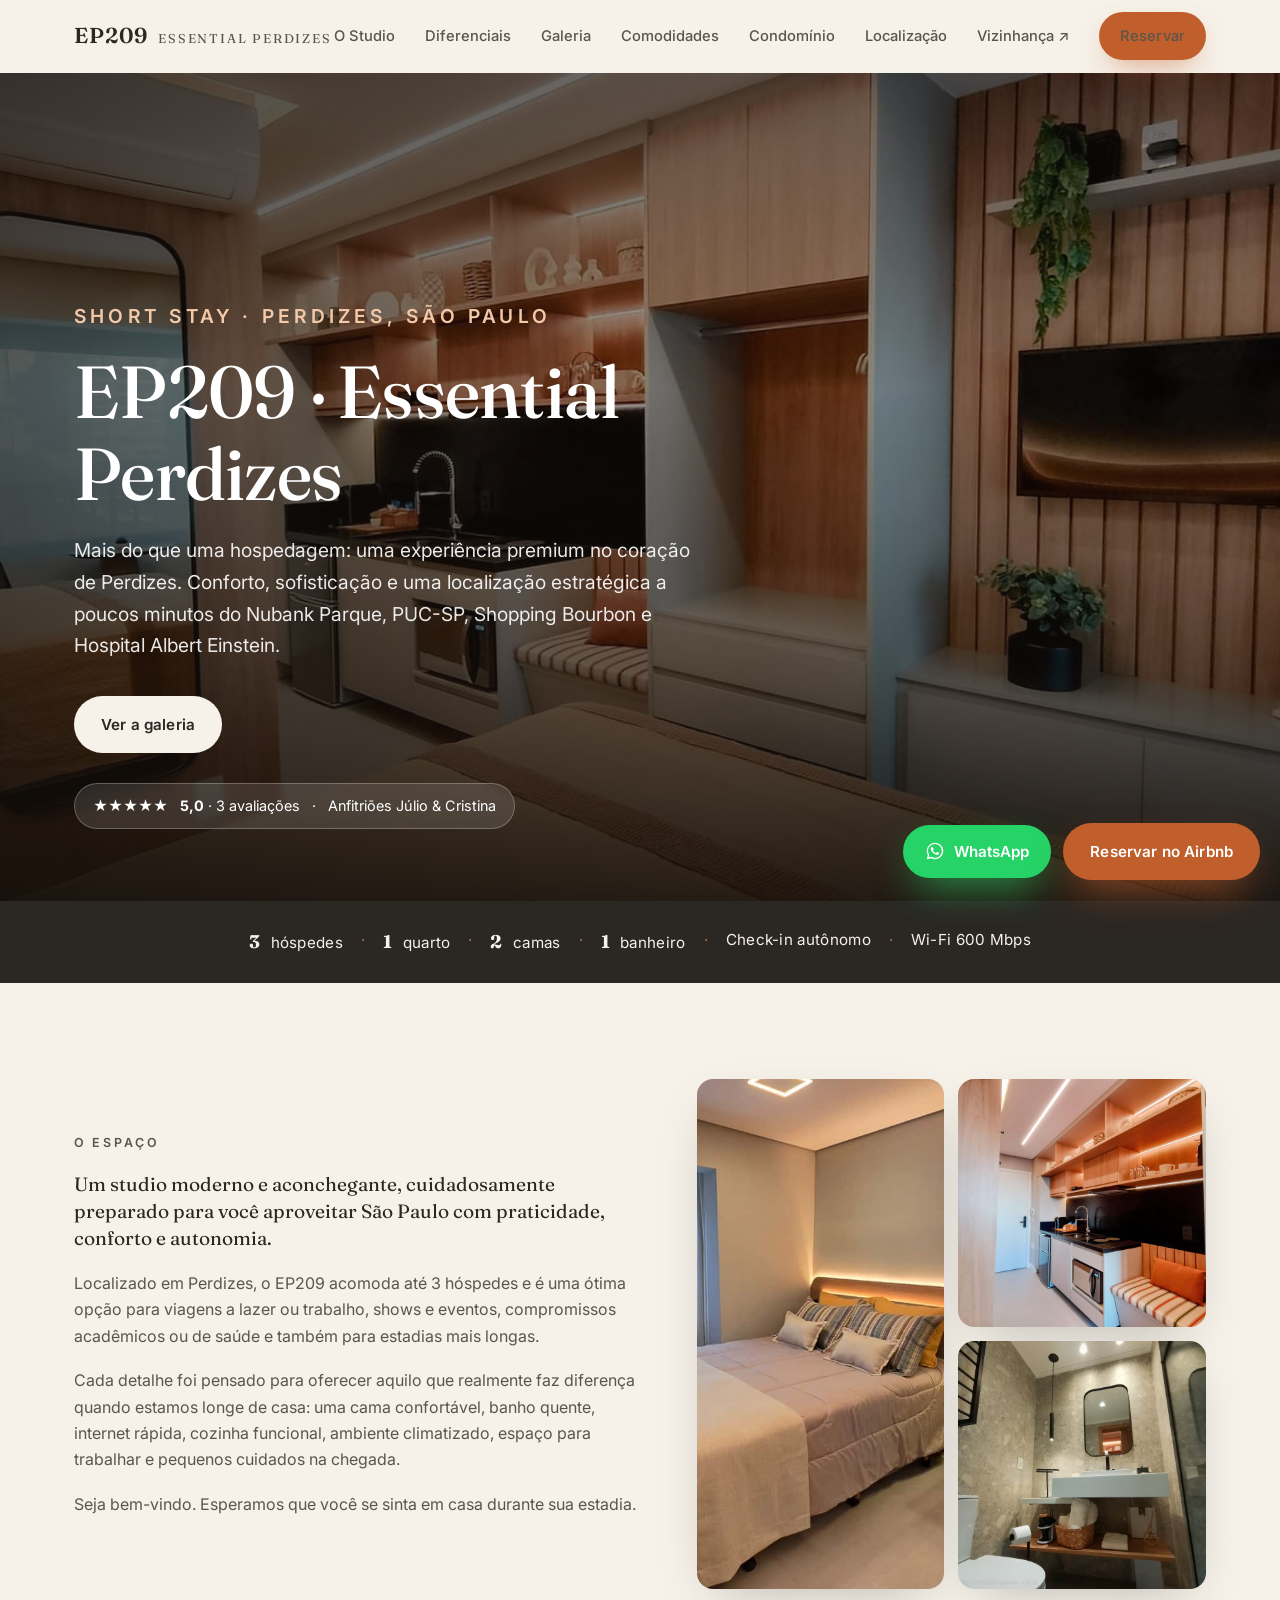
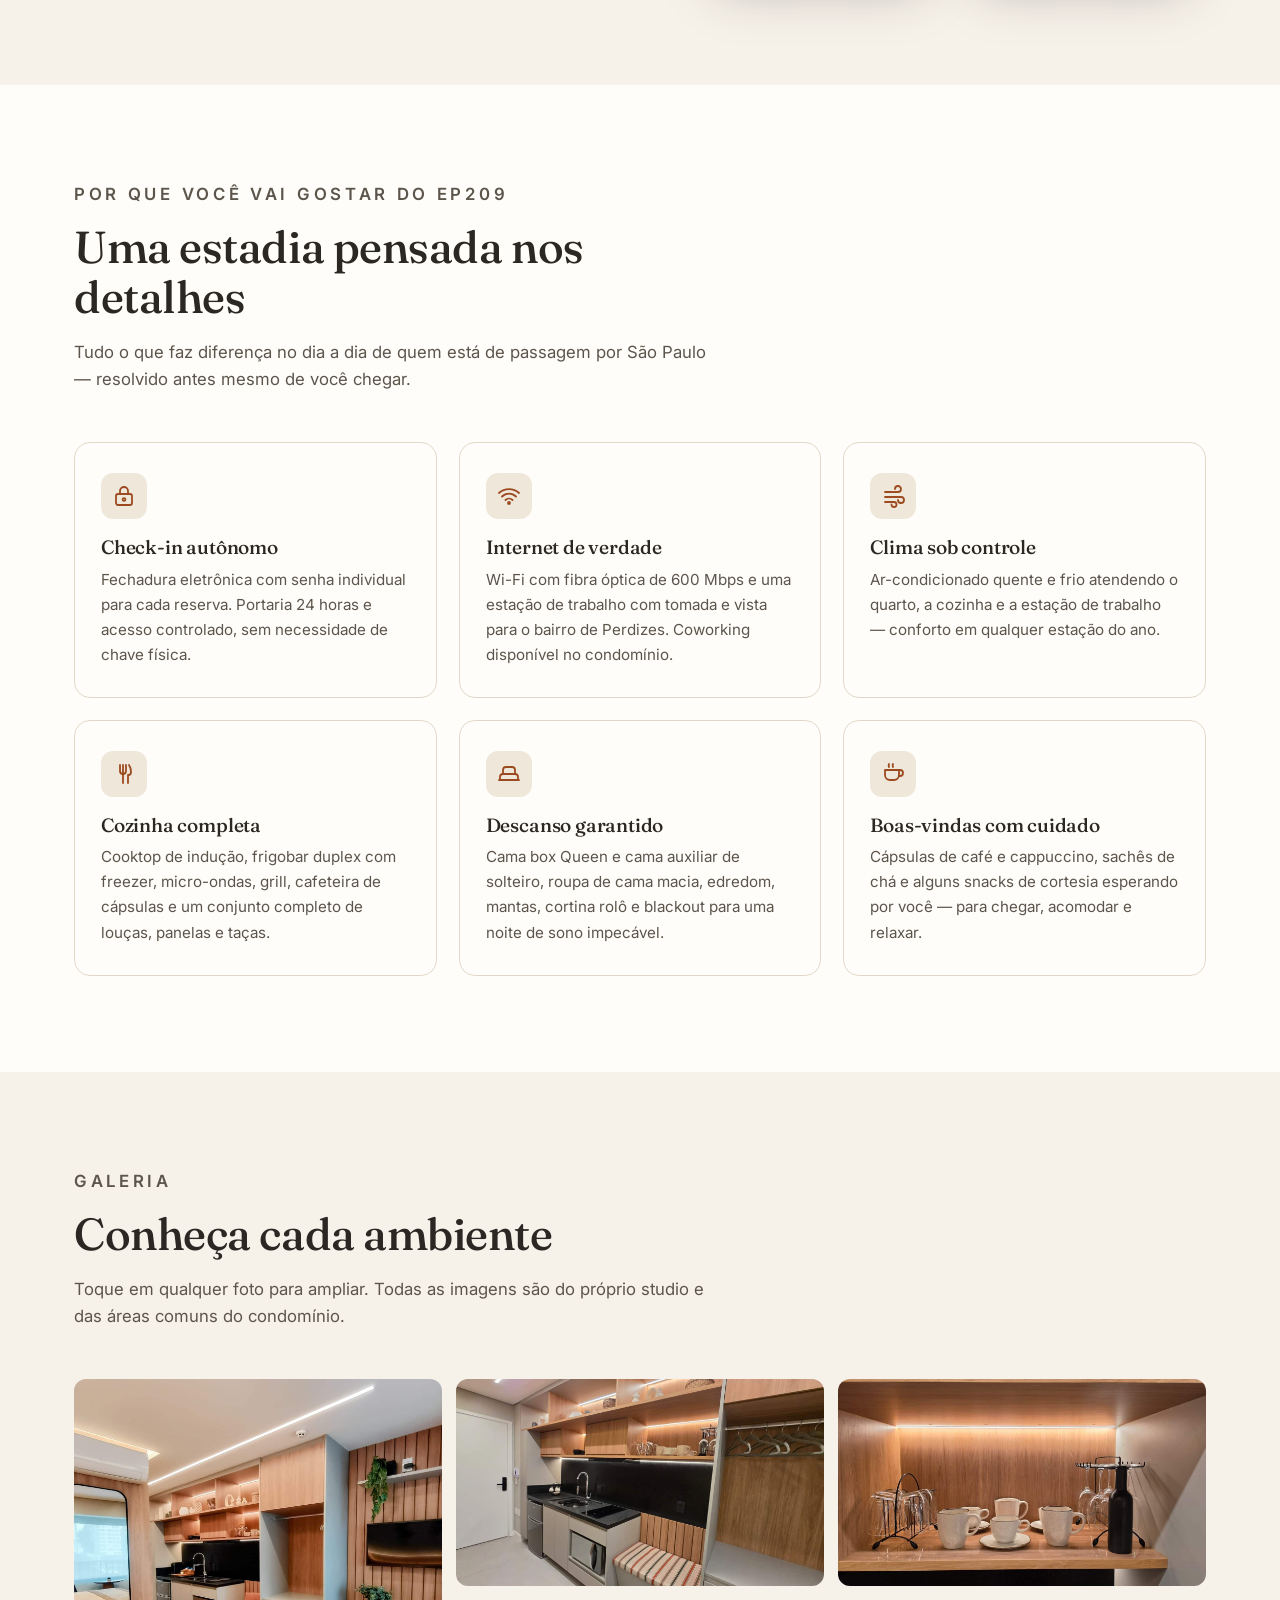
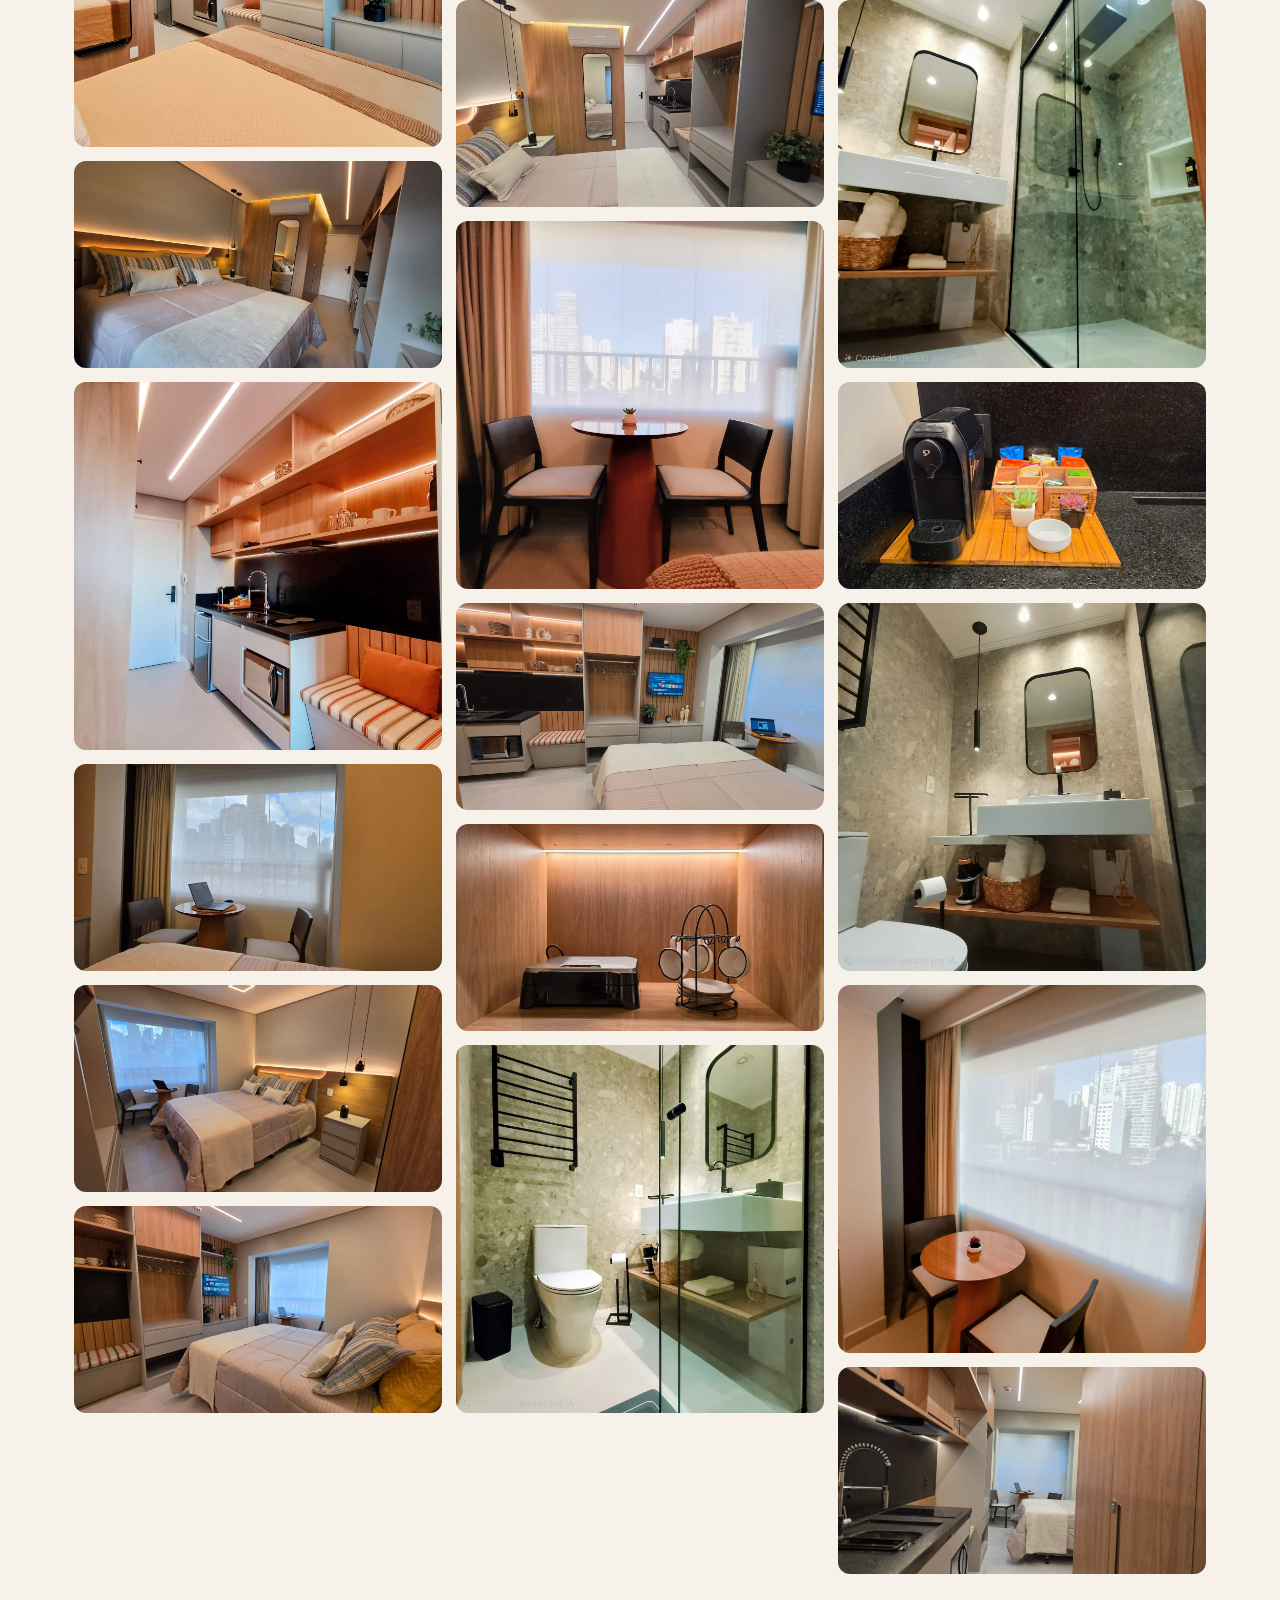
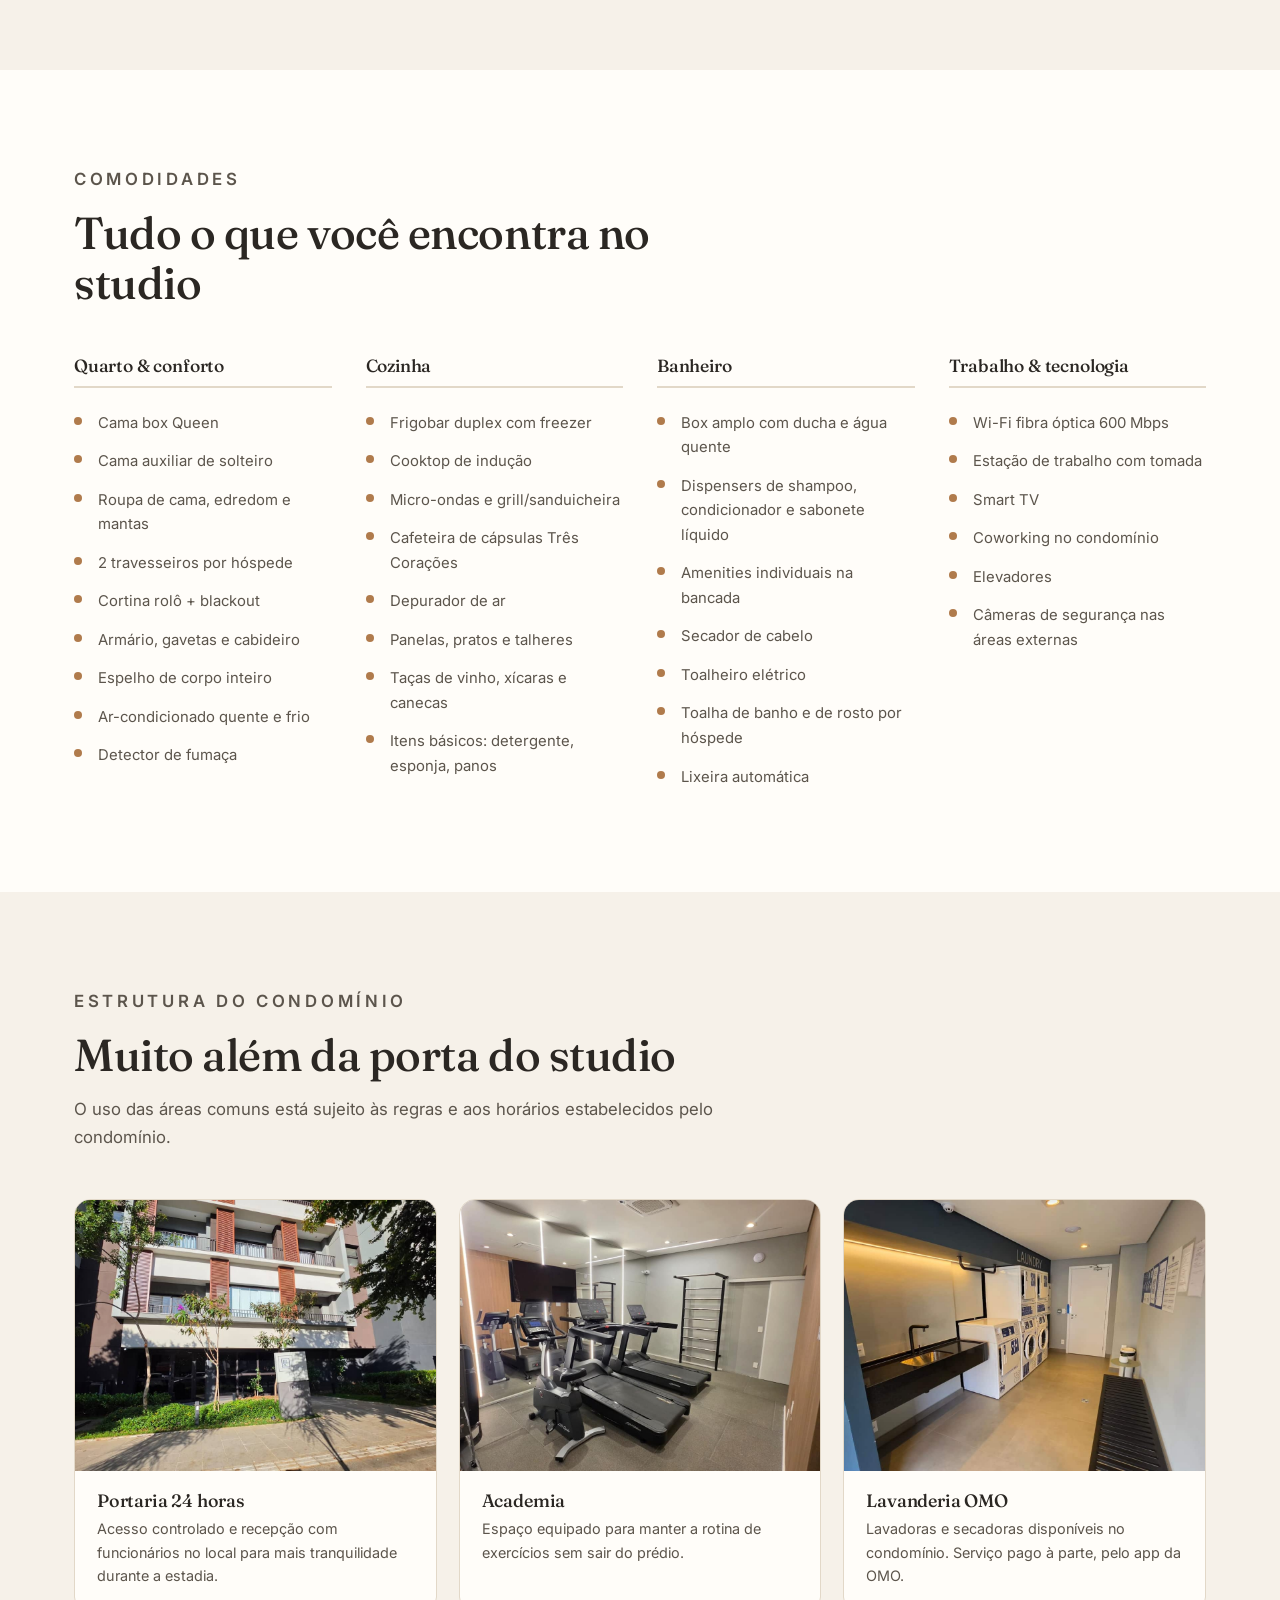
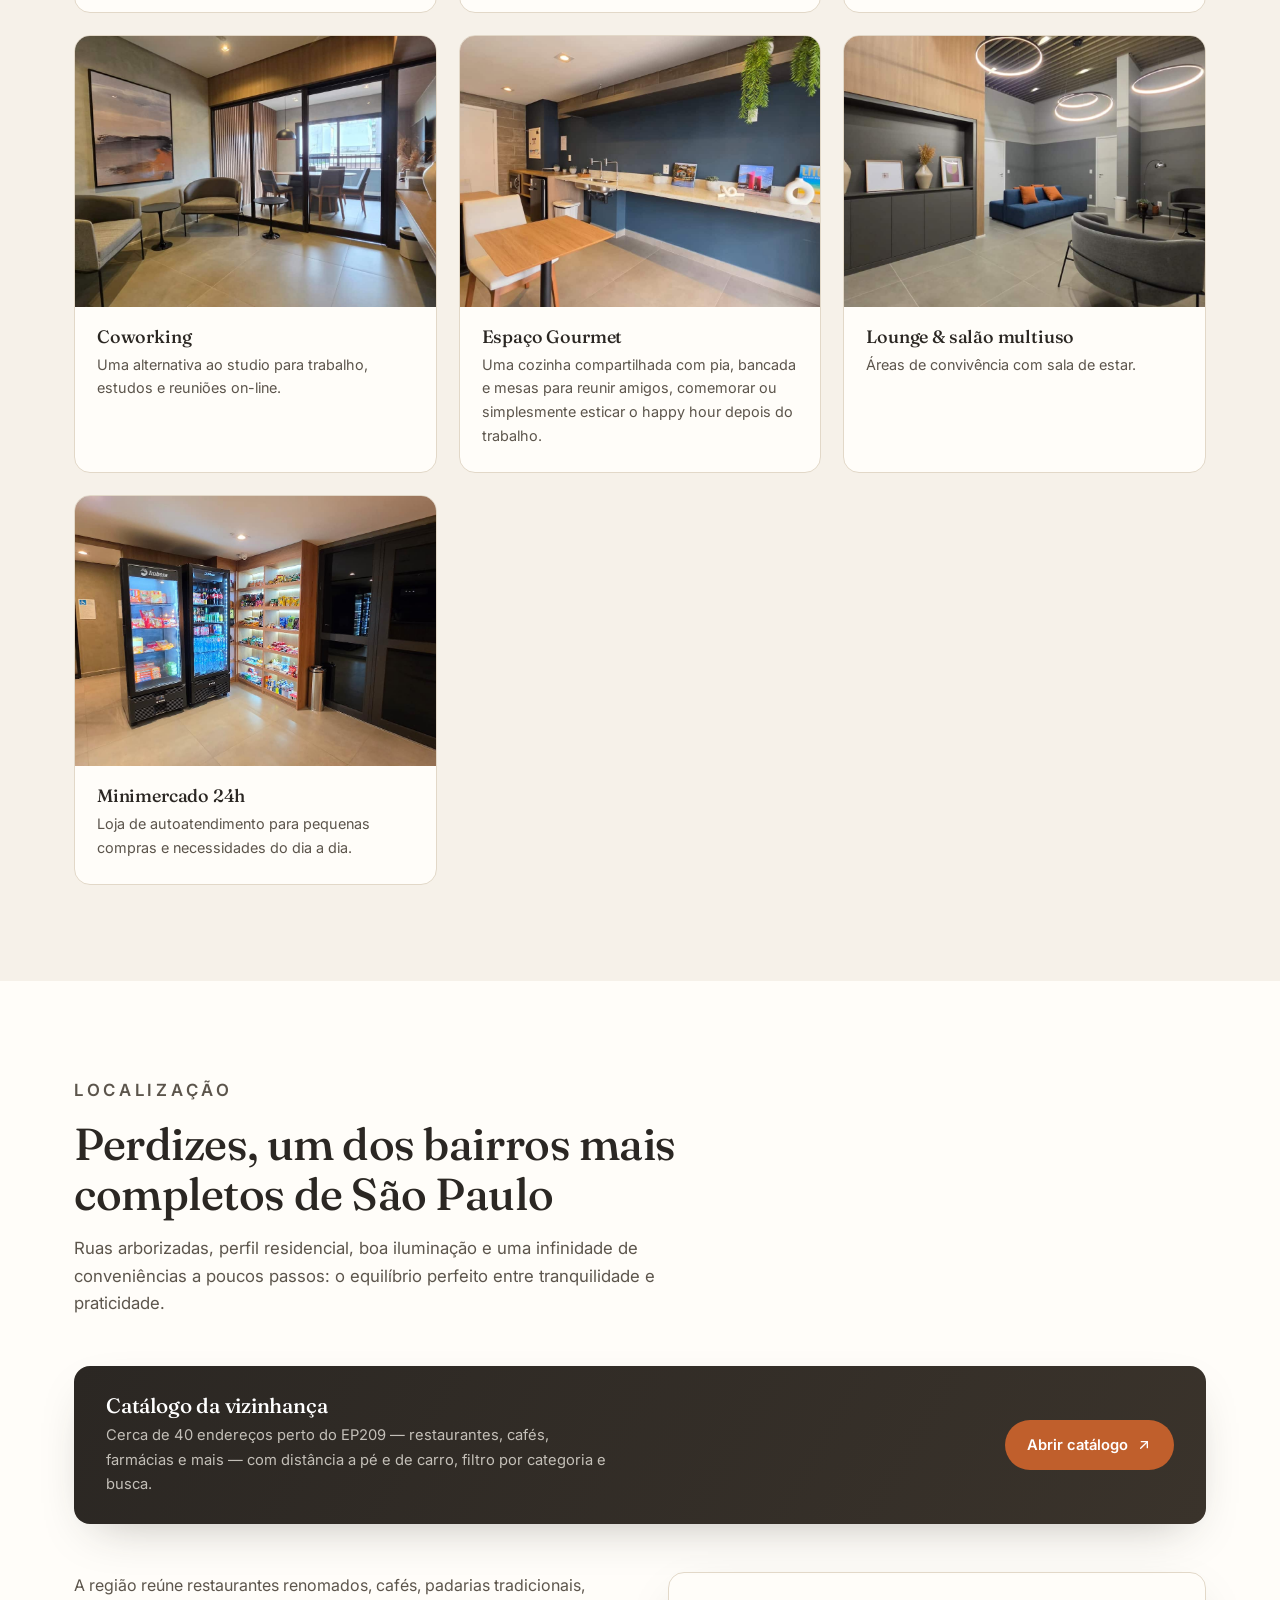
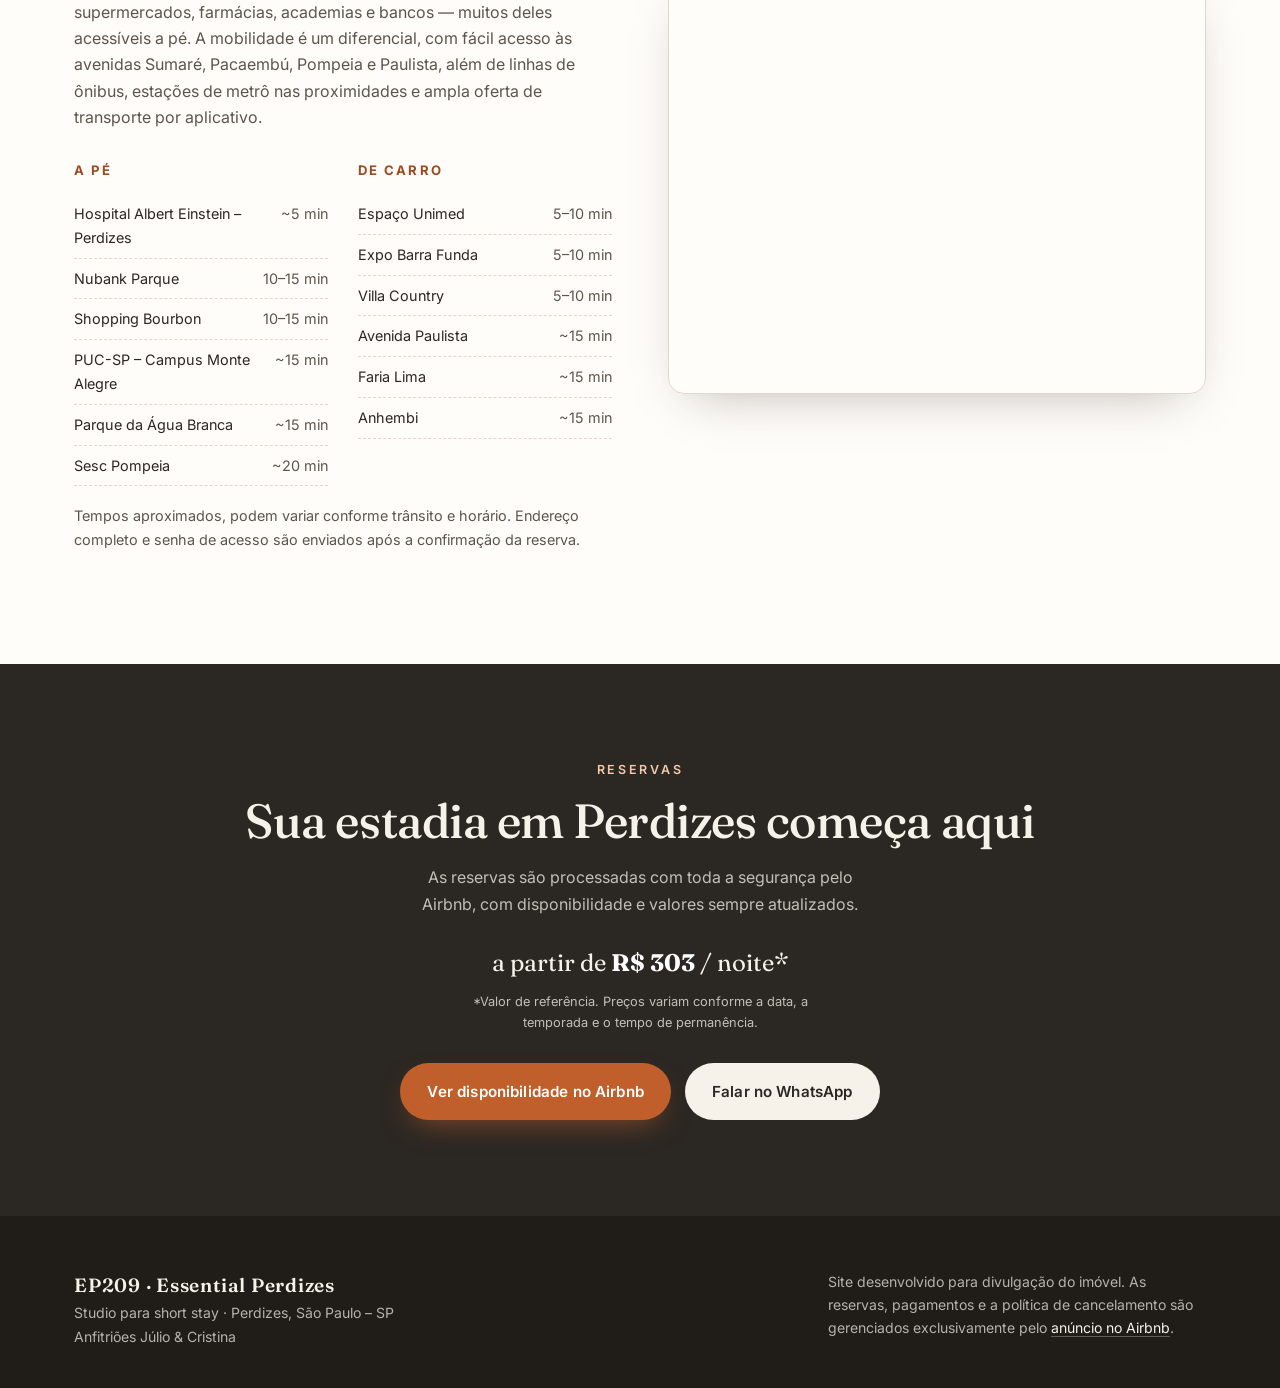
==== index.html @ 670884b5 "Initial commit" ====
<!DOCTYPE html>
<html lang="pt-BR">
<head>
<meta charset="UTF-8" />
<meta name="viewport" content="width=device-width, initial-scale=1" />
<title>EP209 · Essential Perdizes — Studio para short stay em São Paulo</title>
<meta name="description" content="Studio EP209 no Essential Perdizes: conforto, sofisticação e localização estratégica em Perdizes, São Paulo. A poucos minutos do Nubank Parque, PUC-SP, Shopping Bourbon e Hospital Albert Einstein. Reserve pelo Airbnb." />
<meta property="og:title" content="EP209 · Essential Perdizes" />
<meta property="og:description" content="Studio premium para short stay em Perdizes, São Paulo. Reserve pelo Airbnb." />
<meta property="og:type" content="website" />
<meta property="og:image" content="assets/img/foto-01.jpg" />
<meta name="theme-color" content="#2b2723" />
<link rel="preconnect" href="https://fonts.googleapis.com" />
<link rel="preconnect" href="https://fonts.gstatic.com" crossorigin />
<link href="https://fonts.googleapis.com/css2?family=Fraunces:opsz,wght@9..144,400;9..144,500;9..144,600&family=Inter:wght@400;500;600;700&display=swap" rel="stylesheet" />
<link rel="stylesheet" href="assets/css/styles.css" />
<link rel="icon" href="data:image/svg+xml,%3Csvg xmlns='http://www.w3.org/2000/svg' viewBox='0 0 100 100'%3E%3Crect width='100' height='100' rx='20' fill='%23c05f2c'/%3E%3Ctext x='50' y='68' font-family='Georgia,serif' font-size='42' fill='%23fff' text-anchor='middle'%3EEP%3C/text%3E%3C/svg%3E" />
</head>
<body>

<!-- ============ HEADER ============ -->
<header class="site-header" id="top">
  <div class="wrap">
    <a href="#top" class="brand">
      <span class="brand__mark">EP209</span>
      <span class="brand__sub">Essential Perdizes</span>
    </a>
    <nav class="nav" id="nav">
      <a href="#studio">O Studio</a>
      <a href="#diferenciais">Diferenciais</a>
      <a href="#galeria">Galeria</a>
      <a href="#comodidades">Comodidades</a>
      <a href="#condominio">Condomínio</a>
      <a href="#localizacao">Localização</a>
      <a href="catalogo-vizinhanca-ep209.html" target="_blank" rel="noopener">Vizinhança ↗</a>
      <a class="btn btn--primary" href="https://www.airbnb.com.br/rooms/1728453226119477229" target="_blank" rel="noopener">Reservar</a>
    </nav>
    <button class="nav-toggle" id="navToggle" aria-label="Abrir menu" aria-expanded="false">
      <span></span><span></span><span></span>
    </button>
  </div>
</header>

<!-- ============ HERO ============ -->
<section class="hero">
  <div class="hero__bg">
    <img src="assets/img/foto-01.jpg" alt="Vista geral do studio EP209, com cama, cozinha integrada e área de estar" fetchpriority="high" />
  </div>
  <div class="wrap hero__inner">
    <p class="eyebrow">Short stay · Perdizes, São Paulo</p>
    <h1>EP209 · Essential Perdizes</h1>
    <p>Mais do que uma hospedagem: uma experiência premium no coração de Perdizes. Conforto, sofisticação e uma localização estratégica a poucos minutos do Nubank Parque, PUC-SP, Shopping Bourbon e Hospital Albert Einstein.</p>
    <div class="hero__cta">
      <a class="btn btn--light" href="#galeria">Ver a galeria</a>
    </div>
    <div class="hero__badge">
      <span>★★★★★</span>
      <span><strong>5,0</strong> · 3 avaliações</span>
      <span class="hero__badge-sep">·</span>
      <span class="hero__badge-host">Anfitriões Júlio &amp; Cristina</span>
    </div>
  </div>
</section>

<!-- ============ STATS ============ -->
<div class="stats">
  <div class="wrap">
    <ul>
      <li><strong>3</strong> hóspedes</li>
      <li><strong>1</strong> quarto</li>
      <li><strong>2</strong> camas</li>
      <li><strong>1</strong> banheiro</li>
      <li>Check-in autônomo</li>
      <li>Wi-Fi 600 Mbps</li>
    </ul>
  </div>
</div>

<!-- ============ ABOUT / STUDIO ============ -->
<section class="section" id="studio">
  <div class="wrap about__grid">
    <div class="about__text reveal">
      <p class="eyebrow">O espaço</p>
      <p class="lead">Um studio moderno e aconchegante, cuidadosamente preparado para você aproveitar São Paulo com praticidade, conforto e autonomia.</p>
      <p>Localizado em Perdizes, o EP209 acomoda até 3 hóspedes e é uma ótima opção para viagens a lazer ou trabalho, shows e eventos, compromissos acadêmicos ou de saúde e também para estadias mais longas.</p>
      <p>Cada detalhe foi pensado para oferecer aquilo que realmente faz diferença quando estamos longe de casa: uma cama confortável, banho quente, internet rápida, cozinha funcional, ambiente climatizado, espaço para trabalhar e pequenos cuidados na chegada.</p>
      <p>Seja bem-vindo. Esperamos que você se sinta em casa durante sua estadia.</p>
    </div>
    <div class="about__media reveal">
      <img src="assets/img/foto-07.jpg" alt="Quarto do studio com cama box Queen e vista para o bairro" loading="lazy" />
      <img src="assets/img/foto-03.jpg" alt="Cozinha compacta e totalmente equipada" loading="lazy" />
      <img src="assets/img/foto-17.jpg" alt="Banheiro completo, com bancada, espelho e toalhas" loading="lazy" />
    </div>
  </div>
</section>

<!-- ============ FEATURES ============ -->
<section class="section section--tint" id="diferenciais">
  <div class="wrap">
    <div class="section__head reveal">
      <p class="eyebrow">Por que você vai gostar do EP209</p>
      <h2>Uma estadia pensada nos detalhes</h2>
      <p>Tudo o que faz diferença no dia a dia de quem está de passagem por São Paulo — resolvido antes mesmo de você chegar.</p>
    </div>
    <div class="features">
      <article class="feature reveal">
        <div class="feature__icon"><svg viewBox="0 0 24 24" fill="none" stroke="currentColor" stroke-width="1.8" stroke-linecap="round" stroke-linejoin="round"><rect x="4" y="10" width="16" height="11" rx="2"/><path d="M8 10V7a4 4 0 0 1 8 0v3"/><circle cx="12" cy="15.5" r="1.4"/></svg></div>
        <h3>Check-in autônomo</h3>
        <p>Fechadura eletrônica com senha individual para cada reserva. Portaria 24 horas e acesso controlado, sem necessidade de chave física.</p>
      </article>
      <article class="feature reveal">
        <div class="feature__icon"><svg viewBox="0 0 24 24" fill="none" stroke="currentColor" stroke-width="1.8" stroke-linecap="round" stroke-linejoin="round"><path d="M5 12.5a10 10 0 0 1 14 0"/><path d="M8.5 16a5 5 0 0 1 7 0"/><path d="M2 9a15 15 0 0 1 20 0"/><circle cx="12" cy="19" r="1"/></svg></div>
        <h3>Internet de verdade</h3>
        <p>Wi-Fi com fibra óptica de 600 Mbps e uma estação de trabalho com tomada e vista para o bairro de Perdizes. Coworking disponível no condomínio.</p>
      </article>
      <article class="feature reveal">
        <div class="feature__icon"><svg viewBox="0 0 24 24" fill="none" stroke="currentColor" stroke-width="1.8" stroke-linecap="round" stroke-linejoin="round"><path d="M4 8h13a3 3 0 1 0-3-3"/><path d="M4 13h16a3 3 0 1 1-3 3"/><path d="M4 18h9a2.5 2.5 0 1 1-2.5 2.5"/></svg></div>
        <h3>Clima sob controle</h3>
        <p>Ar-condicionado quente e frio atendendo o quarto, a cozinha e a estação de trabalho — conforto em qualquer estação do ano.</p>
      </article>
      <article class="feature reveal">
        <div class="feature__icon"><svg viewBox="0 0 24 24" fill="none" stroke="currentColor" stroke-width="1.8" stroke-linecap="round" stroke-linejoin="round"><path d="M8 3v6a3 3 0 0 0 6 0V3"/><path d="M11 3v18"/><path d="M17 3c1.5 2 2 4 2 7 0 2-1 3-2.5 3H16v8"/></svg></div>
        <h3>Cozinha completa</h3>
        <p>Cooktop de indução, frigobar duplex com freezer, micro-ondas, grill, cafeteira de cápsulas e um conjunto completo de louças, panelas e taças.</p>
      </article>
      <article class="feature reveal">
        <div class="feature__icon"><svg viewBox="0 0 24 24" fill="none" stroke="currentColor" stroke-width="1.8" stroke-linecap="round" stroke-linejoin="round"><path d="M3 18v-3a3 3 0 0 1 3-3h12a3 3 0 0 1 3 3v3"/><path d="M6 12V8a3 3 0 0 1 3-3h6a3 3 0 0 1 3 3v4"/><path d="M2 18h20"/></svg></div>
        <h3>Descanso garantido</h3>
        <p>Cama box Queen e cama auxiliar de solteiro, roupa de cama macia, edredom, mantas, cortina rolô e blackout para uma noite de sono impecável.</p>
      </article>
      <article class="feature reveal">
        <div class="feature__icon"><svg viewBox="0 0 24 24" fill="none" stroke="currentColor" stroke-width="1.8" stroke-linecap="round" stroke-linejoin="round"><path d="M18 8h1a3 3 0 0 1 0 6h-1"/><path d="M4 8h14v5a5 5 0 0 1-5 5H9a5 5 0 0 1-5-5V8Z"/><path d="M8 2c-.5 1-.5 2 0 3M12 2c-.5 1-.5 2 0 3"/></svg></div>
        <h3>Boas-vindas com cuidado</h3>
        <p>Cápsulas de café e cappuccino, sachês de chá e alguns snacks de cortesia esperando por você — para chegar, acomodar e relaxar.</p>
      </article>
    </div>
  </div>
</section>

<!-- ============ GALLERY ============ -->
<section class="section" id="galeria">
  <div class="wrap">
    <div class="section__head reveal">
      <p class="eyebrow">Galeria</p>
      <h2>Conheça cada ambiente</h2>
      <p>Toque em qualquer foto para ampliar. Todas as imagens são do próprio studio e das áreas comuns do condomínio.</p>
    </div>
    <div class="gallery reveal" id="gallery">
      <!-- images injected/managed by main.js; markup below is the source list -->
      <button data-src="assets/img/foto-01.jpg"><img src="assets/img/foto-01.jpg" alt="Vista geral do studio" loading="lazy"></button>
      <button data-src="assets/img/foto-08.jpg"><img src="assets/img/foto-08.jpg" alt="Quarto com espelho de corpo inteiro e ar-condicionado" loading="lazy"></button>
      <button data-src="assets/img/foto-03.jpg"><img src="assets/img/foto-03.jpg" alt="Cozinha equipada com cooktop de indução e micro-ondas" loading="lazy"></button>
      <button data-src="assets/img/foto-04.jpg"><img src="assets/img/foto-04.jpg" alt="Estação de trabalho com vista para a cidade" loading="lazy"></button>
      <button data-src="assets/img/foto-07.jpg"><img src="assets/img/foto-07.jpg" alt="Cama box Queen com iluminação aconchegante" loading="lazy"></button>
      <button data-src="assets/img/foto-12.jpg"><img src="assets/img/foto-12.jpg" alt="Quarto visto do pé da cama, com Smart TV e closet" loading="lazy"></button>
      <button data-src="assets/img/foto-02.jpg"><img src="assets/img/foto-02.jpg" alt="Cozinha com cabideiro e entrada do studio" loading="lazy"></button>
      <button data-src="assets/img/foto-13.jpg"><img src="assets/img/foto-13.jpg" alt="Ambiente integrado: quarto e cozinha" loading="lazy"></button>
      <button data-src="assets/img/foto-05.jpg"><img src="assets/img/foto-05.jpg" alt="Mesa para refeições junto à janela com vista do skyline" loading="lazy"></button>
      <button data-src="assets/img/foto-14.jpg"><img src="assets/img/foto-14.jpg" alt="Studio completo: cozinha, closet, TV e home office" loading="lazy"></button>
      <button data-src="assets/img/foto-09.jpg"><img src="assets/img/foto-09.jpg" alt="Sanduicheira e conjunto de xícaras com pires" loading="lazy"></button>
      <button data-src="assets/img/foto-16.jpg"><img src="assets/img/foto-16.jpg" alt="Banheiro completo com box amplo" loading="lazy"></button>
      <button data-src="assets/img/foto-10.jpg"><img src="assets/img/foto-10.jpg" alt="Copos, canecas, xícaras e taças de vinho" loading="lazy"></button>
      <button data-src="assets/img/foto-18.jpg"><img src="assets/img/foto-18.jpg" alt="Box do banheiro com ducha e água quente" loading="lazy"></button>
      <button data-src="assets/img/foto-11.jpg"><img src="assets/img/foto-11.jpg" alt="Cafeteira de cápsulas e amenities de boas-vindas" loading="lazy"></button>
      <button data-src="assets/img/foto-17.jpg"><img src="assets/img/foto-17.jpg" alt="Bancada do banheiro com espelho e toalhas" loading="lazy"></button>
      <button data-src="assets/img/foto-06.jpg"><img src="assets/img/foto-06.jpg" alt="Cantinho de trabalho e refeições com vista" loading="lazy"></button>
      <button data-src="assets/img/foto-15.jpg"><img src="assets/img/foto-15.jpg" alt="Detalhe da cozinha com o quarto ao fundo" loading="lazy"></button>
    </div>
  </div>
</section>

<!-- ============ AMENITIES ============ -->
<section class="section section--tint" id="comodidades">
  <div class="wrap">
    <div class="section__head reveal">
      <p class="eyebrow">Comodidades</p>
      <h2>Tudo o que você encontra no studio</h2>
    </div>
    <div class="amenities">
      <div class="amenity-group reveal">
        <h3>Quarto &amp; conforto</h3>
        <ul>
          <li>Cama box Queen</li>
          <li>Cama auxiliar de solteiro</li>
          <li>Roupa de cama, edredom e mantas</li>
          <li>2 travesseiros por hóspede</li>
          <li>Cortina rolô + blackout</li>
          <li>Armário, gavetas e cabideiro</li>
          <li>Espelho de corpo inteiro</li>
          <li>Ar-condicionado quente e frio</li>
          <li>Detector de fumaça</li>
        </ul>
      </div>
      <div class="amenity-group reveal">
        <h3>Cozinha</h3>
        <ul>
          <li>Frigobar duplex com freezer</li>
          <li>Cooktop de indução</li>
          <li>Micro-ondas e grill/sanduicheira</li>
          <li>Cafeteira de cápsulas Três Corações</li>
          <li>Depurador de ar</li>
          <li>Panelas, pratos e talheres</li>
          <li>Taças de vinho, xícaras e canecas</li>
          <li>Itens básicos: detergente, esponja, panos</li>
        </ul>
      </div>
      <div class="amenity-group reveal">
        <h3>Banheiro</h3>
        <ul>
          <li>Box amplo com ducha e água quente</li>
          <li>Dispensers de shampoo, condicionador e sabonete líquido</li>
          <li>Amenities individuais na bancada</li>
          <li>Secador de cabelo</li>
          <li>Toalheiro elétrico</li>
          <li>Toalha de banho e de rosto por hóspede</li>
          <li>Lixeira automática</li>
        </ul>
      </div>
      <div class="amenity-group reveal">
        <h3>Trabalho &amp; tecnologia</h3>
        <ul>
          <li>Wi-Fi fibra óptica 600 Mbps</li>
          <li>Estação de trabalho com tomada</li>
          <li>Smart TV</li>
          <li>Coworking no condomínio</li>
          <li>Elevadores</li>
          <li>Câmeras de segurança nas áreas externas</li>
        </ul>
      </div>
    </div>
  </div>
</section>

<!-- ============ CONDO ============ -->
<section class="section" id="condominio">
  <div class="wrap">
    <div class="section__head reveal">
      <p class="eyebrow">Estrutura do condomínio</p>
      <h2>Muito além da porta do studio</h2>
      <p>O uso das áreas comuns está sujeito às regras e aos horários estabelecidos pelo condomínio.</p>
    </div>
    <div class="condo-grid">
      <article class="condo-card reveal">
        <figure><img src="assets/img/foto-24.jpg" alt="Entrada do edifício Essential Perdizes" loading="lazy"></figure>
        <div class="condo-card__body">
          <h3>Portaria 24 horas</h3>
          <p>Acesso controlado e recepção com funcionários no local para mais tranquilidade durante a estadia.</p>
        </div>
      </article>
      <article class="condo-card reveal">
        <figure><img src="assets/img/foto-20.jpg" alt="Academia do condomínio equipada" loading="lazy"></figure>
        <div class="condo-card__body">
          <h3>Academia</h3>
          <p>Espaço equipado para manter a rotina de exercícios sem sair do prédio.</p>
        </div>
      </article>
      <article class="condo-card reveal">
        <figure><img src="assets/img/foto-19.jpg" alt="Lavanderia compartilhada com lavadoras e secadoras" loading="lazy"></figure>
        <div class="condo-card__body">
          <h3>Lavanderia OMO</h3>
          <p>Lavadoras e secadoras disponíveis no condomínio. Serviço pago à parte, pelo app da OMO.</p>
        </div>
      </article>
      <article class="condo-card reveal">
        <figure><img src="assets/img/foto-25.jpg" alt="Espaço de coworking do condomínio" loading="lazy"></figure>
        <div class="condo-card__body">
          <h3>Coworking</h3>
          <p>Uma alternativa ao studio para trabalho, estudos e reuniões on-line.</p>
        </div>
      </article>
      <article class="condo-card reveal">
        <figure><img src="assets/img/foto-28.jpg" alt="Espaço gourmet do condomínio, com cozinha e mesas para receber" loading="lazy"></figure>
        <div class="condo-card__body">
          <h3>Espaço Gourmet</h3>
          <p>Uma cozinha compartilhada com pia, bancada e mesas para reunir amigos, comemorar ou simplesmente esticar o happy hour depois do trabalho.</p>
        </div>
      </article>
      <article class="condo-card reveal">
        <figure><img src="assets/img/foto-26.jpg" alt="Salão multiuso e lounge de convivência" loading="lazy"></figure>
        <div class="condo-card__body">
          <h3>Lounge &amp; salão multiuso</h3>
          <p>Áreas de convivência com sala de estar.</p>
        </div>
      </article>
      <article class="condo-card reveal">
        <figure><img src="assets/img/foto-29.jpg" alt="Minimercado de autoatendimento no térreo" loading="lazy"></figure>
        <div class="condo-card__body">
          <h3>Minimercado 24h</h3>
          <p>Loja de autoatendimento para pequenas compras e necessidades do dia a dia.</p>
        </div>
      </article>
    </div>
  </div>
</section>

<!-- ============ LOCATION ============ -->
<section class="section section--tint" id="localizacao">
  <div class="wrap">
    <div class="section__head reveal">
      <p class="eyebrow">Localização</p>
      <h2>Perdizes, um dos bairros mais completos de São Paulo</h2>
      <p>Ruas arborizadas, perfil residencial, boa iluminação e uma infinidade de conveniências a poucos passos: o equilíbrio perfeito entre tranquilidade e praticidade.</p>
    </div>
    <a class="loc-catalog reveal" href="catalogo-vizinhanca-ep209.html" target="_blank" rel="noopener">
      <div class="loc-catalog__text">
        <h3>Catálogo da vizinhança</h3>
        <p>Cerca de 40 endereços perto do EP209 — restaurantes, cafés, farmácias e mais — com distância a pé e de carro, filtro por categoria e busca.</p>
      </div>
      <span class="loc-catalog__cta">Abrir catálogo <svg viewBox="0 0 24 24" fill="none" stroke="currentColor" stroke-width="2" stroke-linecap="round" stroke-linejoin="round"><path d="M7 17 17 7"/><path d="M8 7h9v9"/></svg></span>
    </a>
    <div class="loc-grid">
      <div class="loc-text reveal">
        <p>A região reúne restaurantes renomados, cafés, padarias tradicionais, supermercados, farmácias, academias e bancos — muitos deles acessíveis a pé. A mobilidade é um diferencial, com fácil acesso às avenidas Sumaré, Pacaembú, Pompeia e Paulista, além de linhas de ônibus, estações de metrô nas proximidades e ampla oferta de transporte por aplicativo.</p>
        <div class="loc-dist">
          <div>
            <h4>A pé</h4>
            <ul>
              <li><span>Hospital Albert Einstein – Perdizes</span><span>~5 min</span></li>
              <li><span>Nubank Parque</span><span>10–15 min</span></li>
              <li><span>Shopping Bourbon</span><span>10–15 min</span></li>
              <li><span>PUC-SP – Campus Monte Alegre</span><span>~15 min</span></li>
              <li><span>Parque da Água Branca</span><span>~15 min</span></li>
              <li><span>Sesc Pompeia</span><span>~20 min</span></li>
            </ul>
          </div>
          <div>
            <h4>De carro</h4>
            <ul>
              <li><span>Espaço Unimed</span><span>5–10 min</span></li>
              <li><span>Expo Barra Funda</span><span>5–10 min</span></li>
              <li><span>Villa Country</span><span>5–10 min</span></li>
              <li><span>Avenida Paulista</span><span>~15 min</span></li>
              <li><span>Faria Lima</span><span>~15 min</span></li>
              <li><span>Anhembi</span><span>~15 min</span></li>
            </ul>
          </div>
        </div>
        <p class="loc-addr">Tempos aproximados, podem variar conforme trânsito e horário. Endereço completo e senha de acesso são enviados após a confirmação da reserva.</p>
      </div>
      <div class="loc-map reveal">
        <iframe
          title="Mapa de Perdizes, São Paulo"
          src="https://www.google.com/maps?q=Rua%20Jo%C3%A3o%20Ramalho%201041%20Perdizes%20S%C3%A3o%20Paulo&output=embed"
          loading="lazy"
          referrerpolicy="no-referrer-when-downgrade"></iframe>
      </div>
    </div>
  </div>
</section>

<!-- ============ RESERVE ============ -->
<section class="section reserve" id="reservar">
  <div class="wrap">
    <p class="eyebrow" style="color:#f3c9a9">Reservas</p>
    <h2>Sua estadia em Perdizes começa aqui</h2>
    <p>As reservas são processadas com toda a segurança pelo Airbnb, com disponibilidade e valores sempre atualizados.</p>
    <div class="reserve__price">a partir de <strong>R$&nbsp;303</strong> / noite*</div>
    <p class="reserve__note">*Valor de referência. Preços variam conforme a data, a temporada e o tempo de permanência.</p>
    <div class="reserve__cta">
      <a class="btn btn--primary" href="https://www.airbnb.com.br/rooms/1728453226119477229" target="_blank" rel="noopener">Ver disponibilidade no Airbnb</a>
      <a class="btn btn--light" href="https://wa.me/5511950571111?text=Ol%C3%A1!%20Tenho%20interesse%20no%20studio%20EP209%20em%20Perdizes." target="_blank" rel="noopener">Falar no WhatsApp</a>
    </div>
  </div>
</section>

<!-- ============ FOOTER ============ -->
<footer class="site-footer">
  <div class="wrap">
    <div>
      <span class="brand__mark" style="font-family:var(--font-head);font-size:1.2rem">EP209 · Essential Perdizes</span>
      <p>Studio para short stay · Perdizes, São Paulo – SP<br>Anfitriões Júlio &amp; Cristina</p>
    </div>
    <p class="site-footer__legal">
      Site desenvolvido para divulgação do imóvel. As reservas, pagamentos e a política de cancelamento são gerenciados exclusivamente pelo
      <a href="https://www.airbnb.com.br/rooms/1728453226119477229" target="_blank" rel="noopener">anúncio no Airbnb</a>.
    </p>
  </div>
</footer>

<div class="float-actions">
  <a class="float-wa" href="https://wa.me/5511950571111?text=Ol%C3%A1!%20Tenho%20interesse%20no%20studio%20EP209%20em%20Perdizes." target="_blank" rel="noopener" aria-label="Falar no WhatsApp">
    <svg viewBox="0 0 24 24" fill="currentColor" aria-hidden="true"><path d="M12.04 2C6.58 2 2.13 6.45 2.13 11.91c0 1.75.46 3.45 1.32 4.95L2 22l5.25-1.38c1.45.79 3.08 1.21 4.79 1.21h.01c5.46 0 9.91-4.45 9.91-9.91S17.5 2 12.04 2Zm0 18.15h-.01c-1.52 0-3.01-.41-4.31-1.18l-.31-.18-3.12.82.83-3.04-.2-.31a8.2 8.2 0 0 1-1.26-4.36c0-4.54 3.7-8.24 8.24-8.24 2.2 0 4.27.86 5.83 2.42a8.19 8.19 0 0 1 2.41 5.83c0 4.54-3.7 8.24-8.24 8.24Zm4.52-6.17c-.25-.12-1.47-.72-1.69-.81-.23-.08-.39-.12-.56.12-.16.25-.64.81-.79.97-.14.17-.29.19-.54.06-.25-.12-1.05-.39-1.99-1.23-.74-.66-1.23-1.47-1.38-1.72-.14-.25-.02-.38.11-.51.11-.11.25-.29.37-.43.12-.14.16-.25.25-.41.08-.17.04-.31-.02-.43-.06-.12-.56-1.34-.76-1.84-.2-.48-.4-.42-.56-.42-.14-.01-.31-.01-.47-.01-.16 0-.43.06-.65.31-.22.25-.86.84-.86 2.05 0 1.21.88 2.38 1 2.54.12.17 1.73 2.65 4.2 3.71.59.25 1.04.4 1.4.52.59.19 1.12.16 1.55.1.47-.07 1.47-.6 1.68-1.18.21-.58.21-1.07.14-1.18-.06-.11-.22-.17-.47-.29Z"/></svg>
    <span>WhatsApp</span>
  </a>
  <a class="btn btn--primary float-book" href="https://www.airbnb.com.br/rooms/1728453226119477229" target="_blank" rel="noopener">Reservar no Airbnb</a>
</div>

<!-- ============ LIGHTBOX ============ -->
<div class="lightbox" id="lightbox" aria-hidden="true">
  <button class="lightbox__btn lightbox__btn--close" id="lbClose" aria-label="Fechar">&times;</button>
  <button class="lightbox__btn lightbox__btn--prev" id="lbPrev" aria-label="Anterior">&#8249;</button>
  <img id="lbImg" src="" alt="" />
  <button class="lightbox__btn lightbox__btn--next" id="lbNext" aria-label="Próxima">&#8250;</button>
  <div class="lightbox__count" id="lbCount"></div>
</div>

<script src="assets/js/main.js"></script>
</body>
</html>
---- assets/css/styles.css ----
/* =========================================================
   EP209 · Essential Perdizes — Site de divulgação
   ========================================================= */

:root {
  --cream:      #f6f1e9;
  --cream-2:    #efe7da;
  --paper:      #fffdf9;
  --ink:        #2b2723;
  --ink-soft:   #5c554c;
  --wood:       #b07b4c;
  --terra:      #c05f2c;
  --terra-dark: #9c4a1f;
  --teal:       #2f6f7e;
  --line:       #e2d8c8;
  --shadow:     0 18px 50px -22px rgba(43, 39, 35, .35);
  --radius:     16px;
  --maxw:       1180px;
  --font-head:  "Fraunces", "Playfair Display", Georgia, "Times New Roman", serif;
  --font-body:  "Inter", -apple-system, BlinkMacSystemFont, "Segoe UI", Roboto, Helvetica, Arial, sans-serif;
}

* { box-sizing: border-box; margin: 0; padding: 0; }

html { scroll-behavior: smooth; scroll-padding-top: 88px; }

body {
  font-family: var(--font-body);
  color: var(--ink);
  background: var(--cream);
  line-height: 1.65;
  -webkit-font-smoothing: antialiased;
  text-rendering: optimizeLegibility;
}

img { max-width: 100%; display: block; }

a { color: inherit; text-decoration: none; }

h1, h2, h3 { font-family: var(--font-head); font-weight: 500; line-height: 1.12; letter-spacing: -0.01em; }

.wrap { width: 100%; max-width: var(--maxw); margin: 0 auto; padding: 0 24px; }

.eyebrow {
  font-size: .78rem;
  letter-spacing: .22em;
  text-transform: uppercase;
  font-weight: 600;
  color: var(--terra-dark);
}

.section { padding: 96px 0; }
.section--tint { background: var(--paper); }
.section__head { max-width: 640px; margin-bottom: 48px; }
.section__head h2 { font-size: clamp(1.9rem, 4vw, 2.8rem); margin: 14px 0 16px; }
.section__head p { color: var(--ink-soft); font-size: 1.05rem; }

/* ---------- Buttons ---------- */
.btn {
  display: inline-flex;
  align-items: center;
  gap: 10px;
  padding: 15px 26px;
  border-radius: 999px;
  font-weight: 600;
  font-size: .95rem;
  letter-spacing: .01em;
  border: 1.5px solid transparent;
  cursor: pointer;
  transition: transform .18s ease, background .18s ease, color .18s ease, box-shadow .18s ease;
}
.btn--primary { background: var(--terra); color: #fff; box-shadow: 0 12px 30px -12px rgba(192, 95, 44, .7); }
.btn--primary:hover { background: var(--terra-dark); transform: translateY(-2px); }
.btn--ghost { border-color: currentColor; color: var(--ink); }
.btn--ghost:hover { background: var(--ink); color: var(--cream); transform: translateY(-2px); }
.btn--light { background: var(--cream); color: var(--ink); }
.btn--light:hover { background: #fff; transform: translateY(-2px); }

/* ---------- Header ---------- */
.site-header {
  position: sticky;
  top: 0;
  z-index: 100;
  background: rgba(246, 241, 233, .82);
  backdrop-filter: saturate(150%) blur(12px);
  -webkit-backdrop-filter: saturate(150%) blur(12px);
  border-bottom: 1px solid transparent;
  transition: border-color .25s ease, background .25s ease;
}
.site-header.is-stuck { border-color: var(--line); }
.site-header .wrap {
  display: flex;
  align-items: center;
  justify-content: space-between;
  height: 72px;
}
.brand { display: flex; align-items: baseline; gap: 10px; font-family: var(--font-head); }
.brand__mark { font-size: 1.35rem; font-weight: 600; letter-spacing: .04em; }
.brand__sub { font-size: .8rem; letter-spacing: .14em; text-transform: uppercase; color: var(--ink-soft); }
.nav { display: flex; align-items: center; gap: 30px; }
.nav a { font-size: .92rem; font-weight: 500; color: var(--ink-soft); transition: color .15s ease; }
.nav a:hover { color: var(--ink); }
.nav .btn { padding: 11px 20px; }
.nav-toggle { display: none; background: none; border: 0; cursor: pointer; padding: 8px; }
.nav-toggle span { display: block; width: 24px; height: 2px; background: var(--ink); margin: 5px 0; transition: .25s; }

/* ---------- Hero ---------- */
.hero {
  position: relative;
  min-height: 92vh;
  display: flex;
  align-items: flex-end;
  color: #fff;
  overflow: hidden;
}
.hero__bg { position: absolute; inset: 0; z-index: 0; }
.hero__bg img { width: 100%; height: 100%; object-fit: cover; }
.hero__bg::after {
  content: "";
  position: absolute; inset: 0;
  background:
    linear-gradient(180deg, rgba(18,13,9,.55) 0%, rgba(18,13,9,.30) 38%, rgba(18,13,9,.55) 70%, rgba(18,13,9,.90) 100%),
    linear-gradient(90deg, rgba(18,13,9,.55) 0%, rgba(18,13,9,.12) 55%, rgba(18,13,9,0) 100%);
}
.hero__inner { position: relative; z-index: 1; padding-bottom: 72px; padding-top: 120px; }
.hero__inner .eyebrow { color: #f3c9a9; }
.hero h1 { font-size: clamp(2.6rem, 6vw, 4.6rem); margin: 18px 0 20px; max-width: 14ch; }
.hero p { font-size: clamp(1rem, 1.6vw, 1.2rem); max-width: 52ch; color: rgba(255,255,255,.9); }
.hero__cta { display: flex; flex-wrap: wrap; gap: 14px; margin-top: 34px; }
.hero__badge {
  display: inline-flex; align-items: center; gap: 12px;
  margin-top: 30px; padding: 10px 18px;
  background: rgba(255,255,255,.12);
  border: 1px solid rgba(255,255,255,.25);
  border-radius: 999px;
  font-size: .9rem;
  backdrop-filter: blur(4px);
}
.hero__badge strong { font-weight: 700; }

/* ---------- Stats strip ---------- */
.stats {
  background: var(--ink);
  color: var(--cream);
}
.stats ul {
  list-style: none;
  display: flex;
  flex-wrap: wrap;
  justify-content: center;
  gap: 14px 40px;
  padding: 26px 0;
  text-align: center;
}
.stats li { font-size: .95rem; letter-spacing: .02em; position: relative; }
.stats li::before { content: "·"; position: absolute; left: -22px; color: var(--wood); }
.stats li:first-child::before { display: none; }
.stats li strong { font-family: var(--font-head); font-size: 1.15rem; margin-right: 6px; }

/* ---------- About ---------- */
.about__grid { display: grid; grid-template-columns: 1.05fr .95fr; gap: 60px; align-items: center; }
.about__text p { margin-bottom: 18px; color: var(--ink-soft); }
.about__text p.lead { font-size: 1.2rem; color: var(--ink); font-family: var(--font-head); line-height: 1.4; }
.about__media { display: grid; grid-template-columns: 1fr 1fr; gap: 14px; }
.about__media img { border-radius: var(--radius); box-shadow: var(--shadow); height: 100%; object-fit: cover; }
.about__media img:first-child { grid-row: span 2; }

/* ---------- Feature cards ---------- */
.features { display: grid; grid-template-columns: repeat(3, 1fr); gap: 22px; }
.feature {
  background: var(--paper);
  border: 1px solid var(--line);
  border-radius: var(--radius);
  padding: 30px 26px;
  transition: transform .2s ease, box-shadow .2s ease;
}
.feature:hover { transform: translateY(-4px); box-shadow: var(--shadow); }
.feature__icon {
  width: 46px; height: 46px; border-radius: 12px;
  display: grid; place-items: center;
  background: var(--cream-2); color: var(--terra-dark);
  margin-bottom: 18px;
}
.feature__icon svg { width: 24px; height: 24px; }
.feature h3 { font-size: 1.2rem; margin-bottom: 8px; }
.feature p { font-size: .95rem; color: var(--ink-soft); }

/* ---------- Gallery ---------- */
.gallery {
  columns: 3;
  column-gap: 14px;
}
.gallery button {
  border: 0; padding: 0; margin: 0 0 14px; width: 100%;
  background: none; cursor: pointer; display: block;
  border-radius: 12px; overflow: hidden;
  break-inside: avoid;
}
.gallery img { width: 100%; transition: transform .4s ease, filter .3s ease; }
.gallery button:hover img { transform: scale(1.04); filter: brightness(1.05); }

/* ---------- Lightbox ---------- */
.lightbox {
  position: fixed; inset: 0; z-index: 200;
  background: rgba(18, 14, 10, .93);
  display: none;
  align-items: center; justify-content: center;
  padding: 4vh 4vw;
}
.lightbox.is-open { display: flex; }
.lightbox img { max-width: 100%; max-height: 92vh; border-radius: 10px; }
.lightbox__btn {
  position: absolute; background: rgba(255,255,255,.12); color: #fff;
  border: 1px solid rgba(255,255,255,.3); border-radius: 999px;
  width: 52px; height: 52px; font-size: 1.4rem; cursor: pointer;
  display: grid; place-items: center; transition: background .15s ease;
}
.lightbox__btn:hover { background: rgba(255,255,255,.25); }
.lightbox__btn--close { top: 22px; right: 22px; }
.lightbox__btn--prev { left: 3vw; top: 50%; transform: translateY(-50%); }
.lightbox__btn--next { right: 3vw; top: 50%; transform: translateY(-50%); }
.lightbox__count { position: absolute; bottom: 22px; left: 0; right: 0; text-align: center; color: rgba(255,255,255,.7); font-size: .85rem; letter-spacing: .1em; }

/* ---------- Amenities ---------- */
.amenities { display: grid; grid-template-columns: repeat(4, 1fr); gap: 34px; }
.amenity-group h3 { font-size: 1.1rem; margin-bottom: 16px; padding-bottom: 10px; border-bottom: 2px solid var(--line); }
.amenity-group ul { list-style: none; }
.amenity-group li { font-size: .93rem; color: var(--ink-soft); padding: 7px 0 7px 24px; position: relative; }
.amenity-group li::before {
  content: ""; position: absolute; left: 0; top: 13px;
  width: 8px; height: 8px; border-radius: 50%;
  background: var(--wood);
}

/* ---------- Condo ---------- */
.condo-grid { display: grid; grid-template-columns: repeat(3, 1fr); gap: 22px; }
.condo-card {
  border-radius: var(--radius); overflow: hidden;
  background: var(--paper); border: 1px solid var(--line);
  display: flex; flex-direction: column;
}
.condo-card figure { aspect-ratio: 4 / 3; overflow: hidden; }
.condo-card img { width: 100%; height: 100%; object-fit: cover; transition: transform .4s ease; }
.condo-card:hover img { transform: scale(1.05); }
.condo-card__body { padding: 20px 22px 24px; }
.condo-card h3 { font-size: 1.12rem; margin-bottom: 6px; }
.condo-card p { font-size: .9rem; color: var(--ink-soft); }

/* ---------- Neighborhood catalog CTA ---------- */
.loc-catalog {
  display: flex;
  align-items: center;
  justify-content: space-between;
  gap: 24px;
  background: linear-gradient(120deg, var(--ink) 0%, #3a332b 100%);
  color: var(--cream);
  border-radius: var(--radius);
  padding: 28px 32px;
  margin-bottom: 48px;
  box-shadow: var(--shadow);
  transition: transform .2s ease, box-shadow .2s ease;
}
.loc-catalog:hover { transform: translateY(-3px); }
.loc-catalog__text h3 { font-size: 1.3rem; margin-bottom: 6px; color: #fff; }
.loc-catalog__text p { font-size: .92rem; color: rgba(246,241,233,.75); max-width: 56ch; }
.loc-catalog__cta {
  display: inline-flex; align-items: center; gap: 8px;
  white-space: nowrap;
  background: var(--terra); color: #fff;
  padding: 13px 22px; border-radius: 999px;
  font-weight: 600; font-size: .92rem;
  transition: background .18s ease;
}
.loc-catalog__cta svg { width: 16px; height: 16px; }
.loc-catalog:hover .loc-catalog__cta { background: var(--terra-dark); }

/* ---------- Location ---------- */
.loc-grid { display: grid; grid-template-columns: 1fr 1fr; gap: 56px; align-items: start; }
.loc-text p { color: var(--ink-soft); margin-bottom: 16px; }
.loc-dist { display: grid; grid-template-columns: 1fr 1fr; gap: 30px; margin-top: 30px; }
.loc-dist h4 { font-size: .82rem; letter-spacing: .16em; text-transform: uppercase; color: var(--terra-dark); margin-bottom: 12px; }
.loc-dist ul { list-style: none; }
.loc-dist li { display: flex; justify-content: space-between; gap: 14px; font-size: .9rem; padding: 8px 0; border-bottom: 1px dashed var(--line); }
.loc-dist li span:last-child { color: var(--ink-soft); white-space: nowrap; }
.loc-map { border-radius: var(--radius); overflow: hidden; box-shadow: var(--shadow); border: 1px solid var(--line); min-height: 420px; }
.loc-map iframe { width: 100%; height: 100%; min-height: 420px; border: 0; display: block; }
.loc-addr { margin-top: 18px; font-size: .9rem; color: var(--ink-soft); }

/* ---------- Reserve CTA ---------- */
.reserve {
  background: var(--ink);
  color: var(--cream);
  text-align: center;
}
.reserve h2 { font-size: clamp(2rem, 4.5vw, 3rem); margin-bottom: 16px; }
.reserve p { color: rgba(246,241,233,.75); max-width: 46ch; margin: 0 auto 14px; }
.reserve__price { font-family: var(--font-head); font-size: 1.5rem; margin: 26px 0 8px; }
.reserve__price strong { color: #fff; }
.reserve__note { font-size: .8rem; color: rgba(246,241,233,.55); }
.reserve__cta { display: flex; flex-wrap: wrap; gap: 14px; justify-content: center; margin-top: 30px; }

/* ---------- Footer ---------- */
.site-footer { background: #201c18; color: rgba(246,241,233,.7); padding: 54px 0 40px; font-size: .88rem; }
.site-footer .wrap { display: flex; flex-wrap: wrap; justify-content: space-between; gap: 24px; }
.site-footer .brand__mark { color: var(--cream); }
.site-footer a { color: var(--cream); border-bottom: 1px solid rgba(246,241,233,.3); }
.site-footer__legal { max-width: 42ch; }

/* ---------- Floating action buttons ---------- */
.float-actions {
  position: fixed; right: 20px; bottom: 20px; z-index: 90;
  display: flex; align-items: center; gap: 12px;
}
.float-book { box-shadow: 0 16px 40px -12px rgba(192, 95, 44, .8); }
.float-wa {
  display: inline-flex; align-items: center; gap: 9px;
  padding: 14px 22px; border-radius: 999px;
  background: #25d366; color: #fff; font-weight: 600; font-size: .95rem;
  box-shadow: 0 16px 40px -12px rgba(37, 211, 102, .8);
  transition: transform .18s ease, background .18s ease;
}
.float-wa:hover { background: #1ebe5b; transform: translateY(-2px); }
.float-wa svg { width: 20px; height: 20px; }

/* ---------- Reveal animation ---------- */
.reveal { opacity: 0; transform: translateY(24px); transition: opacity .7s ease, transform .7s ease; }
.reveal.is-visible { opacity: 1; transform: none; }

/* ---------- Responsive ---------- */
@media (max-width: 960px) {
  .section { padding: 72px 0; }
  .about__grid { grid-template-columns: 1fr; gap: 36px; }
  .features { grid-template-columns: repeat(2, 1fr); }
  .gallery { columns: 2; }
  .amenities { grid-template-columns: repeat(2, 1fr); }
  .condo-grid { grid-template-columns: repeat(2, 1fr); }
  .loc-grid { grid-template-columns: 1fr; gap: 34px; }
  .loc-catalog { flex-direction: column; align-items: flex-start; text-align: left; }

  .nav {
    position: fixed; inset: 72px 0 auto 0;
    flex-direction: column; align-items: stretch; gap: 0;
    background: var(--cream); border-bottom: 1px solid var(--line);
    padding: 12px 24px 22px;
    transform: translateY(-120%); transition: transform .3s ease;
  }
  .nav.is-open { transform: none; }
  .nav a { padding: 14px 0; border-bottom: 1px solid var(--line); }
  .nav .btn { margin-top: 14px; justify-content: center; }
  .nav-toggle { display: block; }
}

@media (max-width: 560px) {
  .wrap { padding: 0 18px; }
  .features { grid-template-columns: 1fr; }
  .gallery { columns: 1; }
  .amenities { grid-template-columns: 1fr; }
  .condo-grid { grid-template-columns: 1fr; }
  .loc-dist { grid-template-columns: 1fr; }
  .about__media { grid-template-columns: 1fr; }
  .about__media img:first-child { grid-row: auto; }
  .hero { min-height: 88vh; }
  .float-actions { right: 14px; bottom: 14px; gap: 9px; }
  .float-wa span { display: none; }
  .float-wa { padding: 13px; }
  .hero__badge { flex-wrap: wrap; gap: 6px 10px; }
  .hero__badge-sep { display: none; }
  .site-footer { padding-bottom: 84px; }
}

@media (prefers-reduced-motion: reduce) {
  * { scroll-behavior: auto !important; }
  .reveal { opacity: 1; transform: none; transition: none; }
}
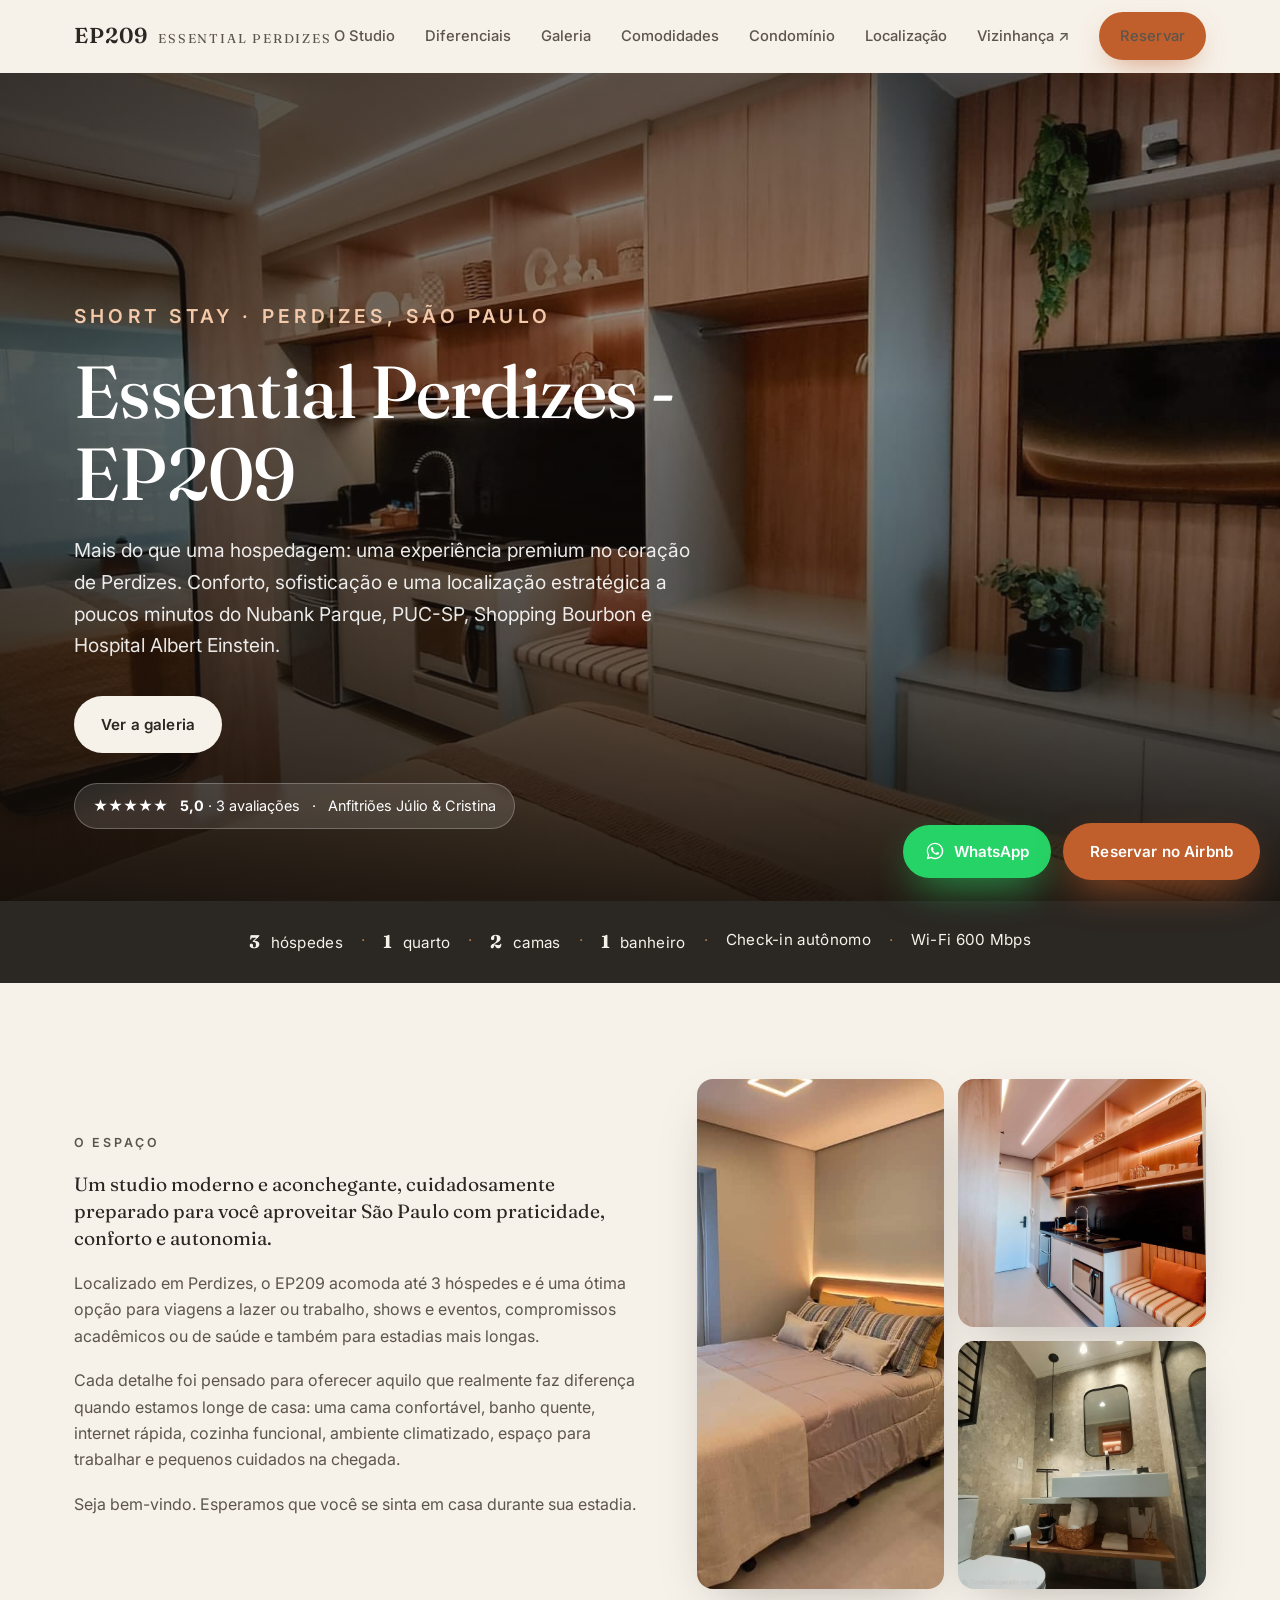
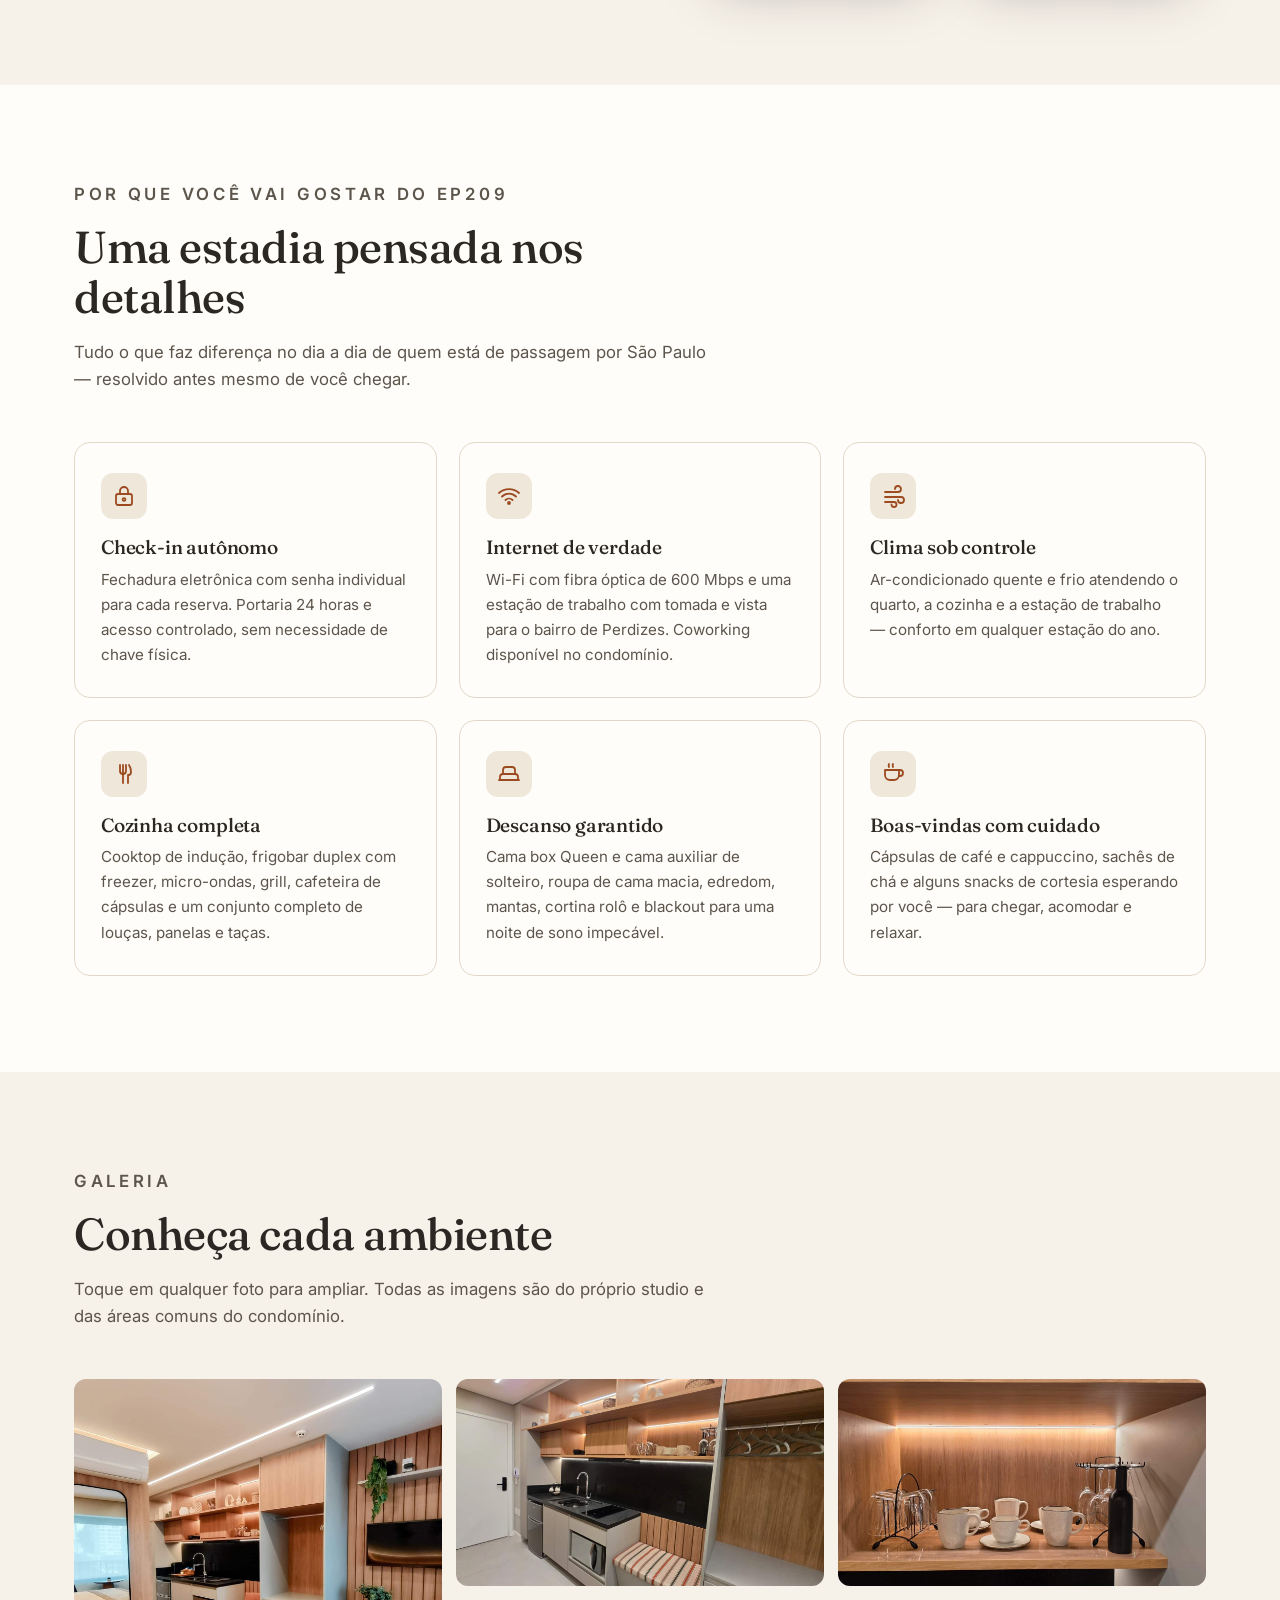
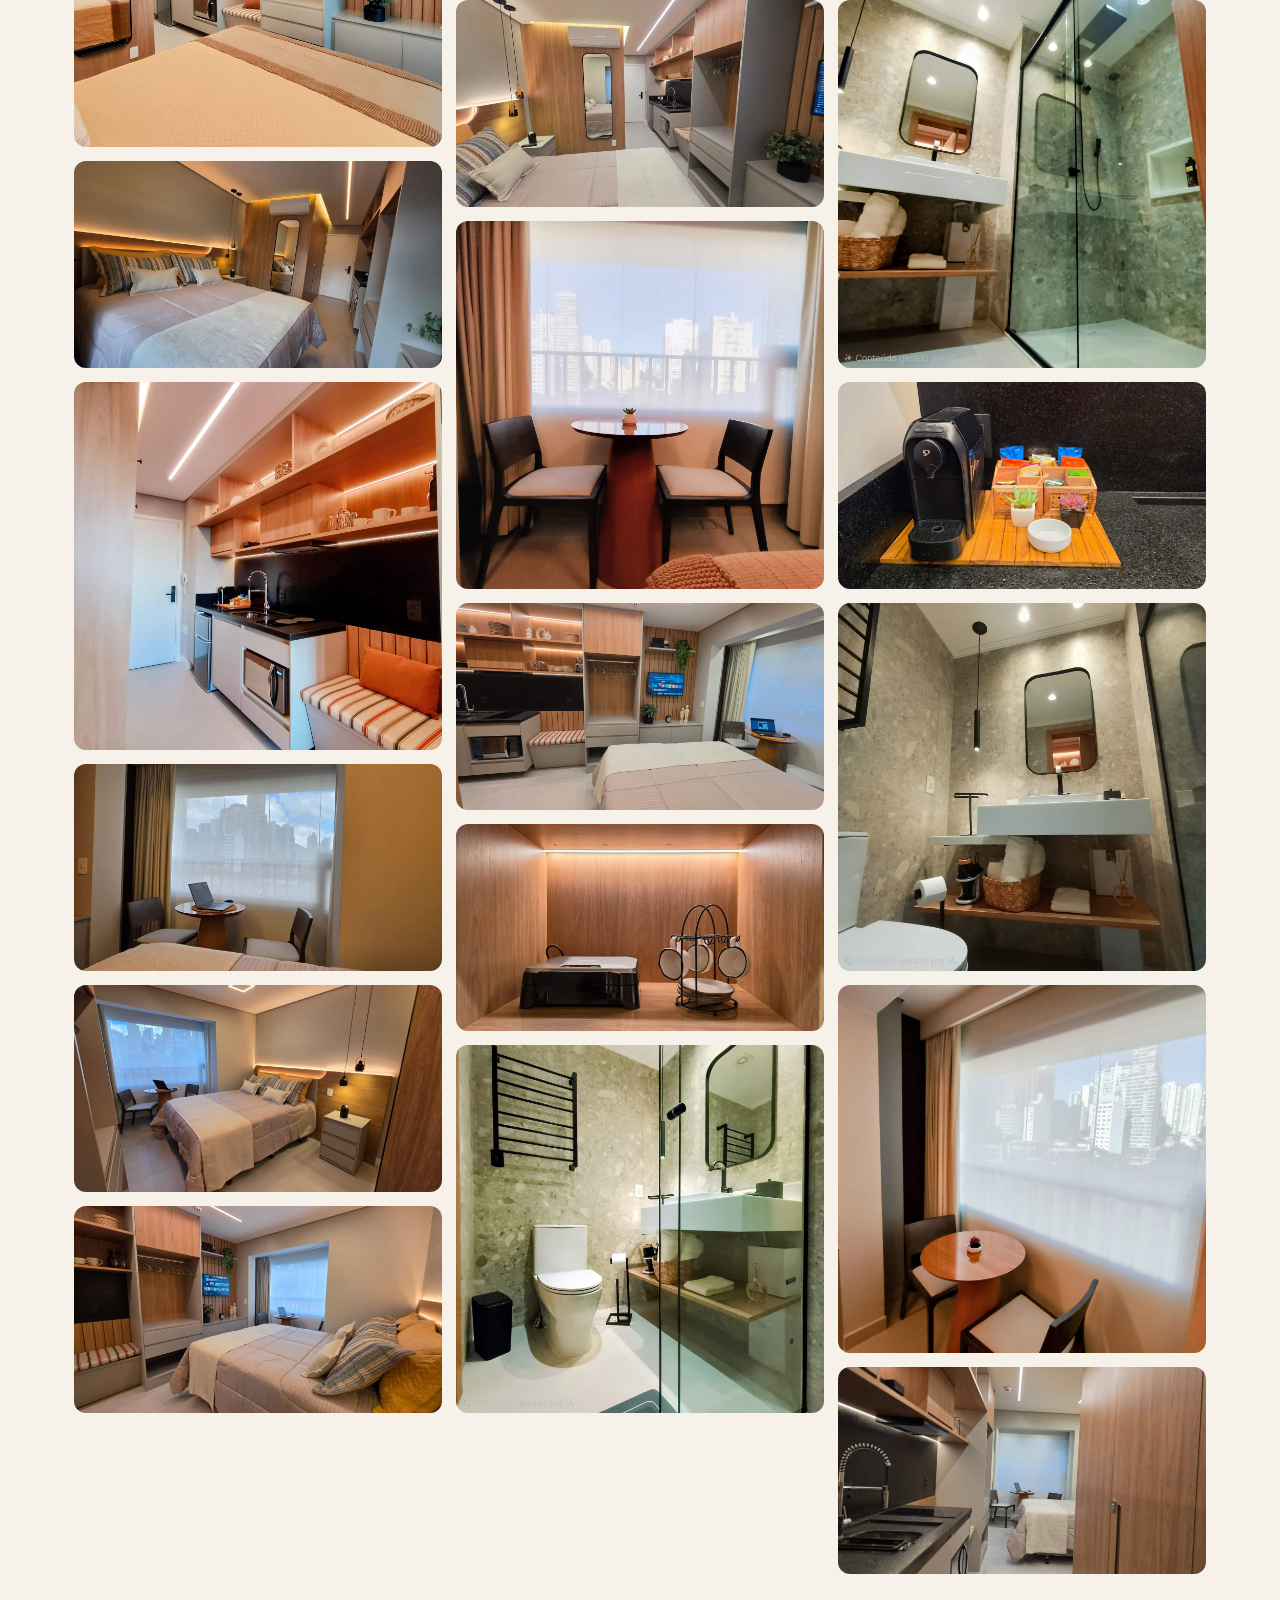
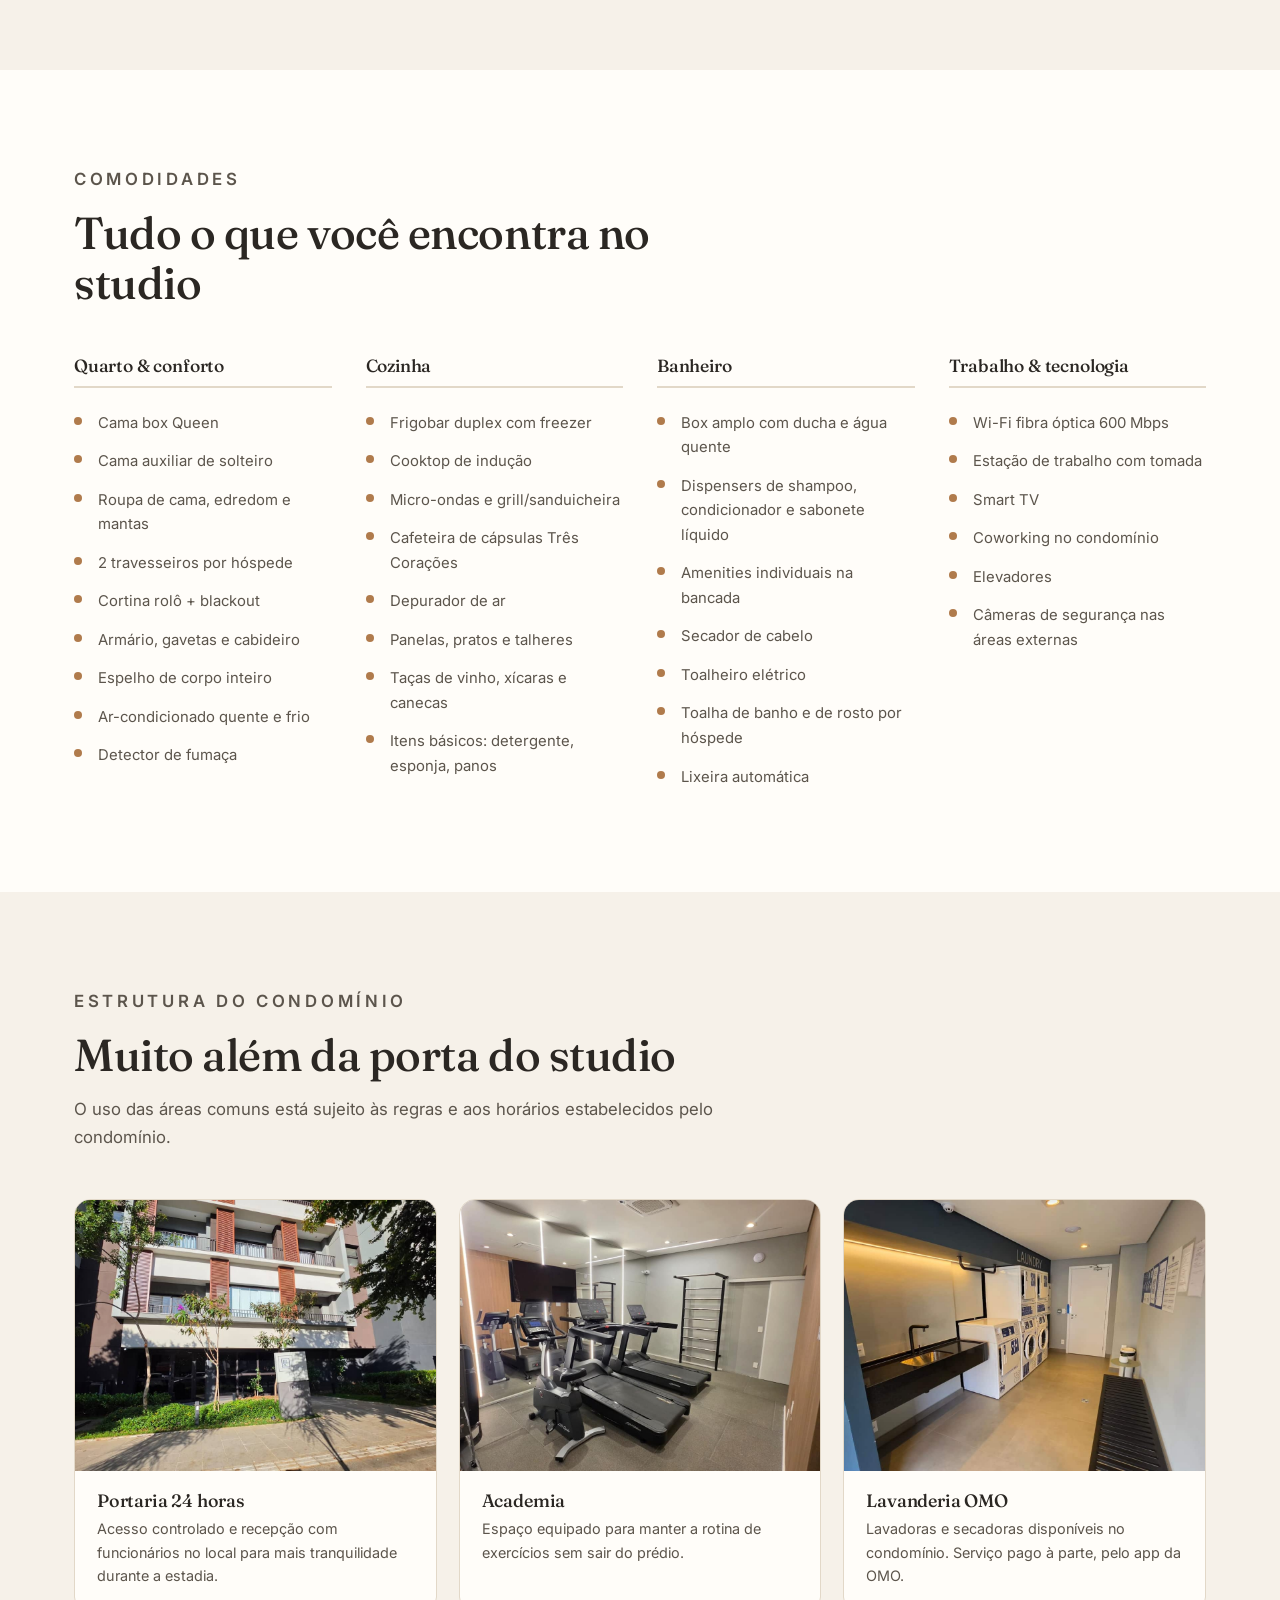
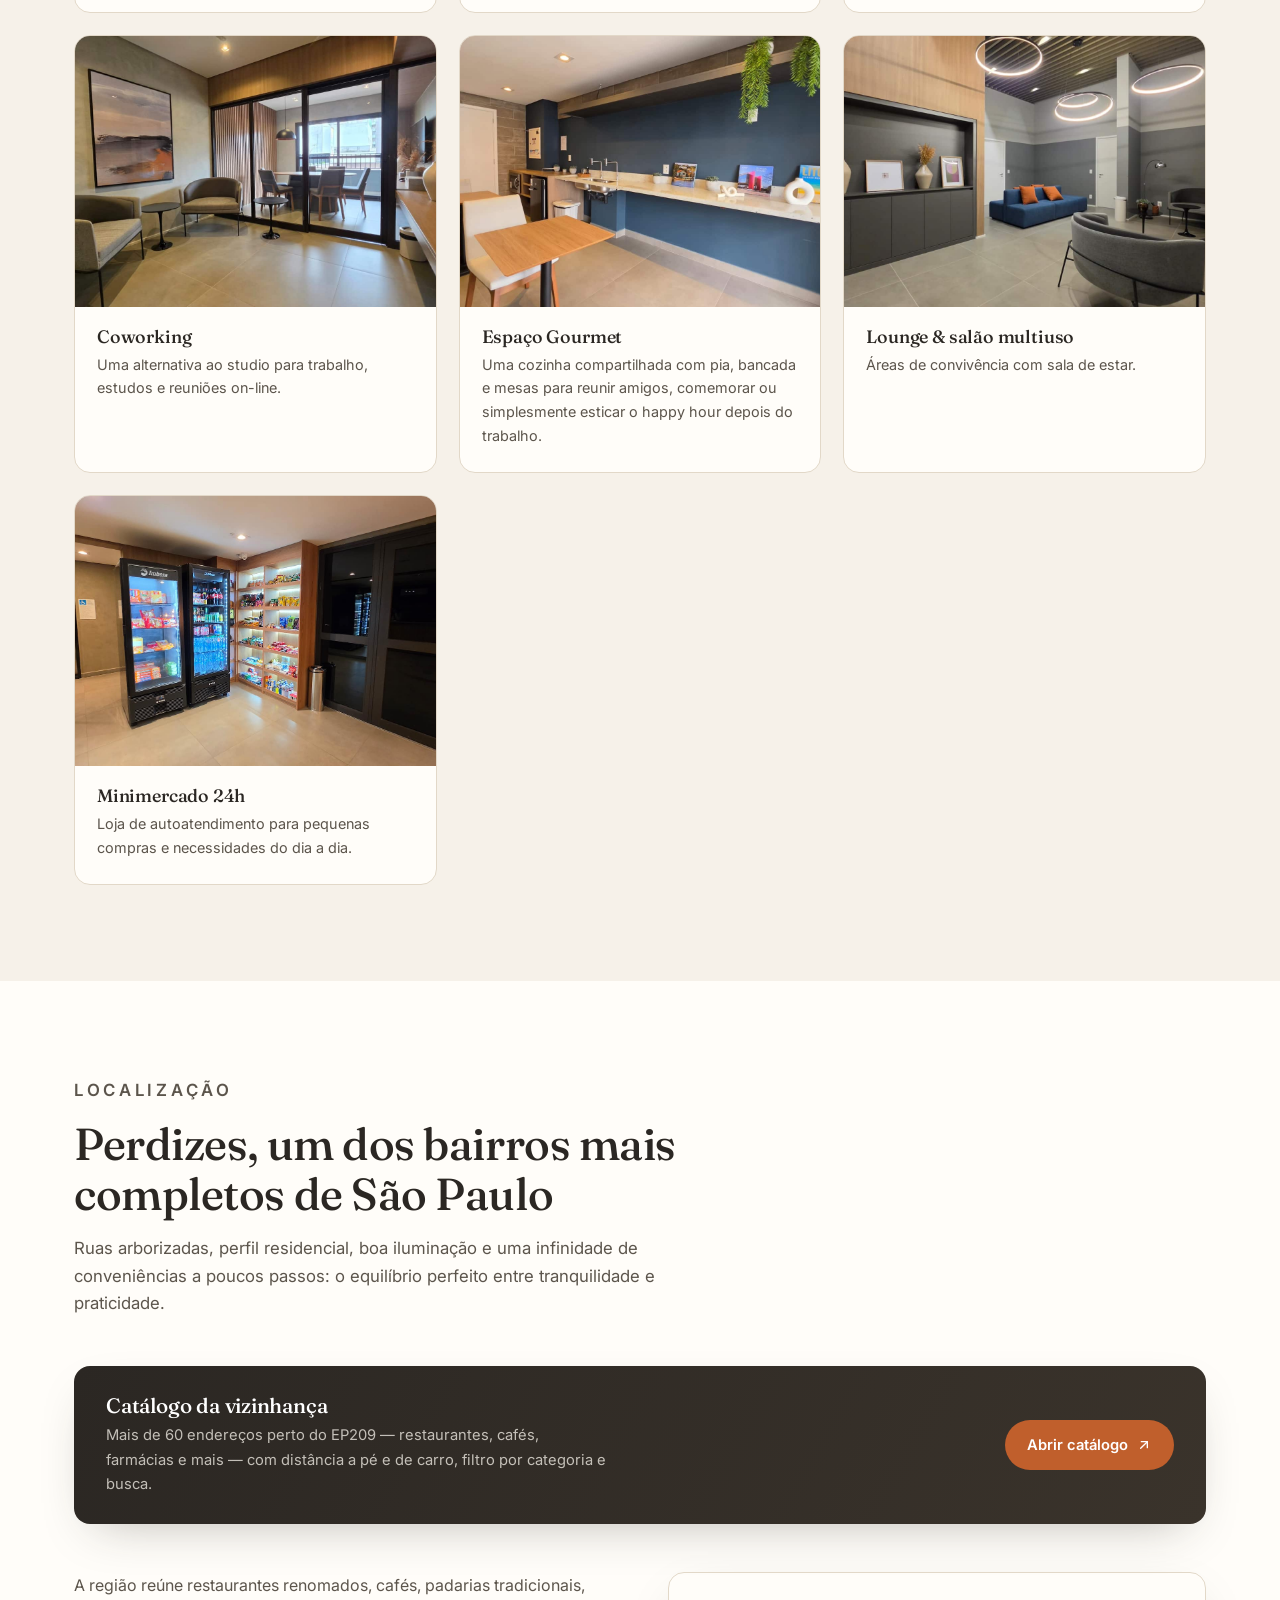
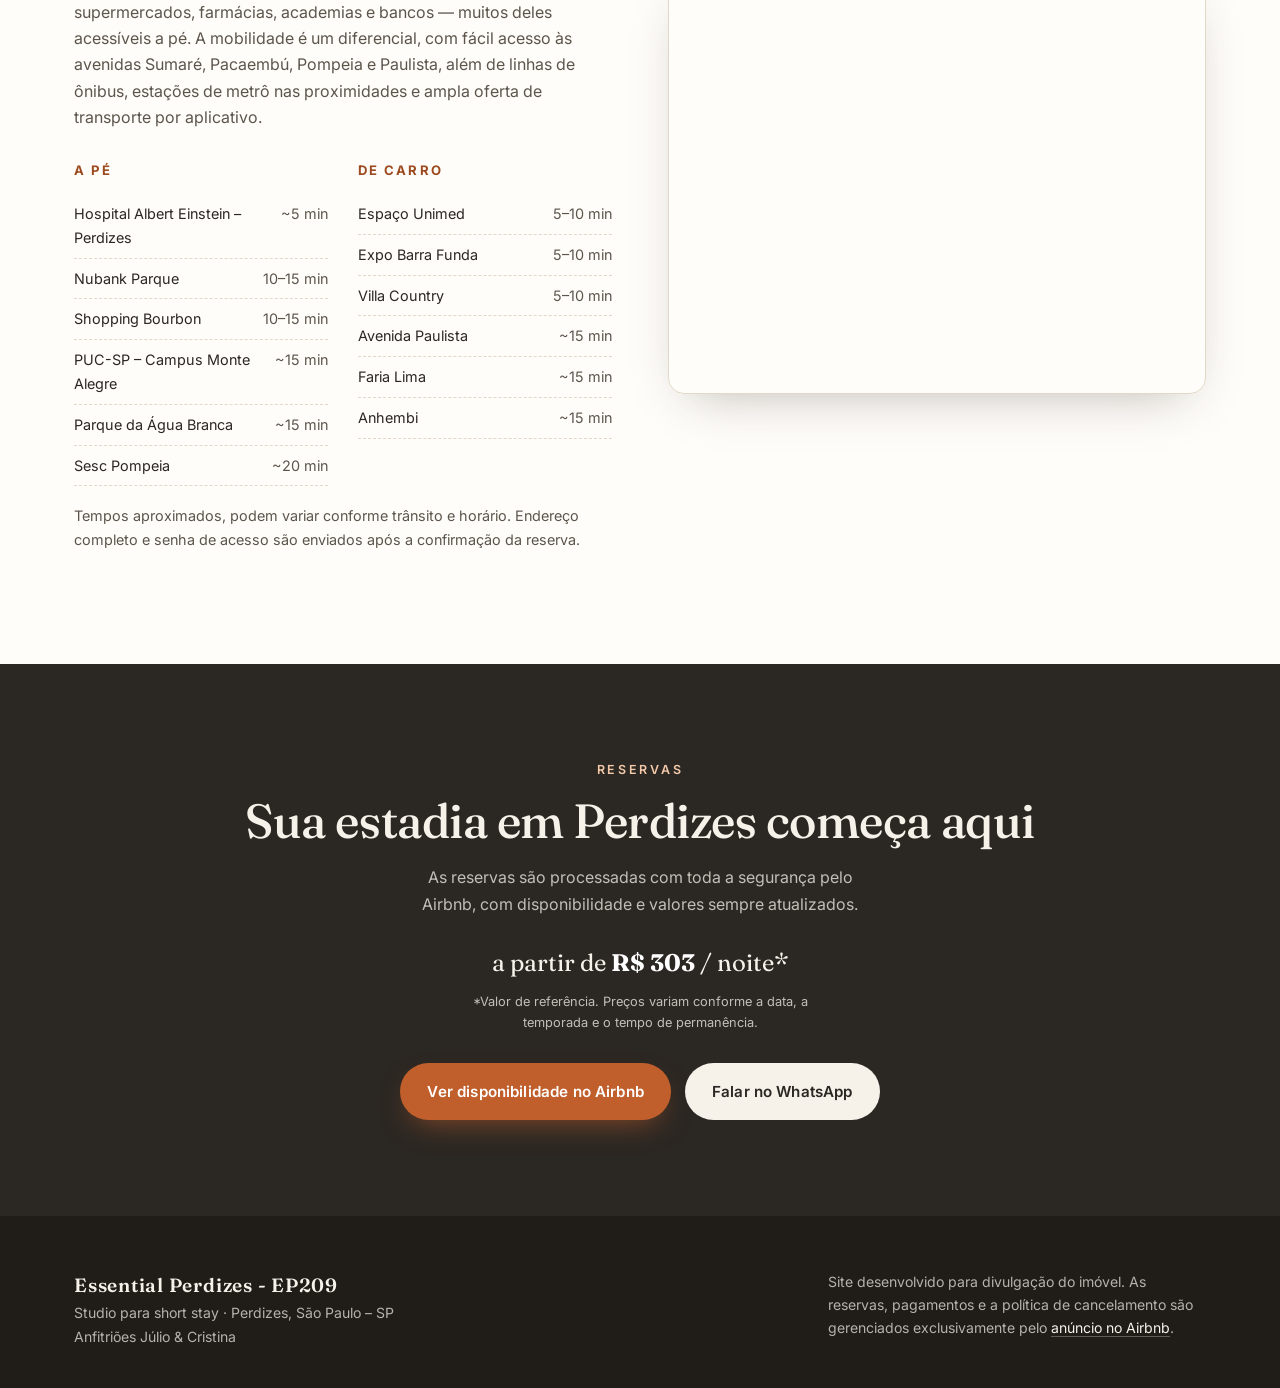
==== commit 53d9f2f4: "Atualiza catálogo da vizinhança e inverte marca para "Essential Perdizes - EP209" - Adiciona 4 locai" ====
--- a/index.html
+++ b/index.html
@@ -3,9 +3,9 @@
 <head>
 <meta charset="UTF-8" />
 <meta name="viewport" content="width=device-width, initial-scale=1" />
-<title>EP209 · Essential Perdizes — Studio para short stay em São Paulo</title>
+<title>Essential Perdizes - EP209 — Studio para short stay em São Paulo</title>
 <meta name="description" content="Studio EP209 no Essential Perdizes: conforto, sofisticação e localização estratégica em Perdizes, São Paulo. A poucos minutos do Nubank Parque, PUC-SP, Shopping Bourbon e Hospital Albert Einstein. Reserve pelo Airbnb." />
-<meta property="og:title" content="EP209 · Essential Perdizes" />
+<meta property="og:title" content="Essential Perdizes - EP209" />
 <meta property="og:description" content="Studio premium para short stay em Perdizes, São Paulo. Reserve pelo Airbnb." />
 <meta property="og:type" content="website" />
 <meta property="og:image" content="assets/img/foto-01.jpg" />
@@ -48,7 +48,7 @@
   </div>
   <div class="wrap hero__inner">
     <p class="eyebrow">Short stay · Perdizes, São Paulo</p>
-    <h1>EP209 · Essential Perdizes</h1>
+    <h1>Essential Perdizes - EP209</h1>
     <p>Mais do que uma hospedagem: uma experiência premium no coração de Perdizes. Conforto, sofisticação e uma localização estratégica a poucos minutos do Nubank Parque, PUC-SP, Shopping Bourbon e Hospital Albert Einstein.</p>
     <div class="hero__cta">
       <a class="btn btn--light" href="#galeria">Ver a galeria</a>
@@ -304,7 +304,7 @@
     <a class="loc-catalog reveal" href="catalogo-vizinhanca-ep209.html" target="_blank" rel="noopener">
       <div class="loc-catalog__text">
         <h3>Catálogo da vizinhança</h3>
-        <p>Cerca de 40 endereços perto do EP209 — restaurantes, cafés, farmácias e mais — com distância a pé e de carro, filtro por categoria e busca.</p>
+        <p>Mais de 60 endereços perto do EP209 — restaurantes, cafés, farmácias e mais — com distância a pé e de carro, filtro por categoria e busca.</p>
       </div>
       <span class="loc-catalog__cta">Abrir catálogo <svg viewBox="0 0 24 24" fill="none" stroke="currentColor" stroke-width="2" stroke-linecap="round" stroke-linejoin="round"><path d="M7 17 17 7"/><path d="M8 7h9v9"/></svg></span>
     </a>
@@ -367,7 +367,7 @@
 <footer class="site-footer">
   <div class="wrap">
     <div>
-      <span class="brand__mark" style="font-family:var(--font-head);font-size:1.2rem">EP209 · Essential Perdizes</span>
+      <span class="brand__mark" style="font-family:var(--font-head);font-size:1.2rem">Essential Perdizes - EP209</span>
       <p>Studio para short stay · Perdizes, São Paulo – SP<br>Anfitriões Júlio &amp; Cristina</p>
     </div>
     <p class="site-footer__legal">
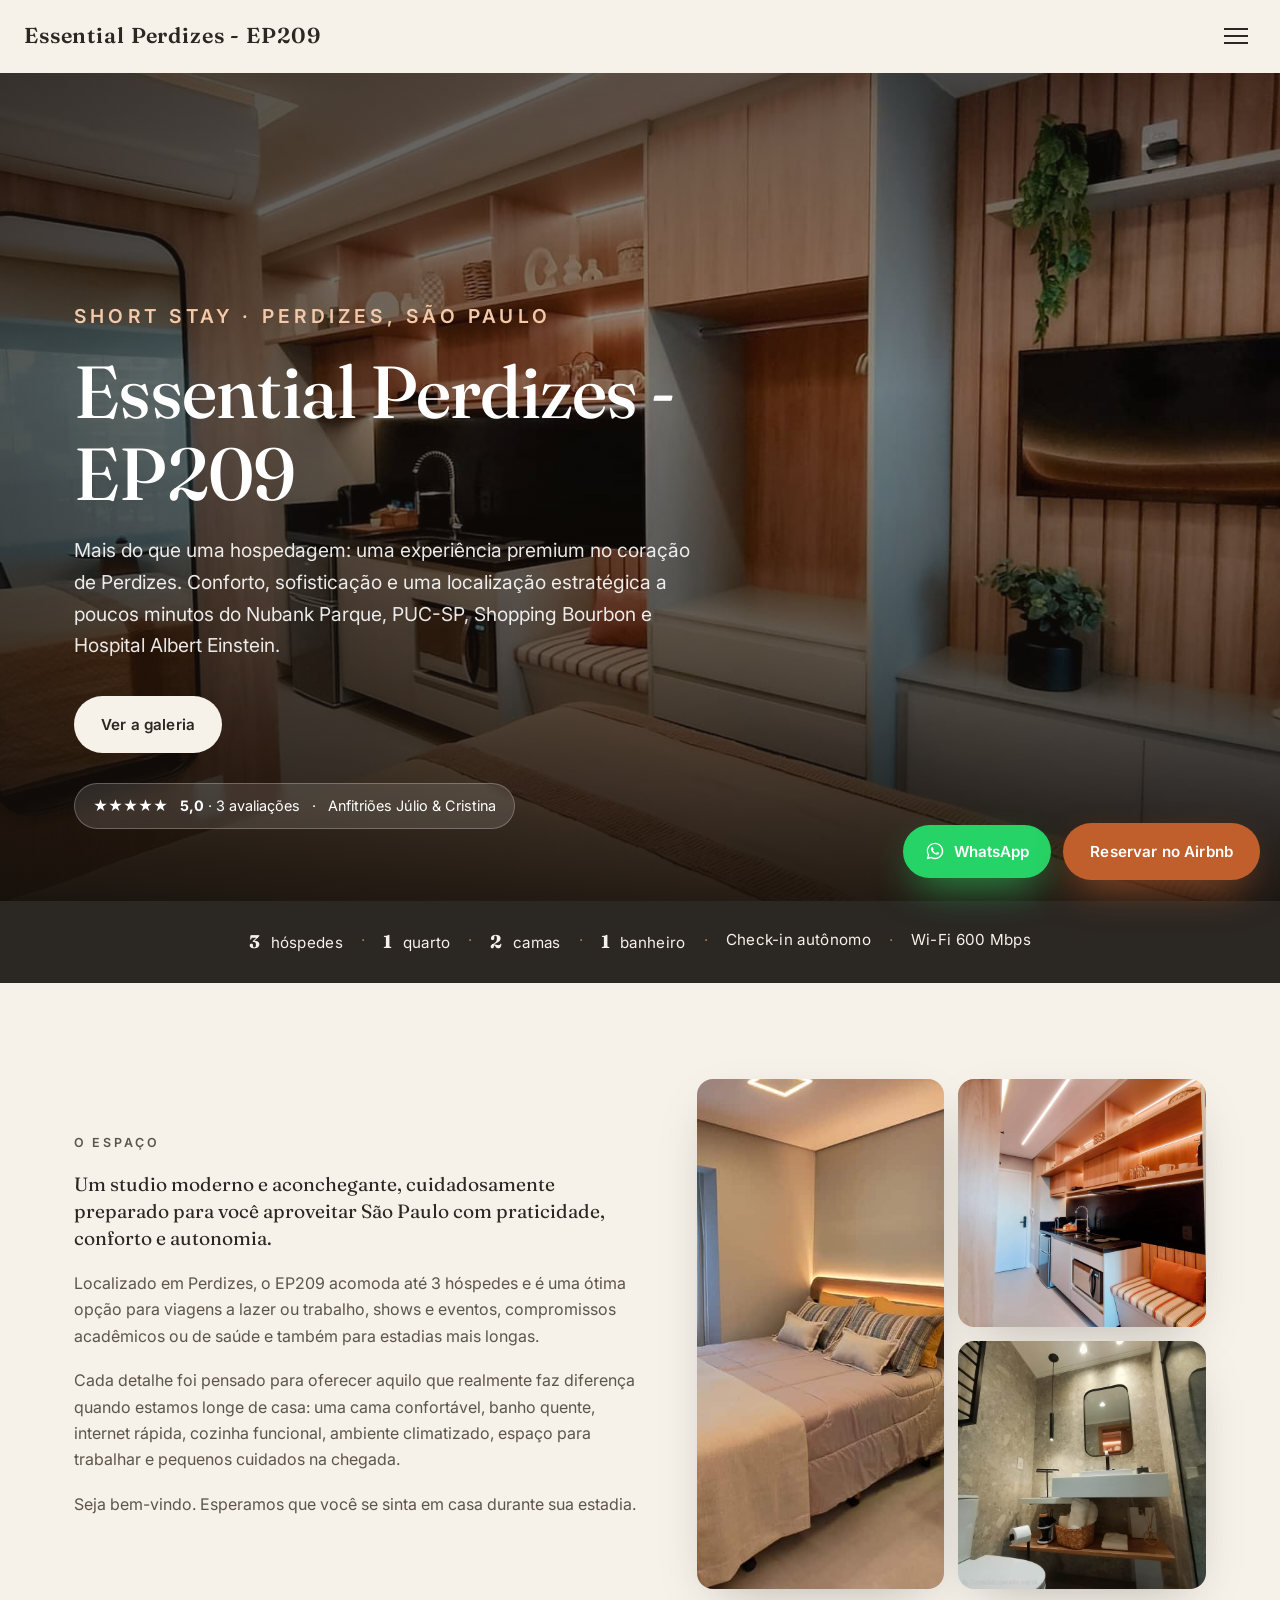
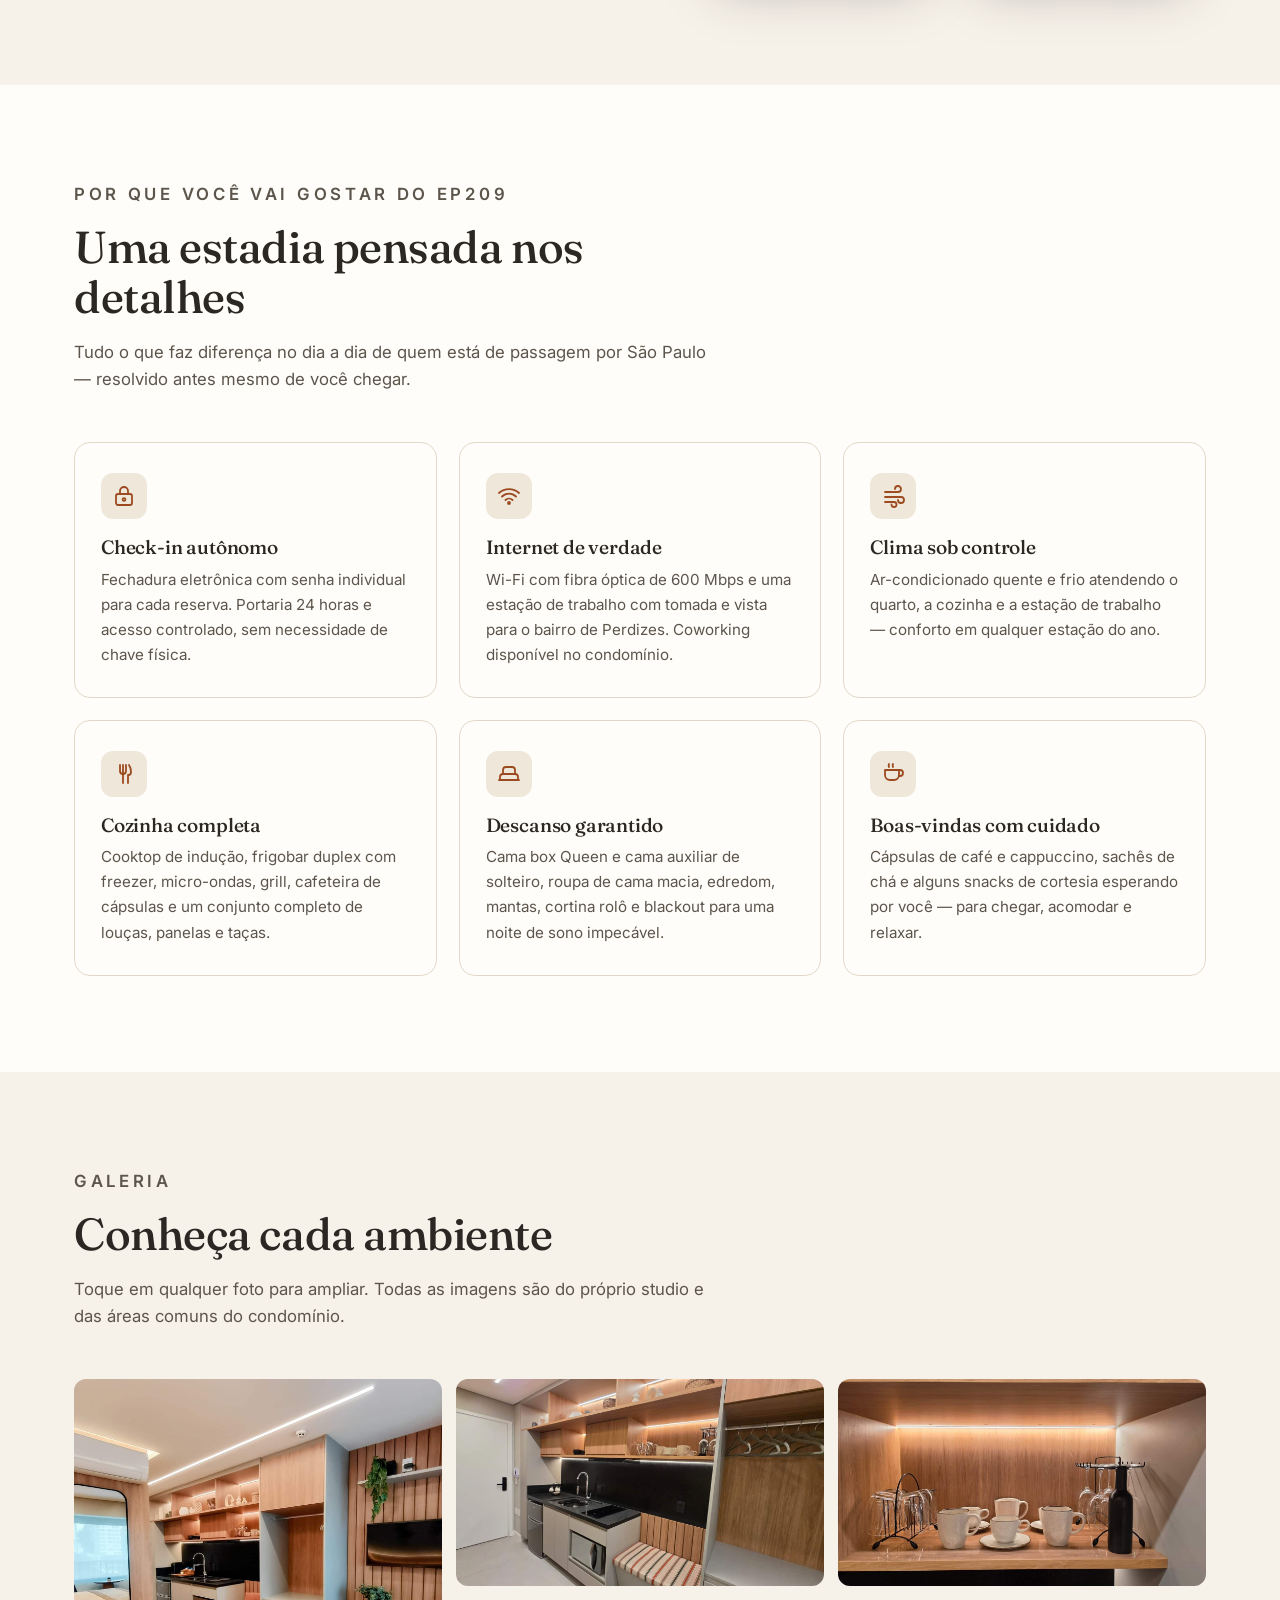
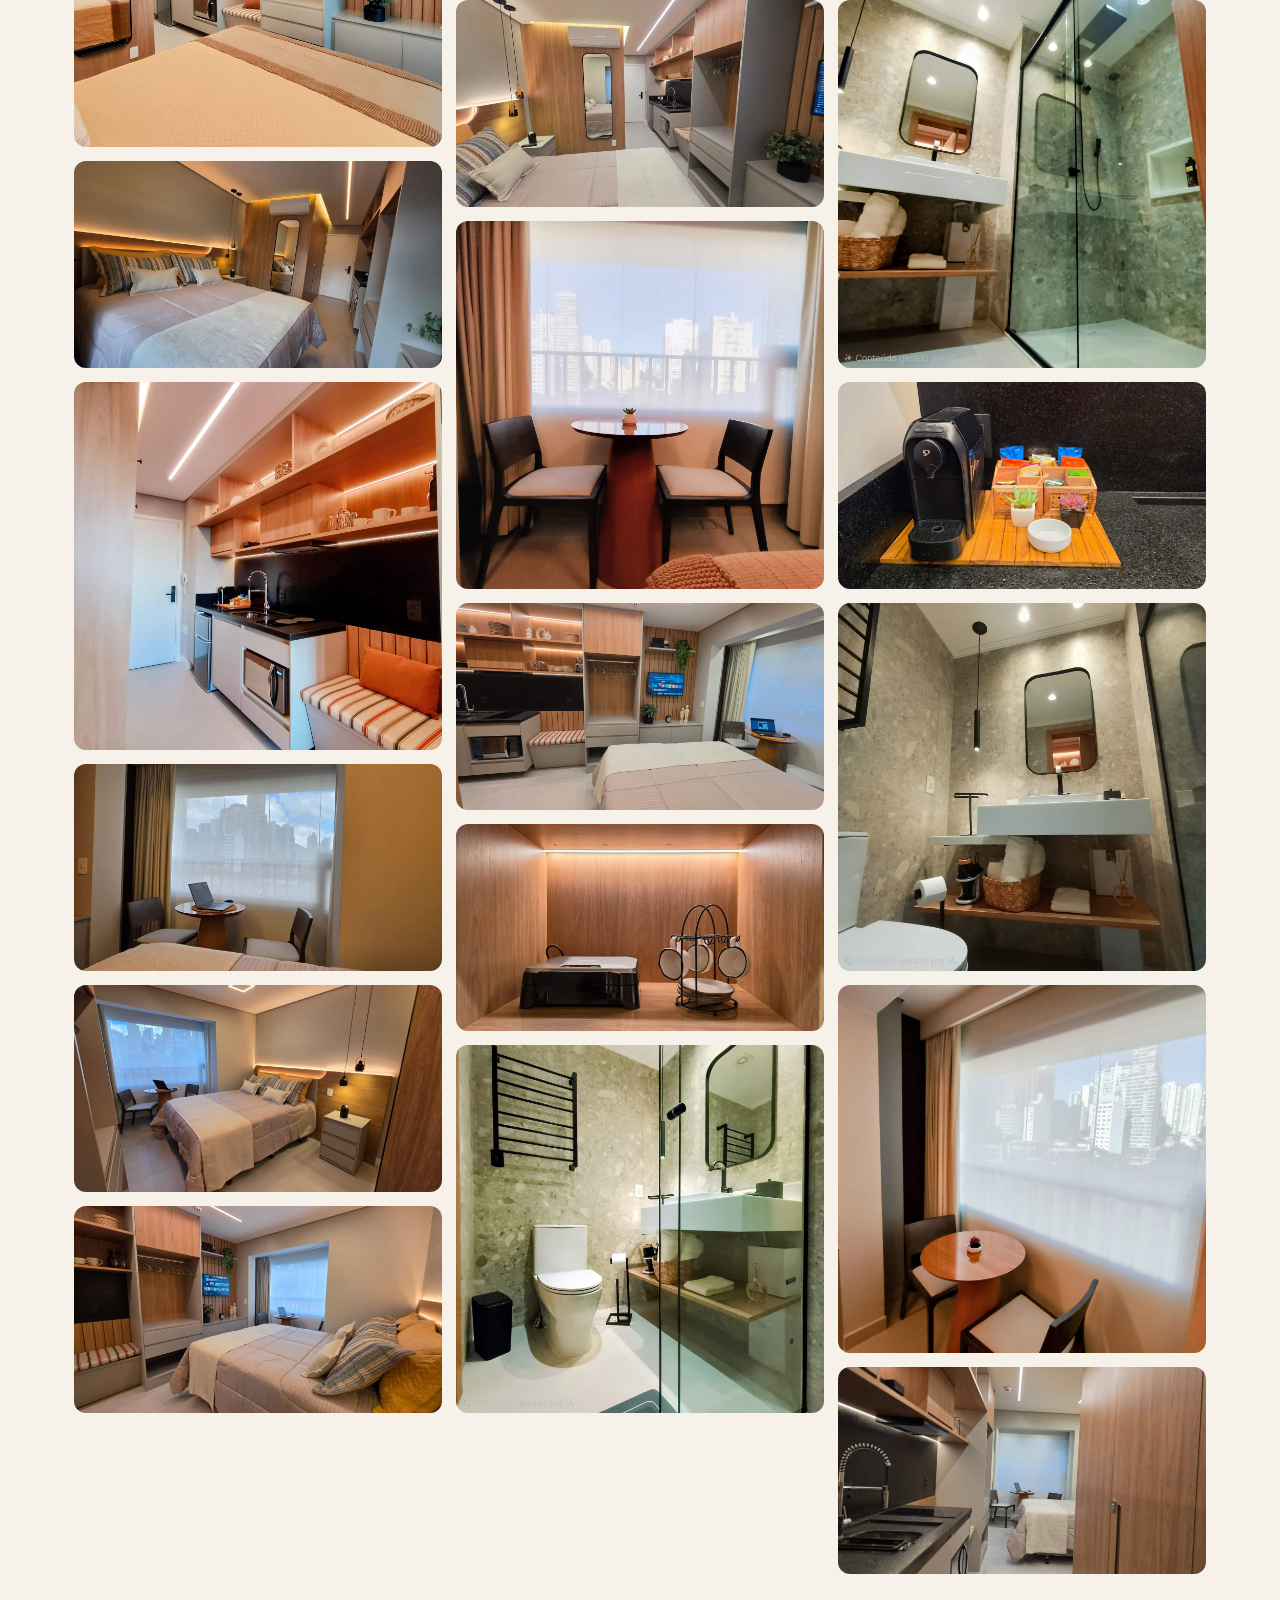
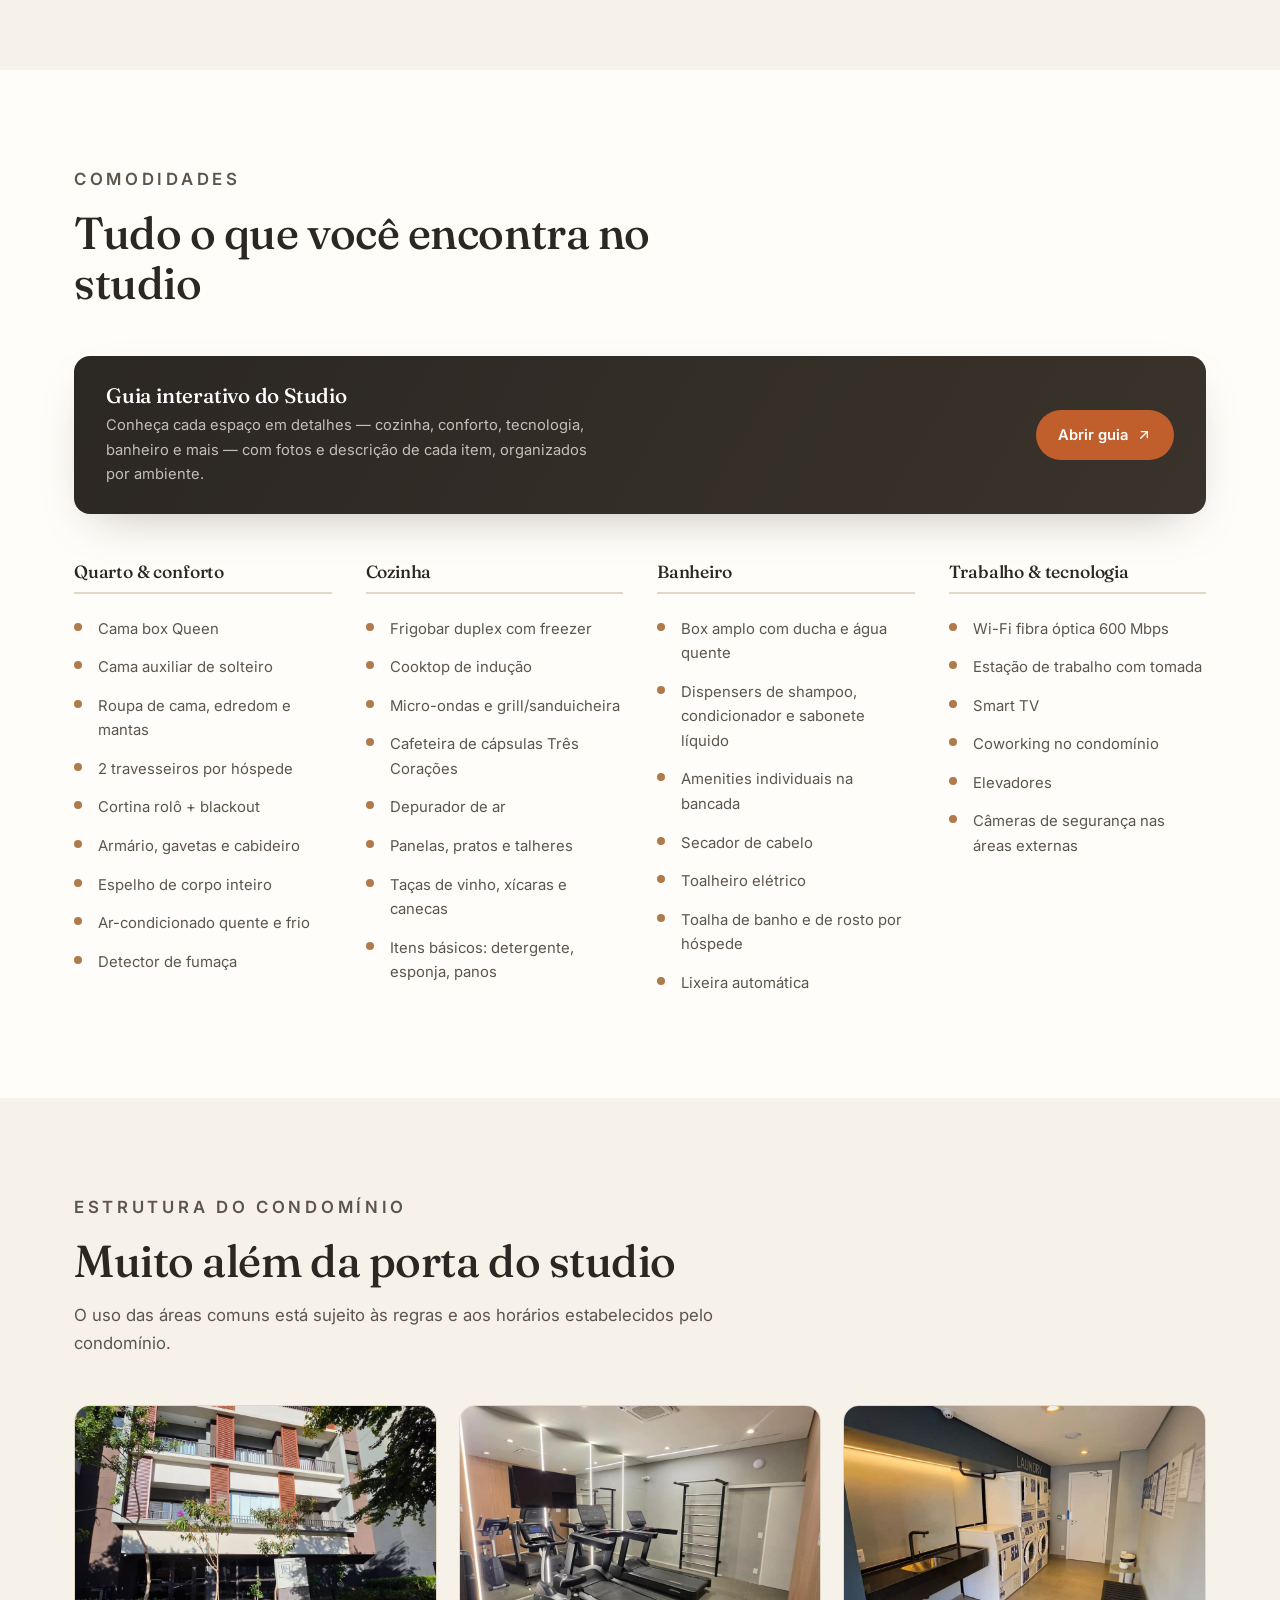
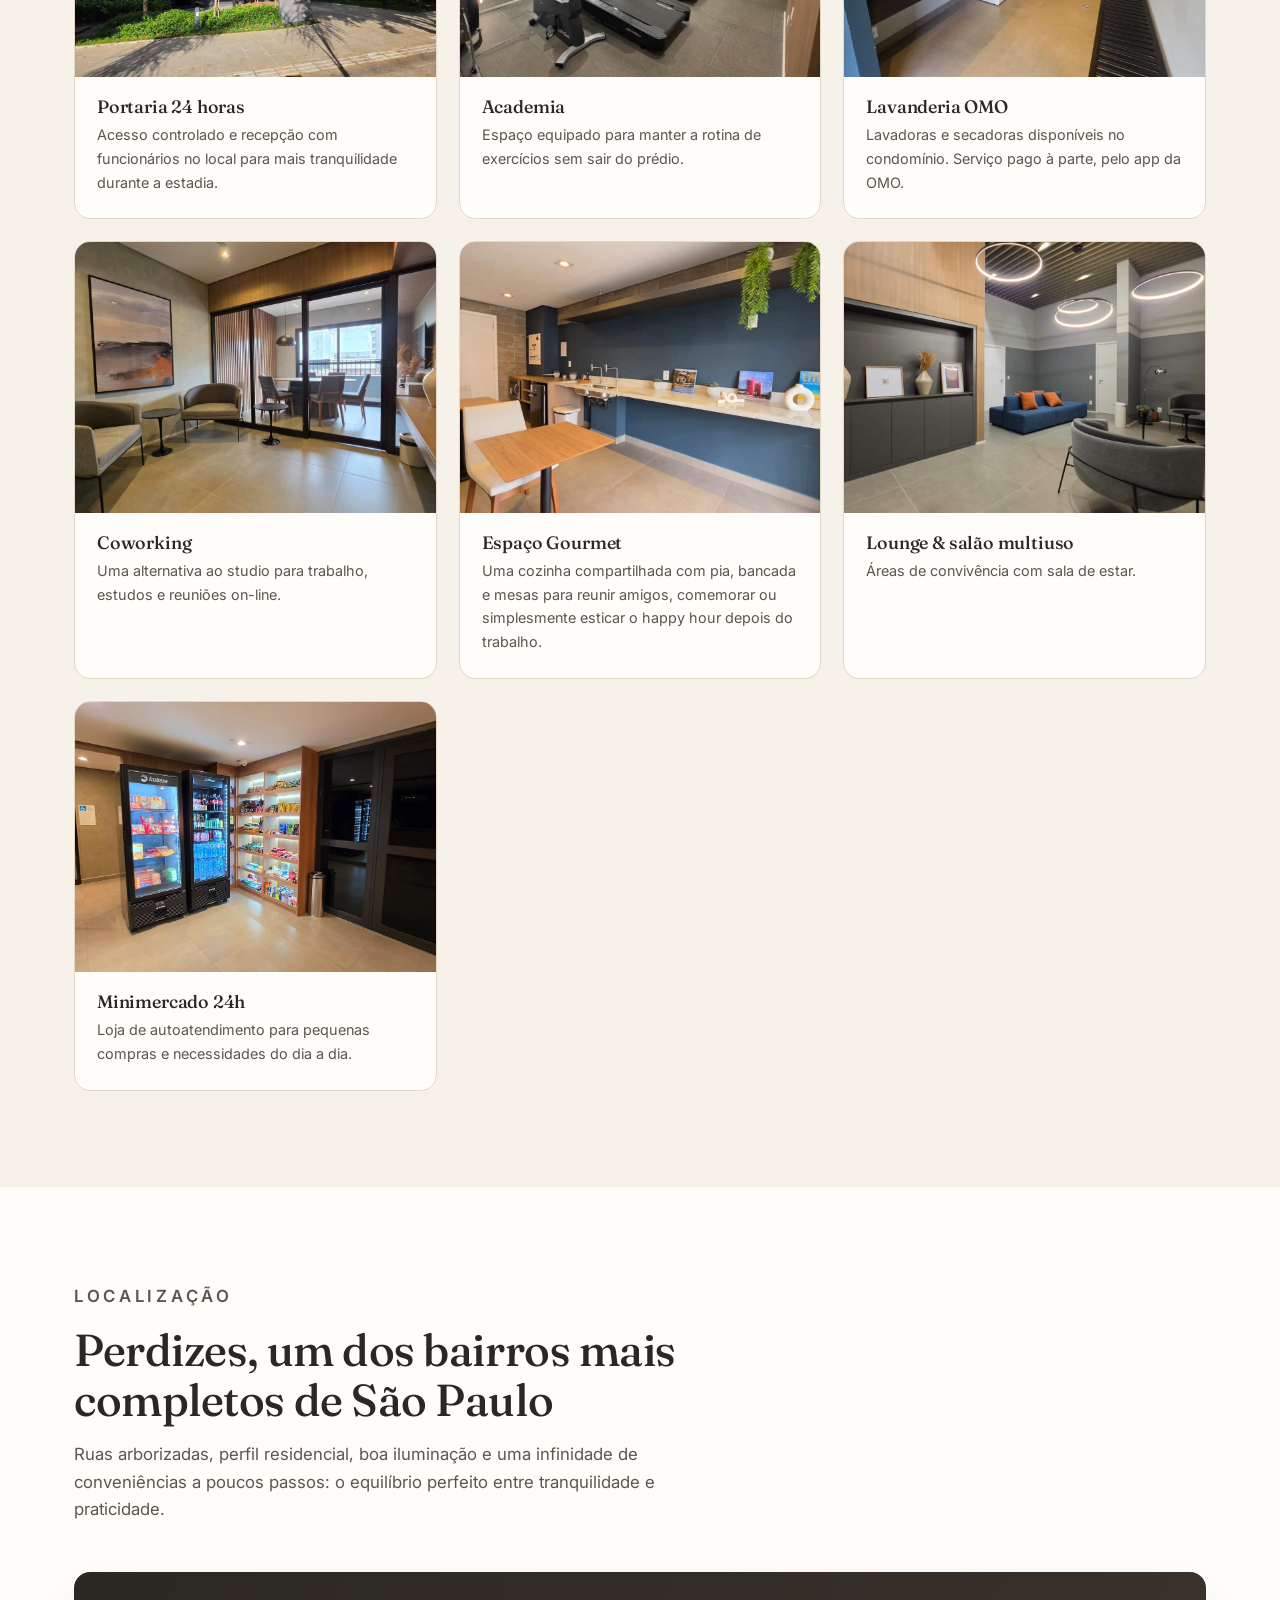
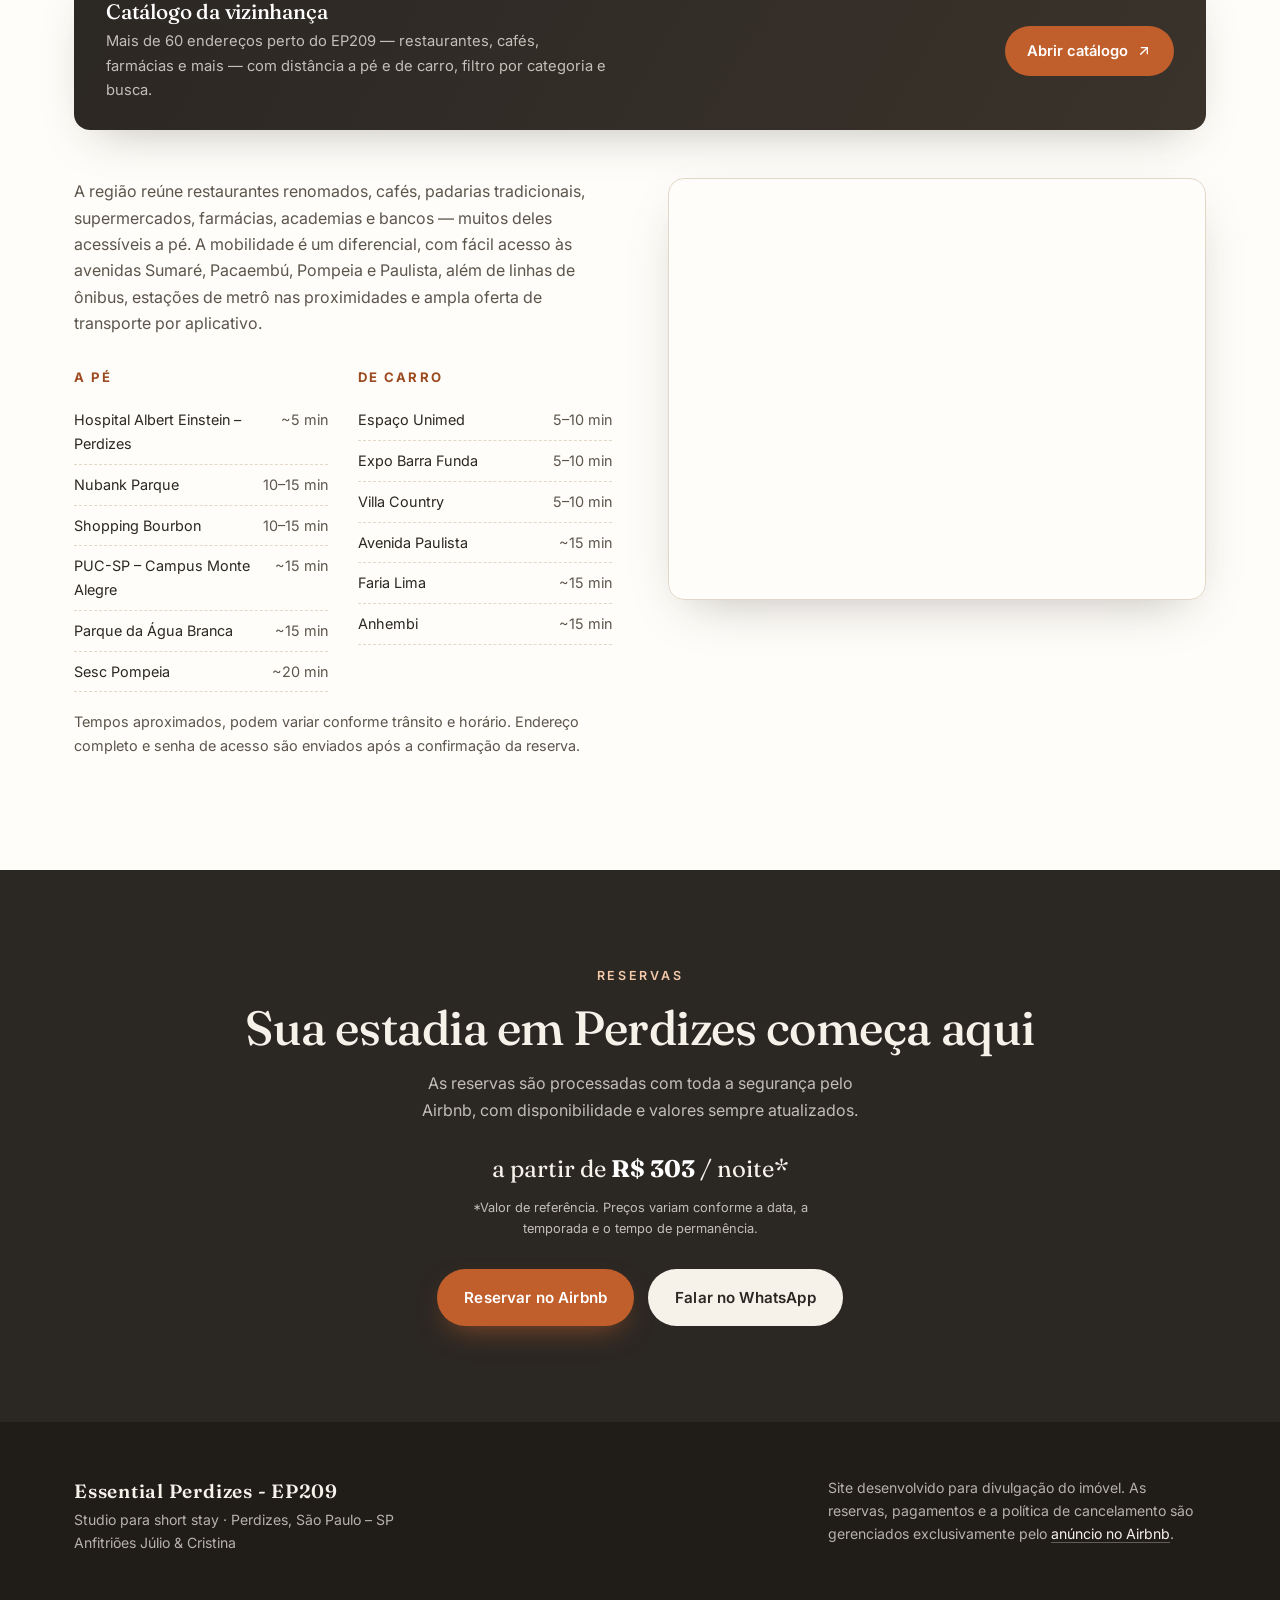
==== commit b2e95bae: "Adiciona Guia do Studio interativo e corrige cabeçalho/rodapé - Novo guia-studio-ep209.html: guia di" ====
--- a/index.html
+++ b/index.html
@@ -22,8 +22,7 @@
 <header class="site-header" id="top">
   <div class="wrap">
     <a href="#top" class="brand">
-      <span class="brand__mark">EP209</span>
-      <span class="brand__sub">Essential Perdizes</span>
+      <span class="brand__mark">Essential Perdizes - EP209</span>
     </a>
     <nav class="nav" id="nav">
       <a href="#studio">O Studio</a>
@@ -32,8 +31,9 @@
       <a href="#comodidades">Comodidades</a>
       <a href="#condominio">Condomínio</a>
       <a href="#localizacao">Localização</a>
+      <a href="guia-studio-ep209.html" target="_blank" rel="noopener">Guia do Studio ↗</a>
       <a href="catalogo-vizinhanca-ep209.html" target="_blank" rel="noopener">Vizinhança ↗</a>
-      <a class="btn btn--primary" href="https://www.airbnb.com.br/rooms/1728453226119477229" target="_blank" rel="noopener">Reservar</a>
+      <a class="btn btn--primary" href="https://www.airbnb.com.br/rooms/1728453226119477229" target="_blank" rel="noopener">Reservar no Airbnb</a>
     </nav>
     <button class="nav-toggle" id="navToggle" aria-label="Abrir menu" aria-expanded="false">
       <span></span><span></span><span></span>
@@ -176,6 +176,13 @@
       <p class="eyebrow">Comodidades</p>
       <h2>Tudo o que você encontra no studio</h2>
     </div>
+    <a class="loc-catalog reveal" href="guia-studio-ep209.html" target="_blank" rel="noopener">
+      <div class="loc-catalog__text">
+        <h3>Guia interativo do Studio</h3>
+        <p>Conheça cada espaço em detalhes — cozinha, conforto, tecnologia, banheiro e mais — com fotos e descrição de cada item, organizados por ambiente.</p>
+      </div>
+      <span class="loc-catalog__cta">Abrir guia <svg viewBox="0 0 24 24" fill="none" stroke="currentColor" stroke-width="2" stroke-linecap="round" stroke-linejoin="round"><path d="M7 17 17 7"/><path d="M8 7h9v9"/></svg></span>
+    </a>
     <div class="amenities">
       <div class="amenity-group reveal">
         <h3>Quarto &amp; conforto</h3>
@@ -357,7 +364,7 @@
     <div class="reserve__price">a partir de <strong>R$&nbsp;303</strong> / noite*</div>
     <p class="reserve__note">*Valor de referência. Preços variam conforme a data, a temporada e o tempo de permanência.</p>
     <div class="reserve__cta">
-      <a class="btn btn--primary" href="https://www.airbnb.com.br/rooms/1728453226119477229" target="_blank" rel="noopener">Ver disponibilidade no Airbnb</a>
+      <a class="btn btn--primary" href="https://www.airbnb.com.br/rooms/1728453226119477229" target="_blank" rel="noopener">Reservar no Airbnb</a>
       <a class="btn btn--light" href="https://wa.me/5511950571111?text=Ol%C3%A1!%20Tenho%20interesse%20no%20studio%20EP209%20em%20Perdizes." target="_blank" rel="noopener">Falar no WhatsApp</a>
     </div>
   </div>
--- a/assets/css/styles.css
+++ b/assets/css/styles.css
@@ -92,13 +92,15 @@
   display: flex;
   align-items: center;
   justify-content: space-between;
+  gap: 24px; /* guarantees breathing room between brand and nav even when both are at their nowrap content width */
   height: 72px;
+  max-width: 1450px; /* header needs more room than body sections now that it carries 7 nav links + the full brand name */
 }
 .brand { display: flex; align-items: baseline; gap: 10px; font-family: var(--font-head); }
-.brand__mark { font-size: 1.35rem; font-weight: 600; letter-spacing: .04em; }
+.brand__mark { font-size: 1.35rem; font-weight: 600; letter-spacing: .04em; white-space: nowrap; }
 .brand__sub { font-size: .8rem; letter-spacing: .14em; text-transform: uppercase; color: var(--ink-soft); }
-.nav { display: flex; align-items: center; gap: 30px; }
-.nav a { font-size: .92rem; font-weight: 500; color: var(--ink-soft); transition: color .15s ease; }
+.nav { display: flex; align-items: center; gap: 14px; }
+.nav a { font-size: .92rem; font-weight: 500; color: var(--ink-soft); transition: color .15s ease; white-space: nowrap; }
 .nav a:hover { color: var(--ink); }
 .nav .btn { padding: 11px 20px; }
 .nav-toggle { display: none; background: none; border: 0; cursor: pointer; padding: 8px; }
@@ -300,7 +302,7 @@
 .reserve__cta { display: flex; flex-wrap: wrap; gap: 14px; justify-content: center; margin-top: 30px; }
 
 /* ---------- Footer ---------- */
-.site-footer { background: #201c18; color: rgba(246,241,233,.7); padding: 54px 0 40px; font-size: .88rem; }
+.site-footer { background: #201c18; color: rgba(246,241,233,.7); padding: 54px 0 110px; font-size: .88rem; } /* extra bottom padding keeps text clear of the fixed float-actions buttons */
 .site-footer .wrap { display: flex; flex-wrap: wrap; justify-content: space-between; gap: 24px; }
 .site-footer .brand__mark { color: var(--cream); }
 .site-footer a { color: var(--cream); border-bottom: 1px solid rgba(246,241,233,.3); }
@@ -327,6 +329,23 @@
 .reveal.is-visible { opacity: 1; transform: none; }
 
 /* ---------- Responsive ---------- */
+/* Nav switches to the mobile menu earlier than the general layout breakpoint
+   below — with 7 links + the Reservar button, it starts wrapping awkwardly
+   on common notebook widths (1280–1366px) well before 960px. */
+@media (max-width: 1360px) {
+  .nav {
+    position: fixed; inset: 72px 0 auto 0;
+    flex-direction: column; align-items: stretch; gap: 0;
+    background: var(--cream); border-bottom: 1px solid var(--line);
+    padding: 12px 24px 22px;
+    transform: translateY(-120%); transition: transform .3s ease;
+  }
+  .nav.is-open { transform: none; }
+  .nav a { padding: 14px 0; border-bottom: 1px solid var(--line); white-space: normal; }
+  .nav .btn { margin-top: 14px; justify-content: center; }
+  .nav-toggle { display: block; }
+}
+
 @media (max-width: 960px) {
   .section { padding: 72px 0; }
   .about__grid { grid-template-columns: 1fr; gap: 36px; }
@@ -336,18 +355,6 @@
   .condo-grid { grid-template-columns: repeat(2, 1fr); }
   .loc-grid { grid-template-columns: 1fr; gap: 34px; }
   .loc-catalog { flex-direction: column; align-items: flex-start; text-align: left; }
-
-  .nav {
-    position: fixed; inset: 72px 0 auto 0;
-    flex-direction: column; align-items: stretch; gap: 0;
-    background: var(--cream); border-bottom: 1px solid var(--line);
-    padding: 12px 24px 22px;
-    transform: translateY(-120%); transition: transform .3s ease;
-  }
-  .nav.is-open { transform: none; }
-  .nav a { padding: 14px 0; border-bottom: 1px solid var(--line); }
-  .nav .btn { margin-top: 14px; justify-content: center; }
-  .nav-toggle { display: block; }
 }
 
 @media (max-width: 560px) {
@@ -365,7 +372,6 @@
   .float-wa { padding: 13px; }
   .hero__badge { flex-wrap: wrap; gap: 6px 10px; }
   .hero__badge-sep { display: none; }
-  .site-footer { padding-bottom: 84px; }
 }
 
 @media (prefers-reduced-motion: reduce) {
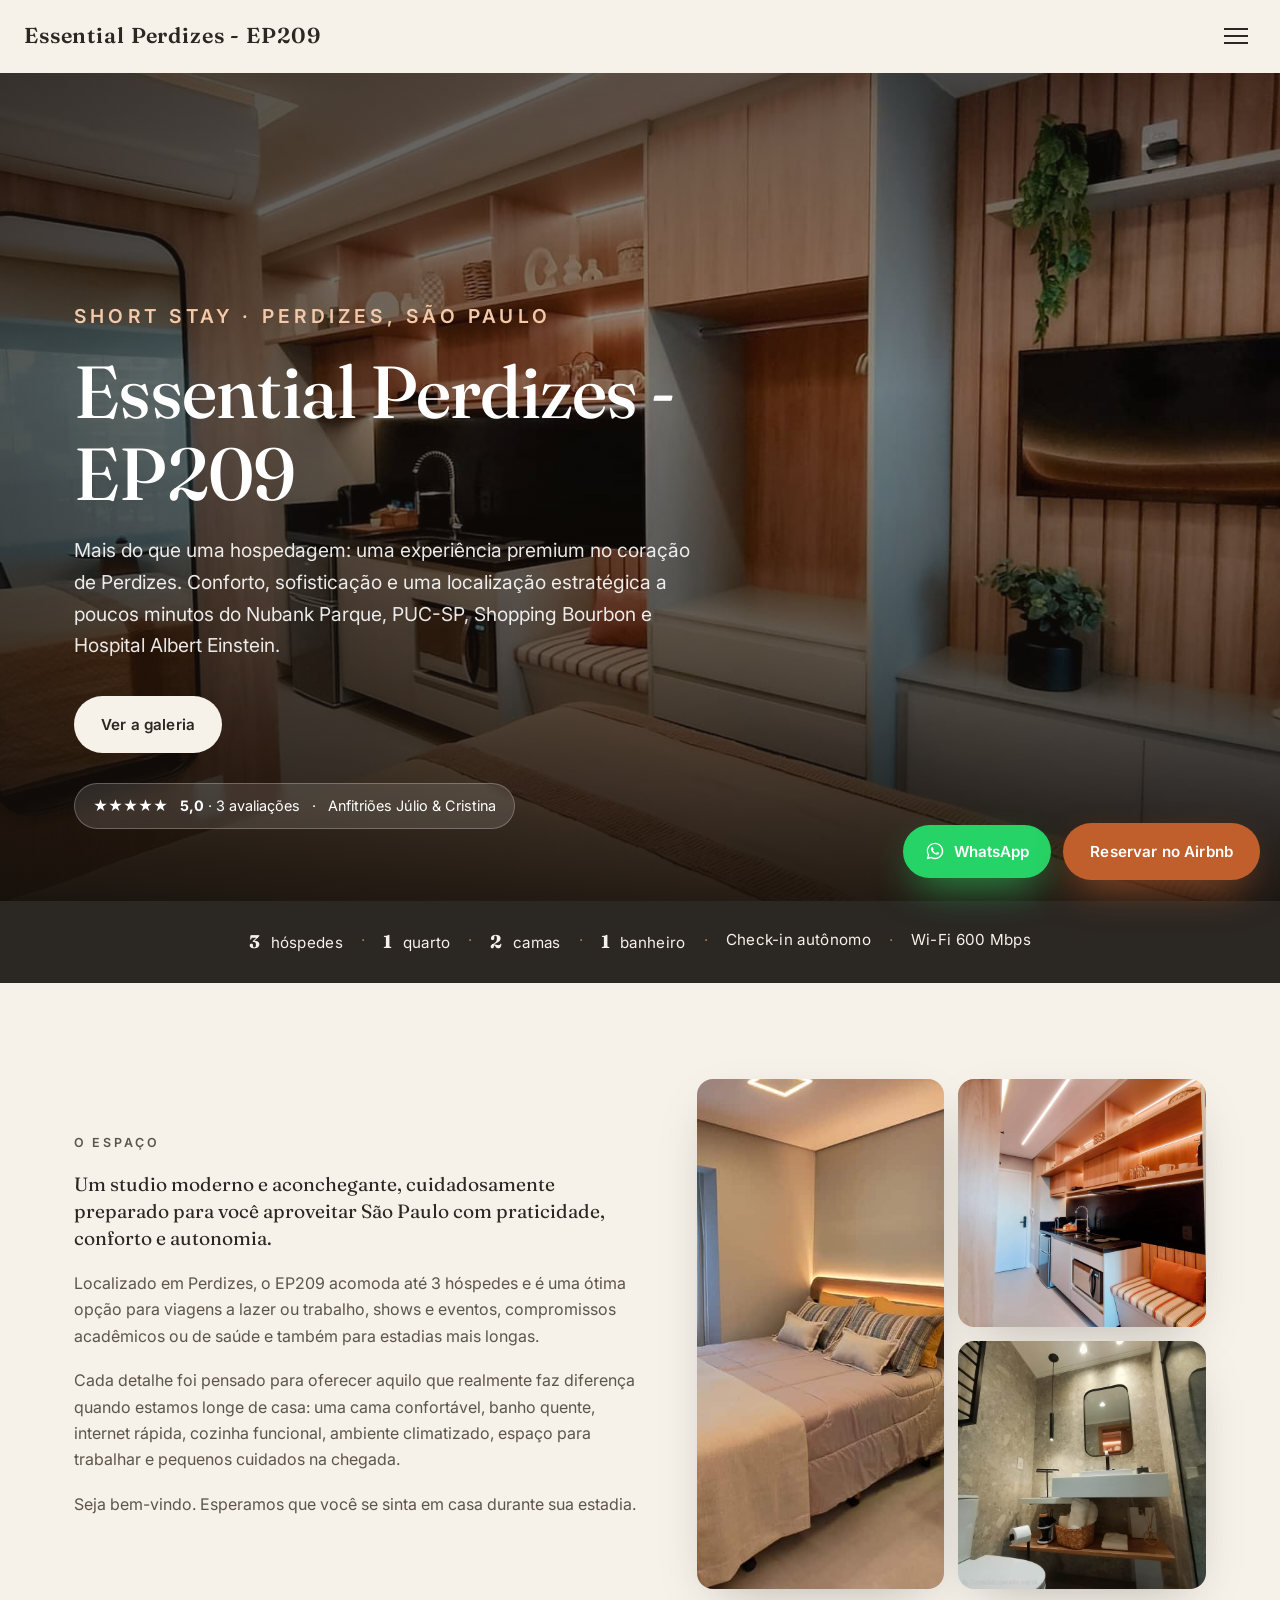
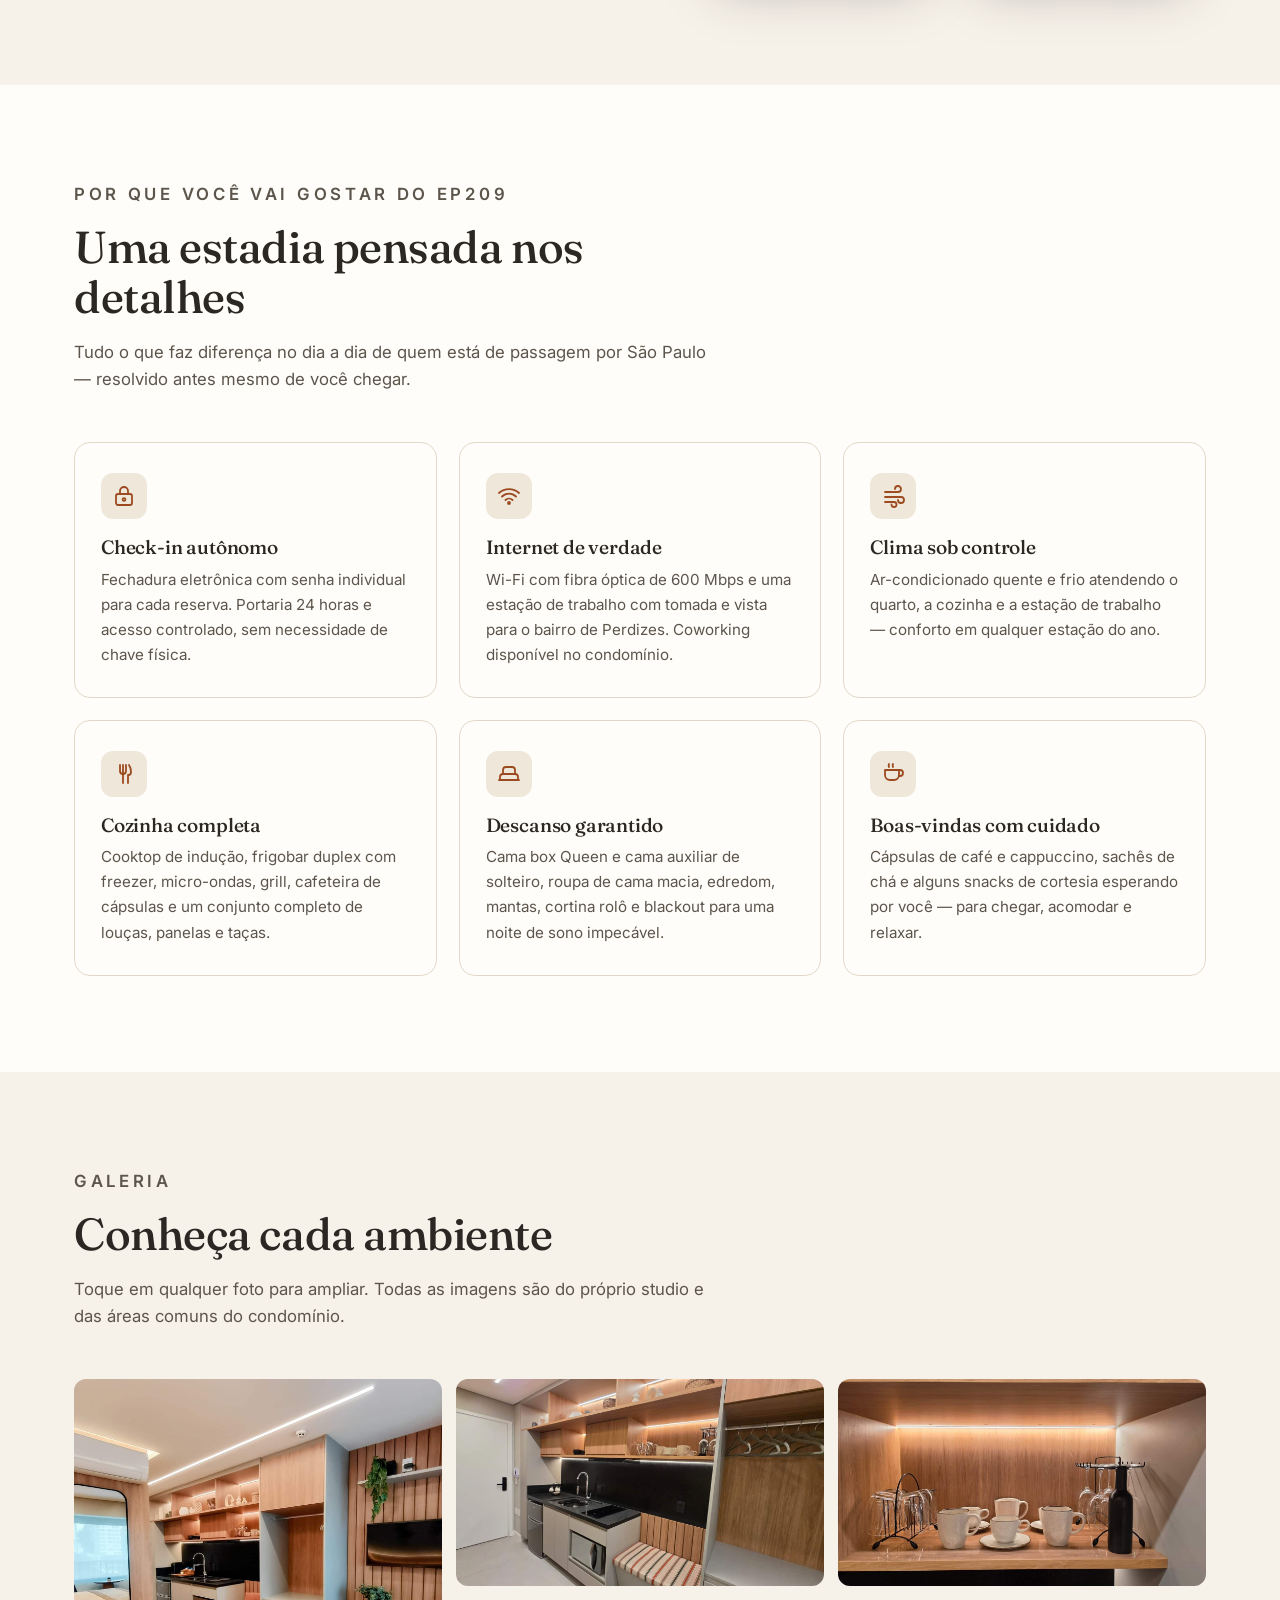
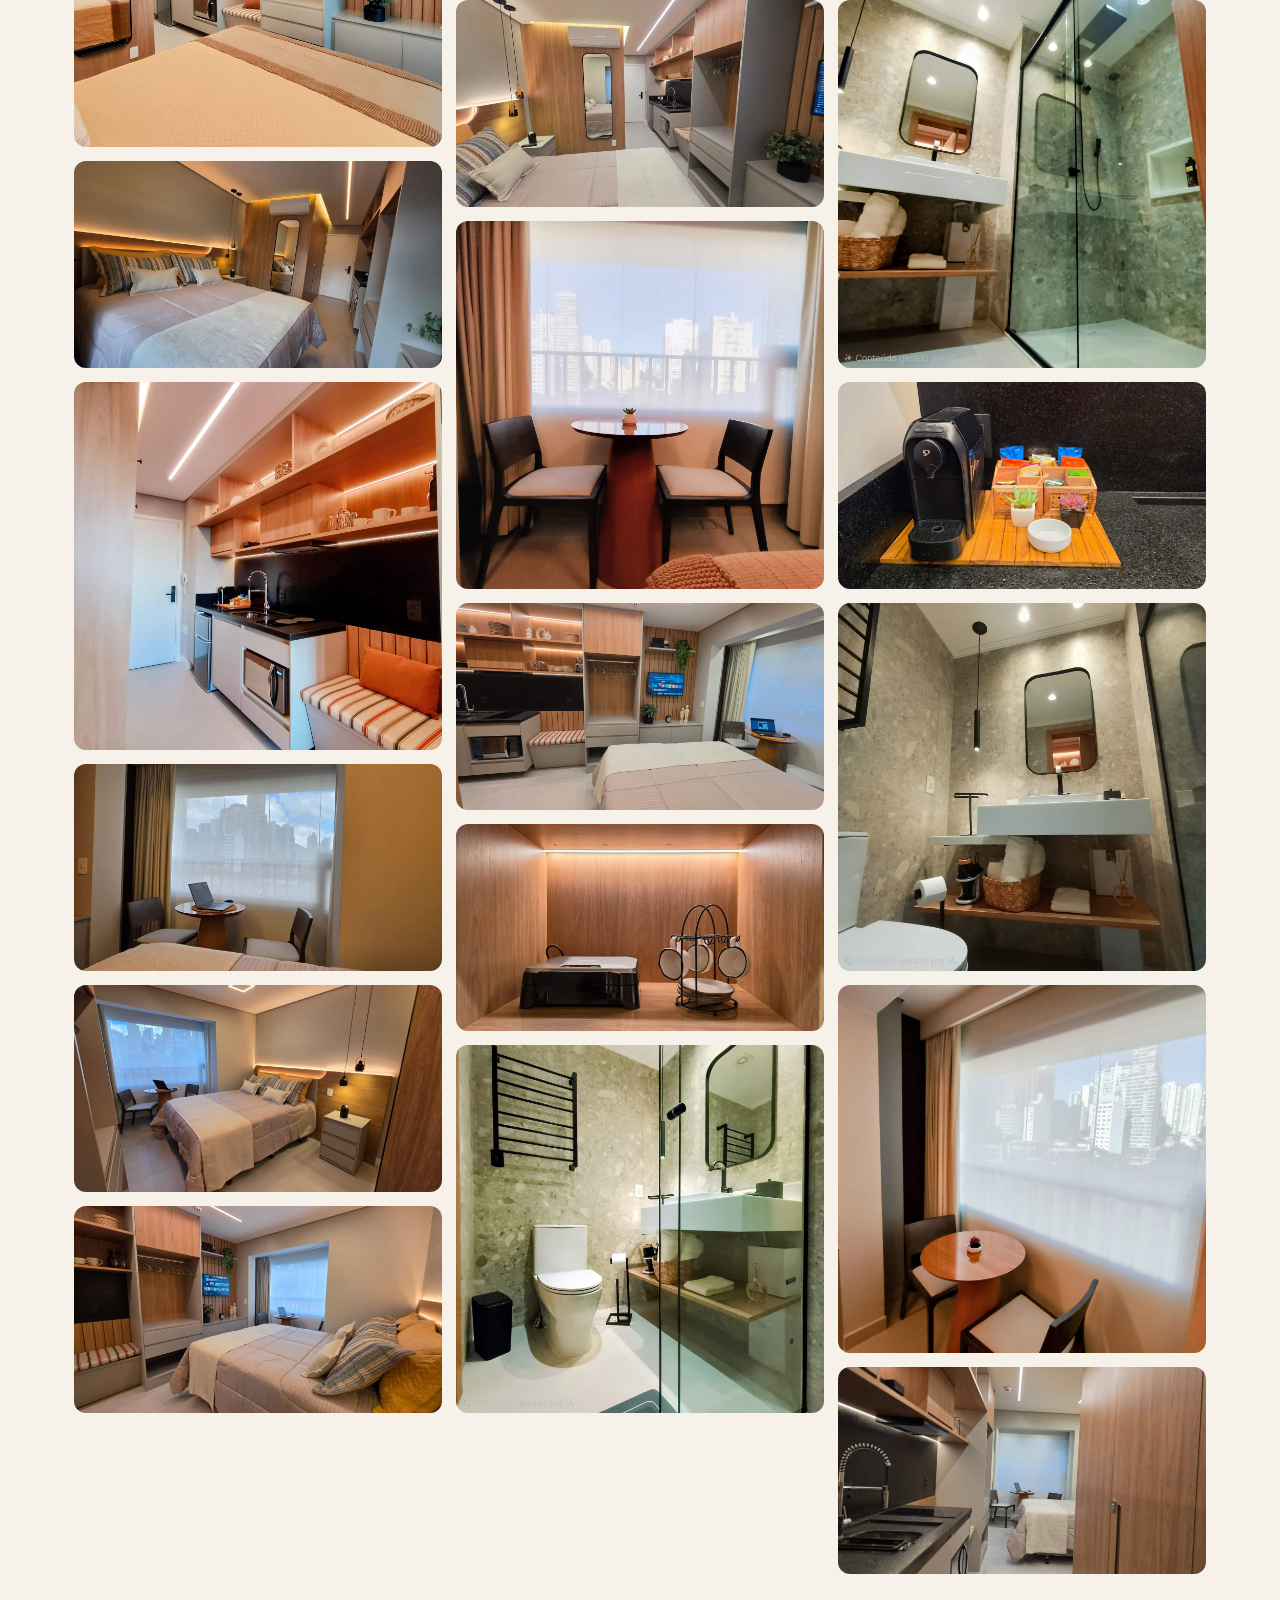
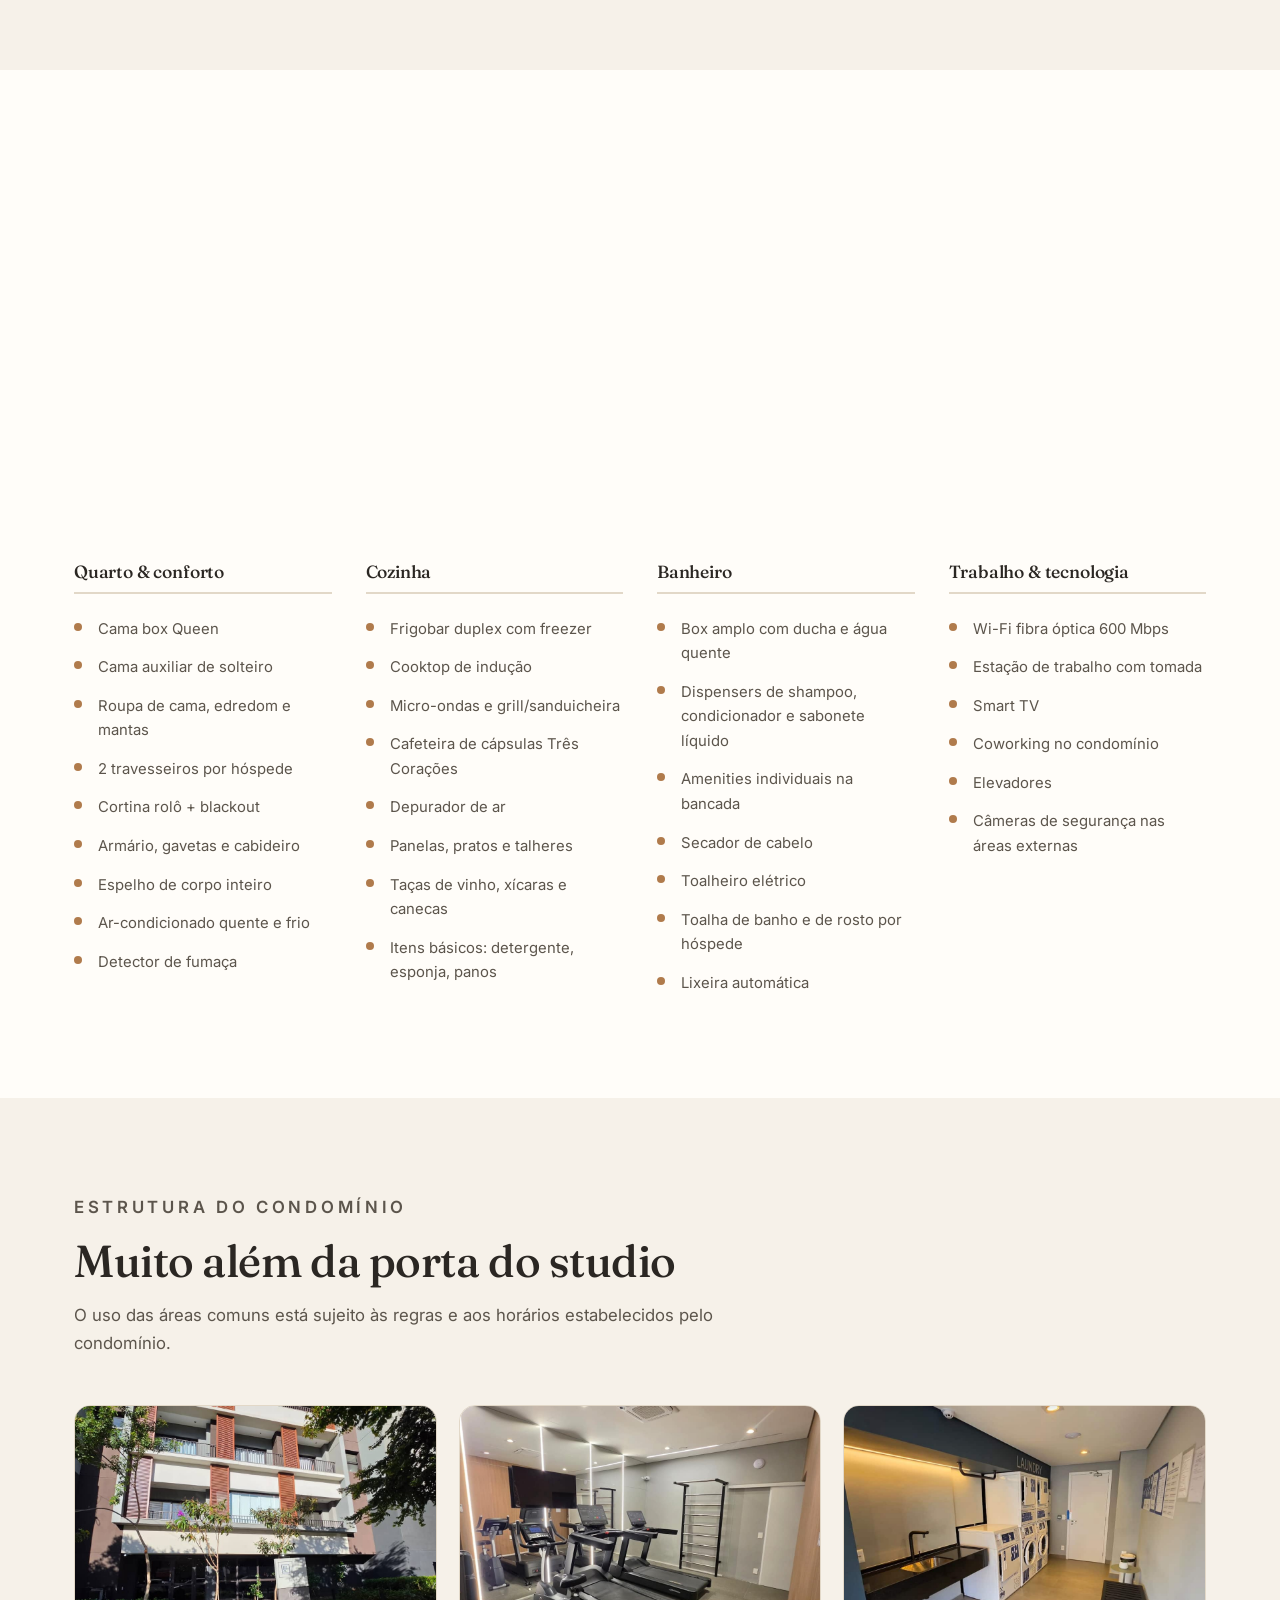
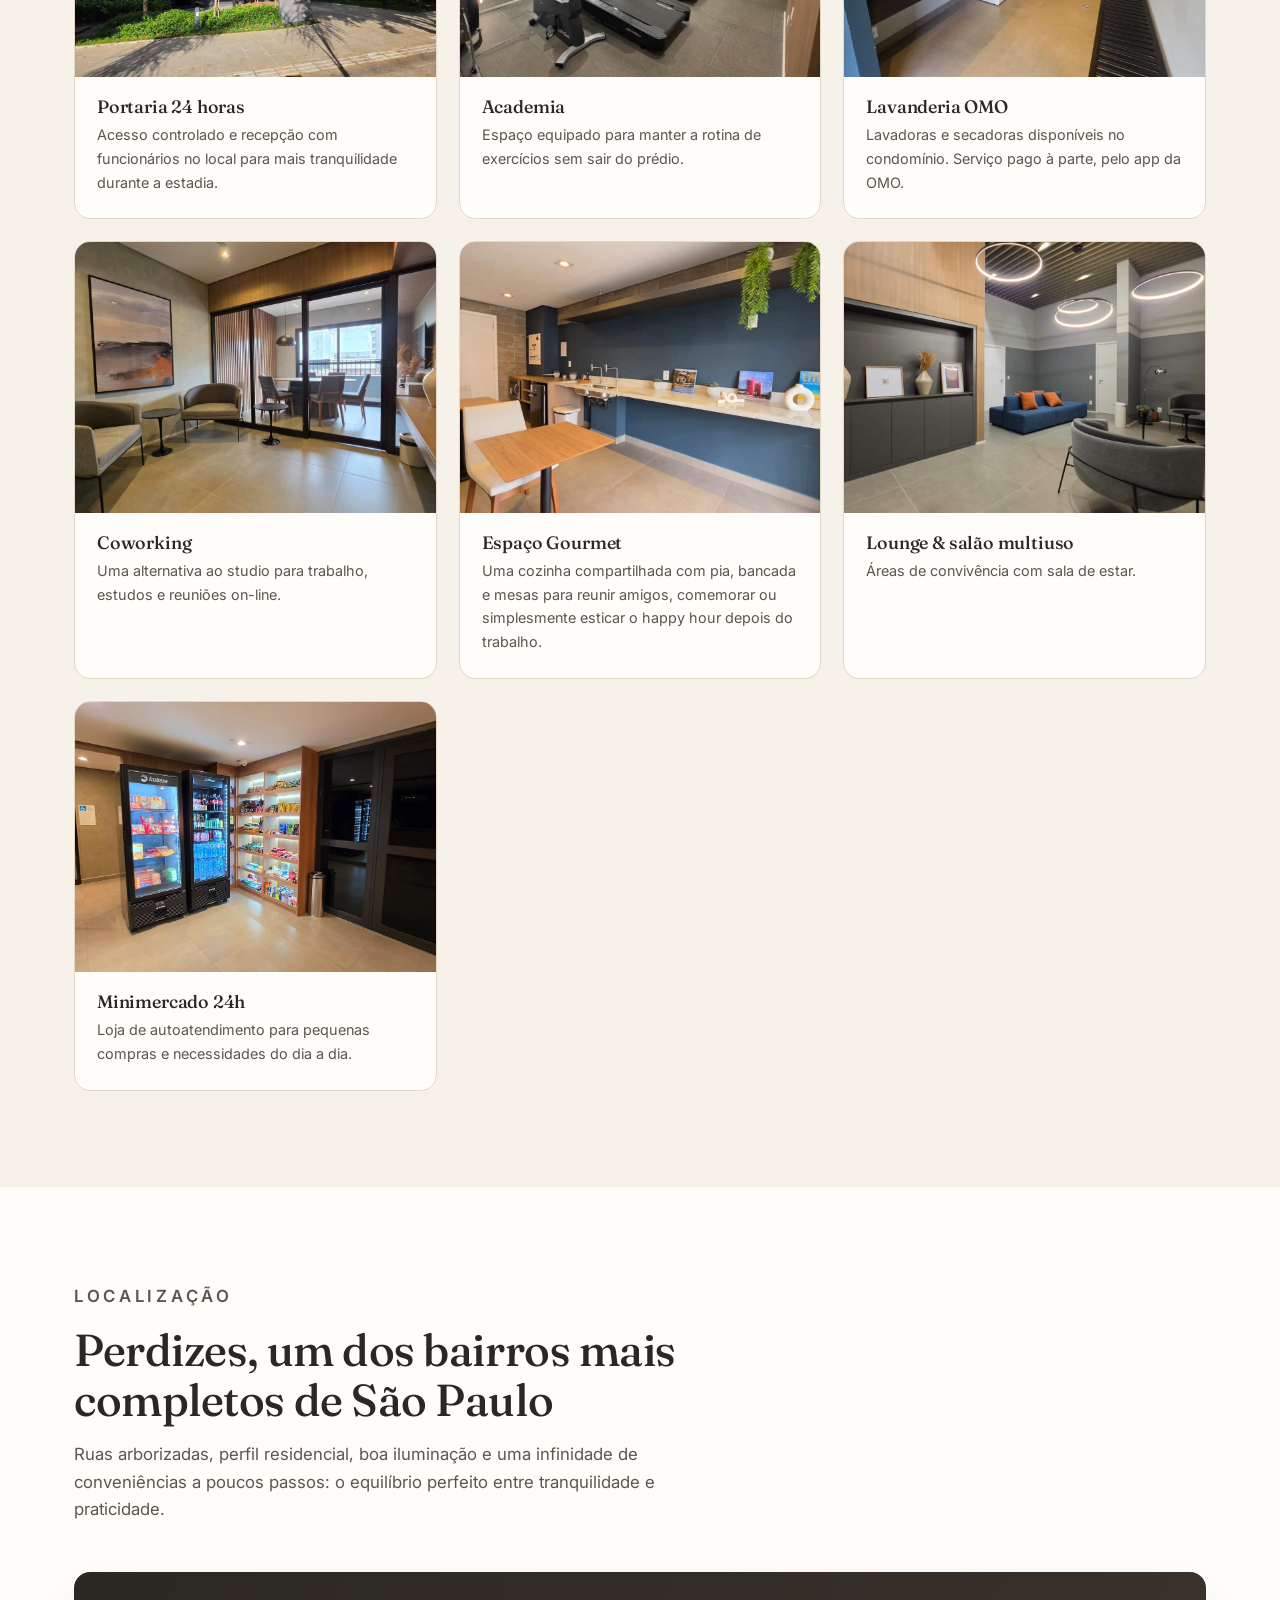
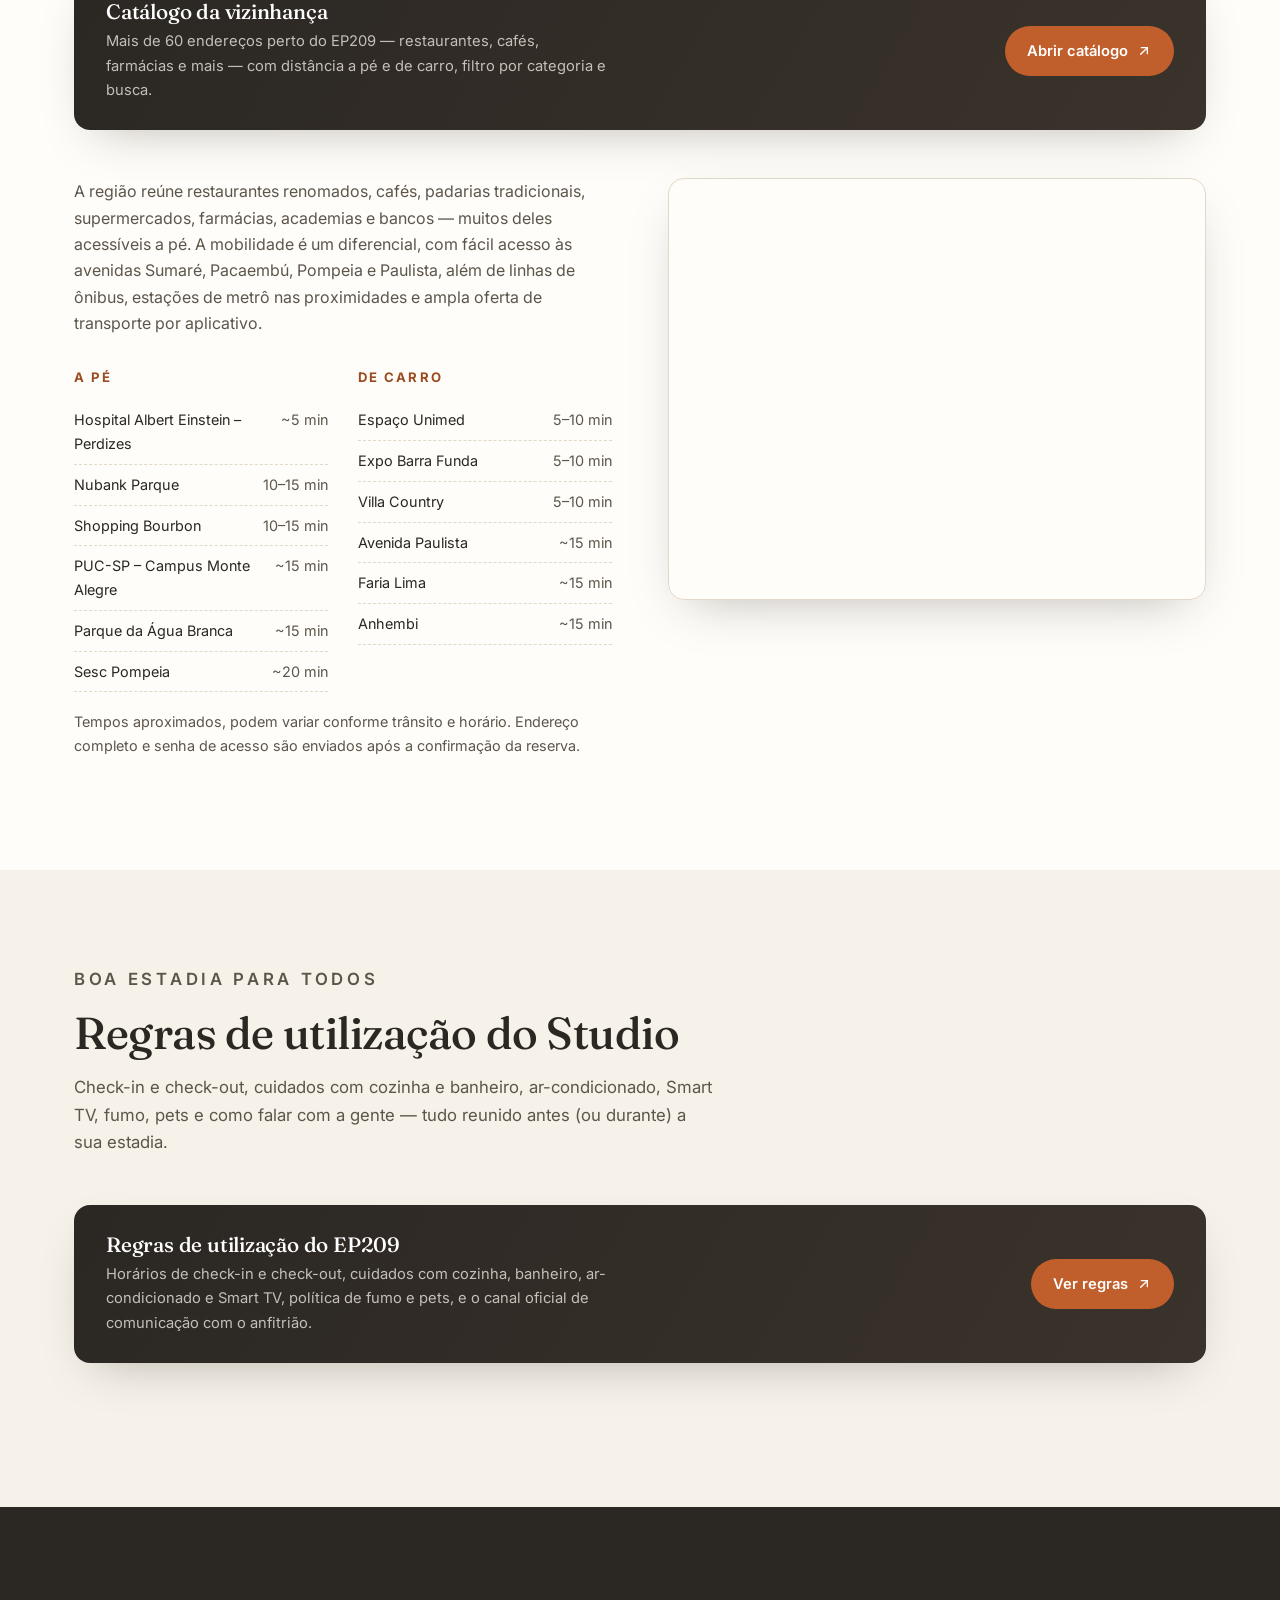
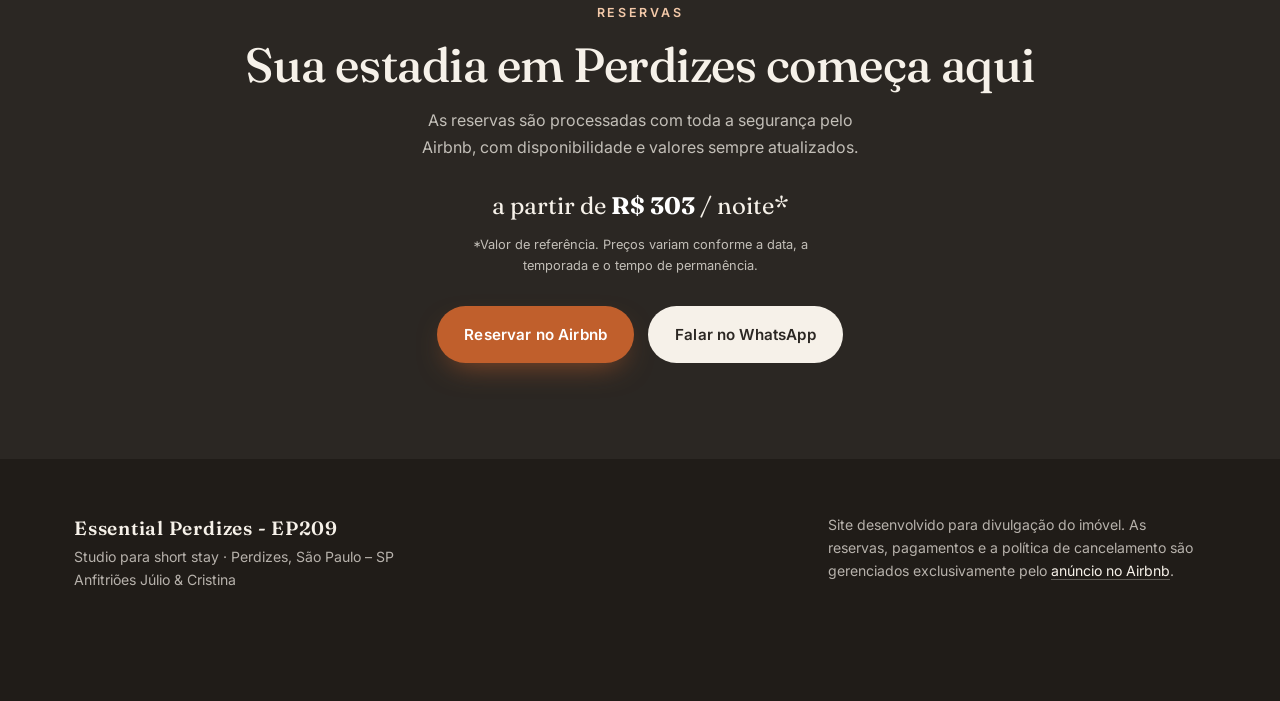
==== commit 43700be2: "Adiciona página de Regras de Utilização e atalho de retorno na Vizinhança Novo atalho regras-studio-" ====
--- a/index.html
+++ b/index.html
@@ -33,6 +33,7 @@
       <a href="#localizacao">Localização</a>
       <a href="guia-studio-ep209.html" target="_blank" rel="noopener">Guia do Studio ↗</a>
       <a href="catalogo-vizinhanca-ep209.html" target="_blank" rel="noopener">Vizinhança ↗</a>
+      <a href="regras-studio-ep209.html" target="_blank" rel="noopener">Regras da Casa ↗</a>
       <a class="btn btn--primary" href="https://www.airbnb.com.br/rooms/1728453226119477229" target="_blank" rel="noopener">Reservar no Airbnb</a>
     </nav>
     <button class="nav-toggle" id="navToggle" aria-label="Abrir menu" aria-expanded="false">
@@ -355,6 +356,24 @@
   </div>
 </section>
 
+<!-- ============ HOUSE RULES ============ -->
+<section class="section" id="regras">
+  <div class="wrap">
+    <div class="section__head reveal">
+      <p class="eyebrow">Boa estadia para todos</p>
+      <h2>Regras de utilização do Studio</h2>
+      <p>Check-in e check-out, cuidados com cozinha e banheiro, ar-condicionado, Smart TV, fumo, pets e como falar com a gente — tudo reunido antes (ou durante) a sua estadia.</p>
+    </div>
+    <a class="loc-catalog reveal" href="regras-studio-ep209.html" target="_blank" rel="noopener">
+      <div class="loc-catalog__text">
+        <h3>Regras de utilização do EP209</h3>
+        <p>Horários de check-in e check-out, cuidados com cozinha, banheiro, ar-condicionado e Smart TV, política de fumo e pets, e o canal oficial de comunicação com o anfitrião.</p>
+      </div>
+      <span class="loc-catalog__cta">Ver regras <svg viewBox="0 0 24 24" fill="none" stroke="currentColor" stroke-width="2" stroke-linecap="round" stroke-linejoin="round"><path d="M7 17 17 7"/><path d="M8 7h9v9"/></svg></span>
+    </a>
+  </div>
+</section>
+
 <!-- ============ RESERVE ============ -->
 <section class="section reserve" id="reservar">
   <div class="wrap">
--- a/assets/css/styles.css
+++ b/assets/css/styles.css
@@ -330,9 +330,9 @@
 
 /* ---------- Responsive ---------- */
 /* Nav switches to the mobile menu earlier than the general layout breakpoint
-   below — with 7 links + the Reservar button, it starts wrapping awkwardly
-   on common notebook widths (1280–1366px) well before 960px. */
-@media (max-width: 1360px) {
+   below — with 8 links + the Reservar button, it starts wrapping awkwardly
+   on common notebook widths (1280–1460px) well before 960px. */
+@media (max-width: 1480px) {
   .nav {
     position: fixed; inset: 72px 0 auto 0;
     flex-direction: column; align-items: stretch; gap: 0;
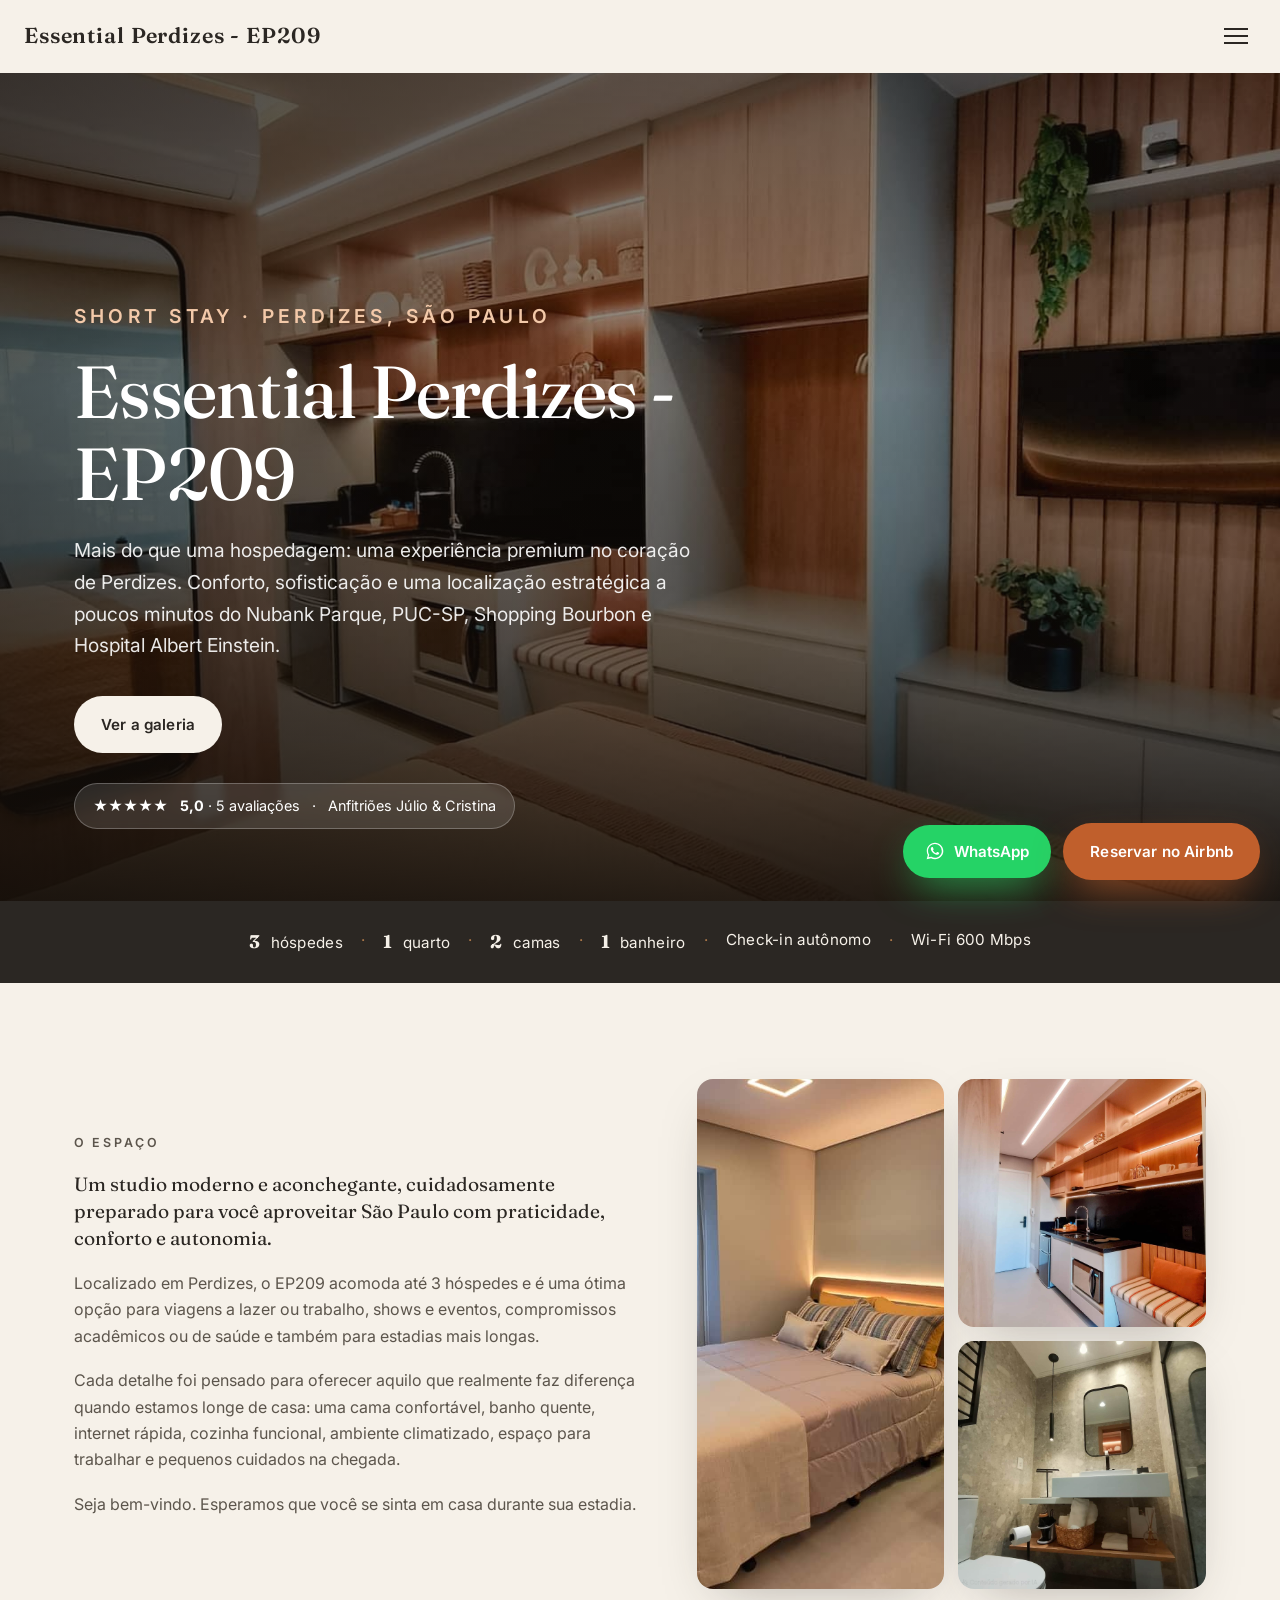
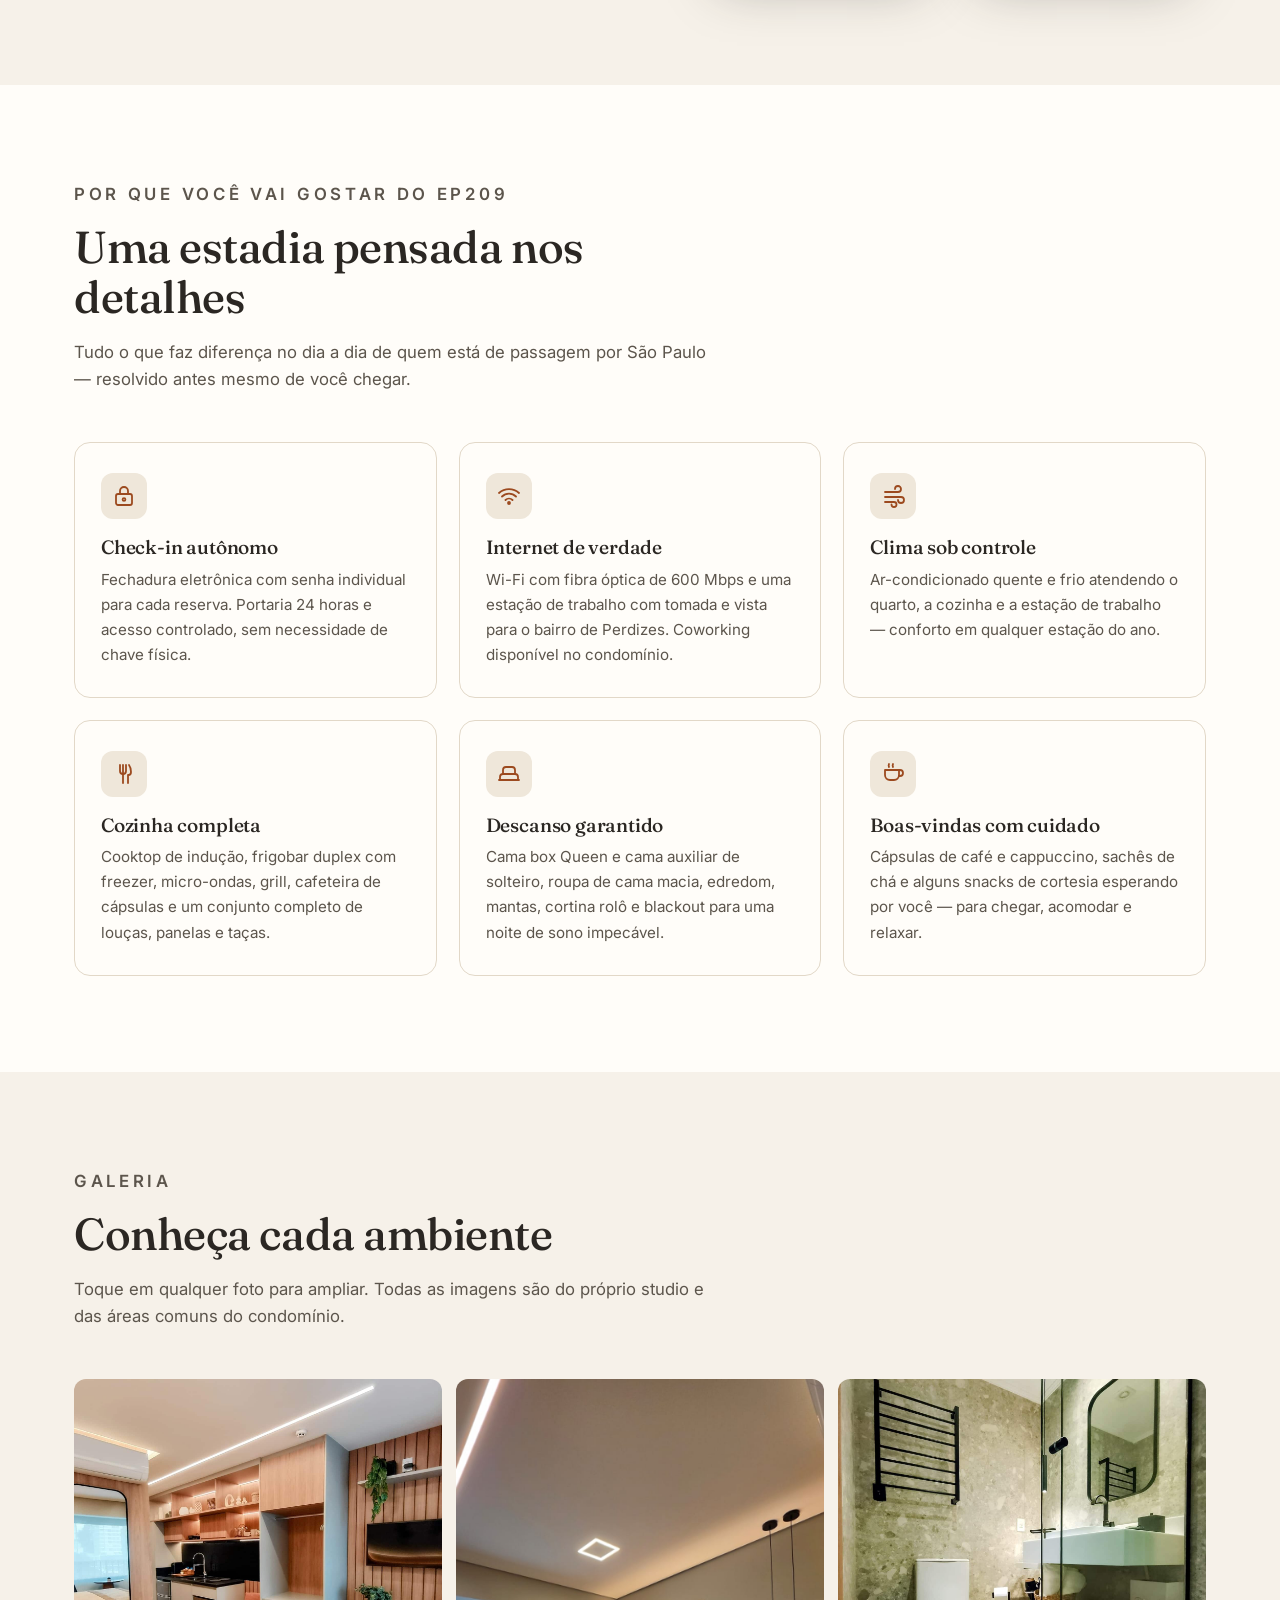
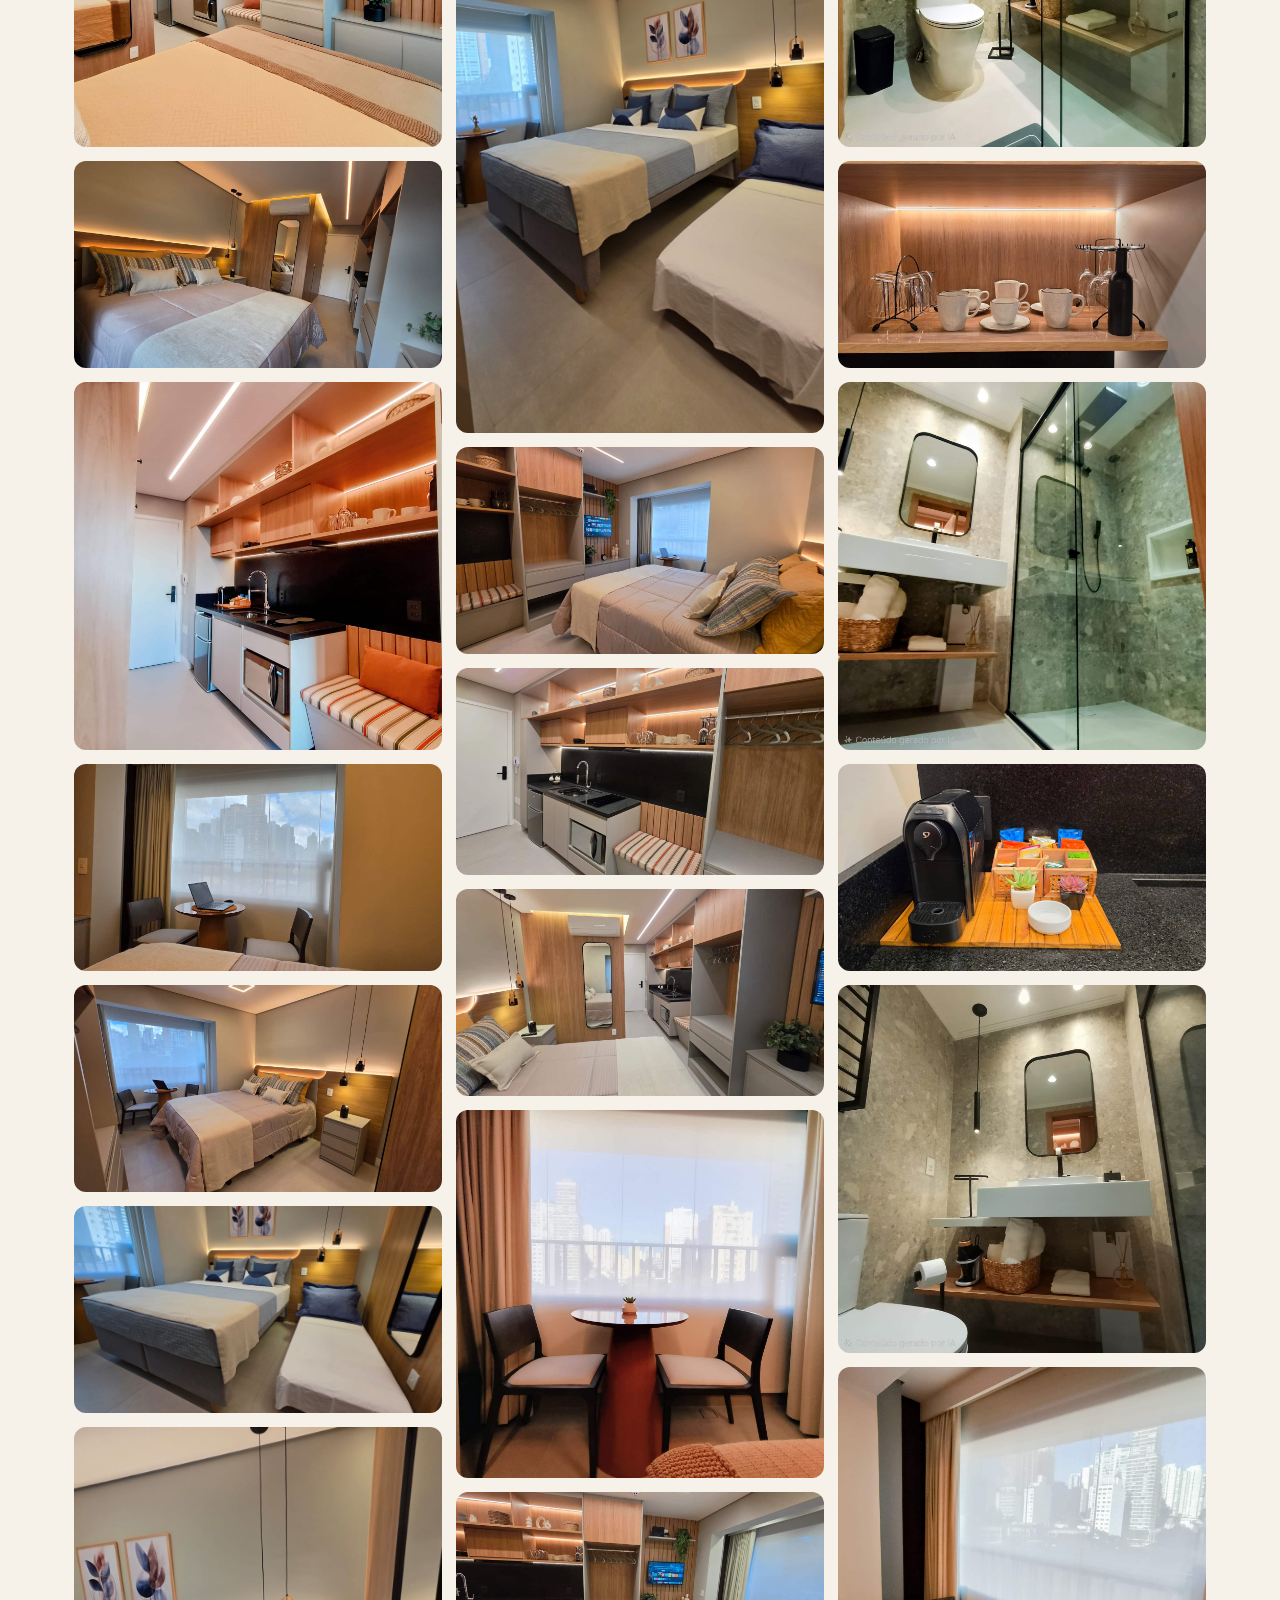
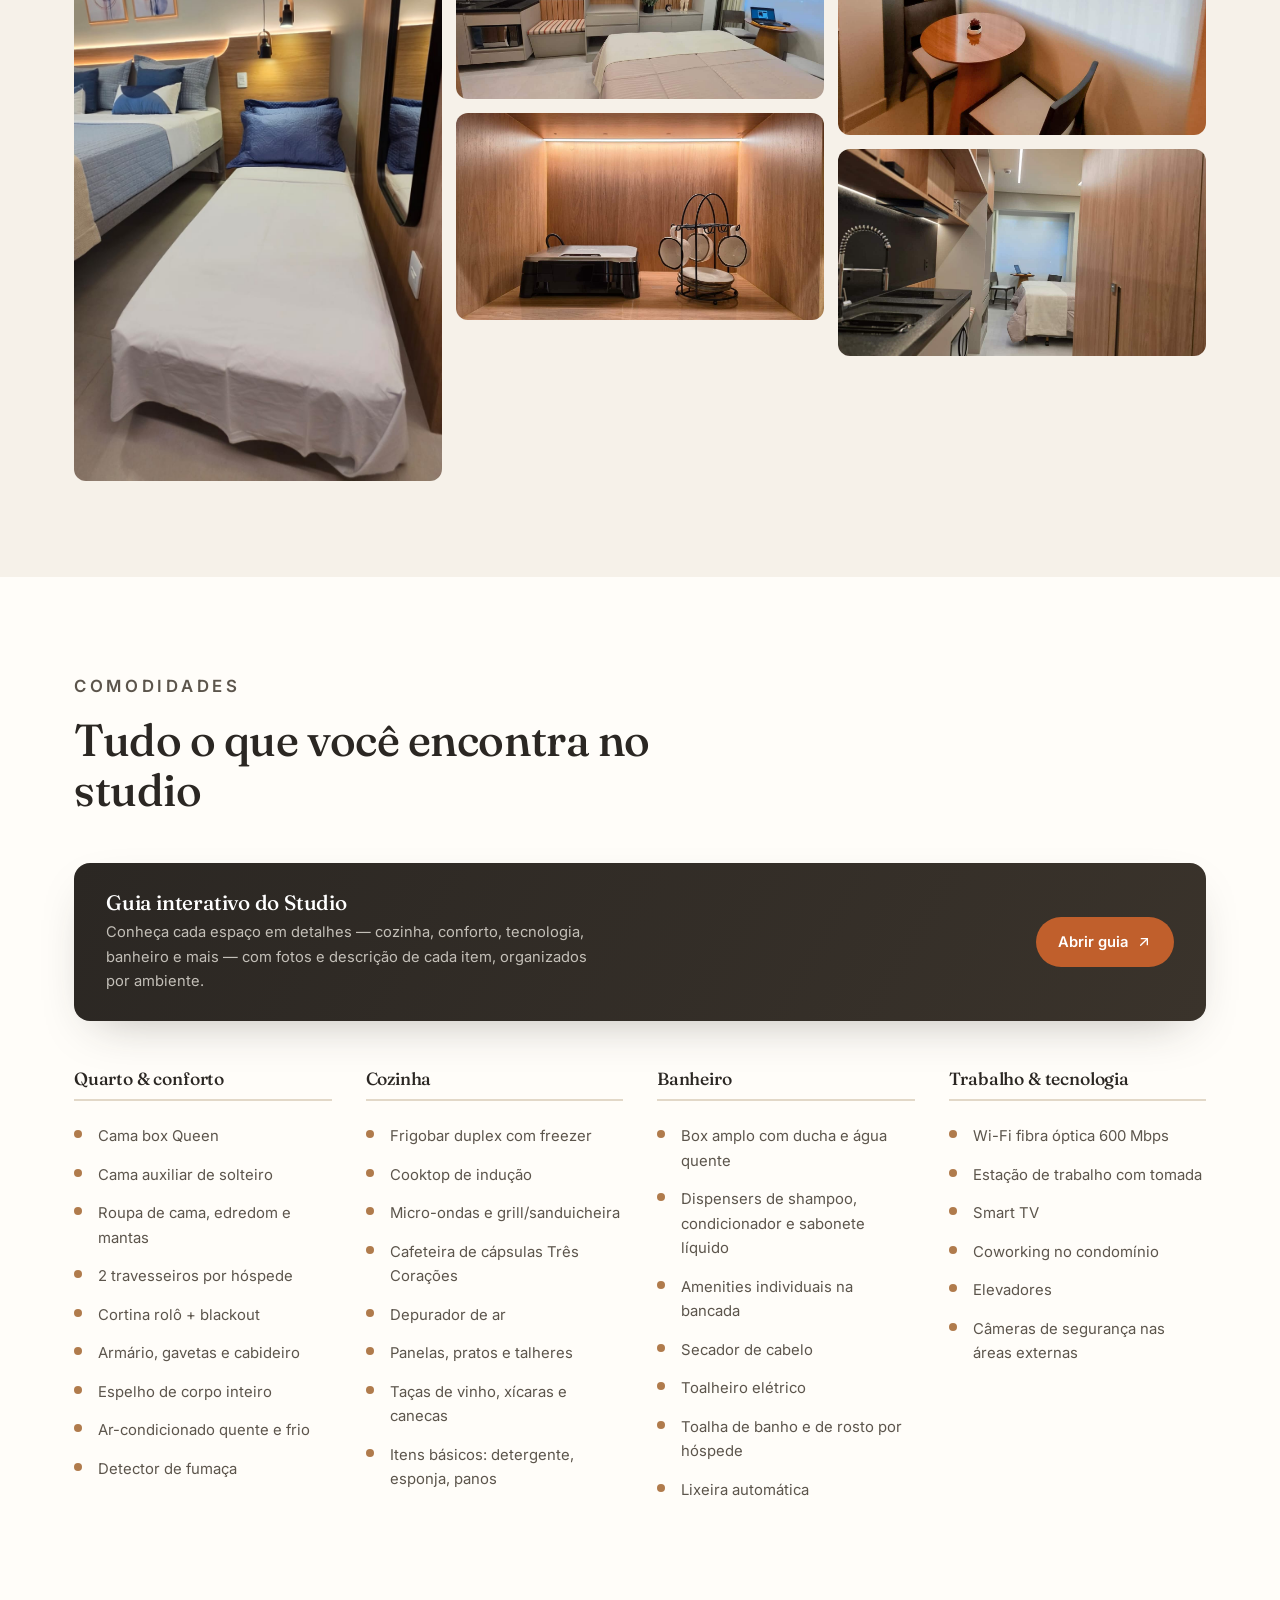
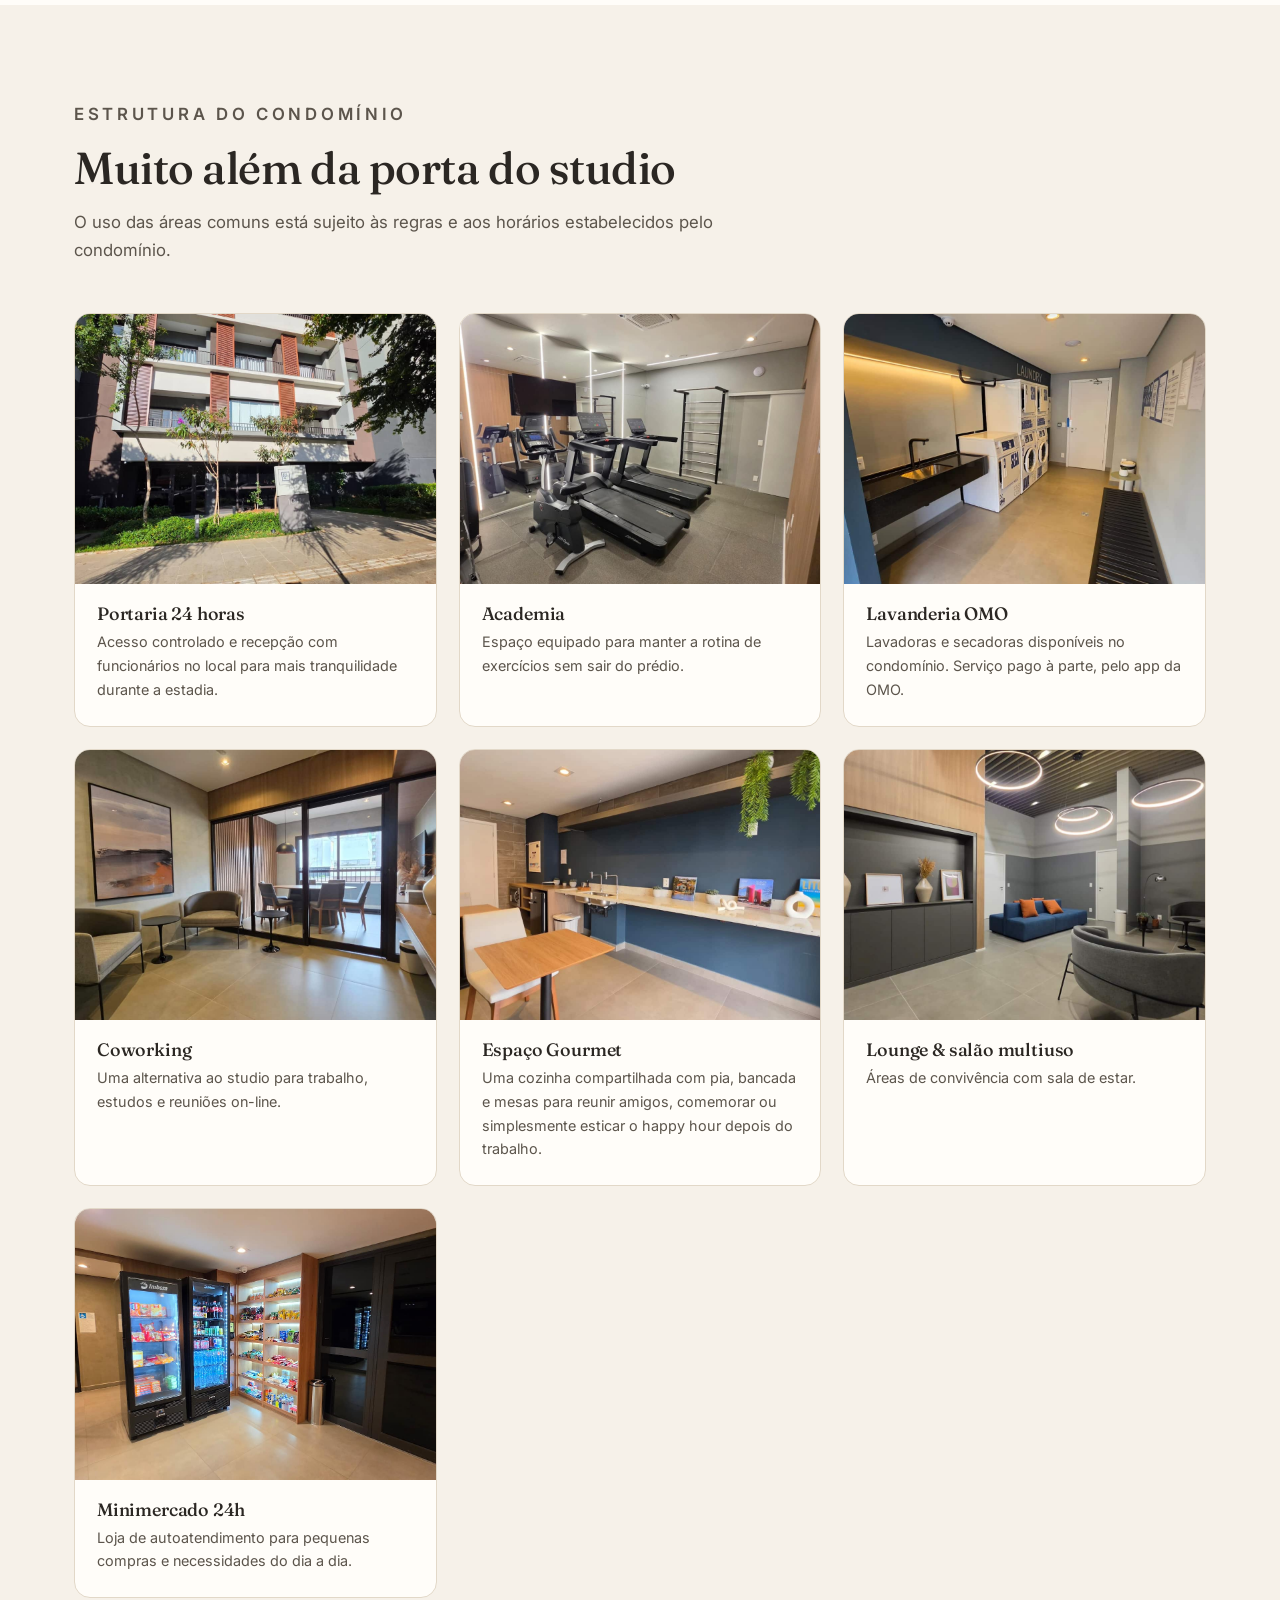
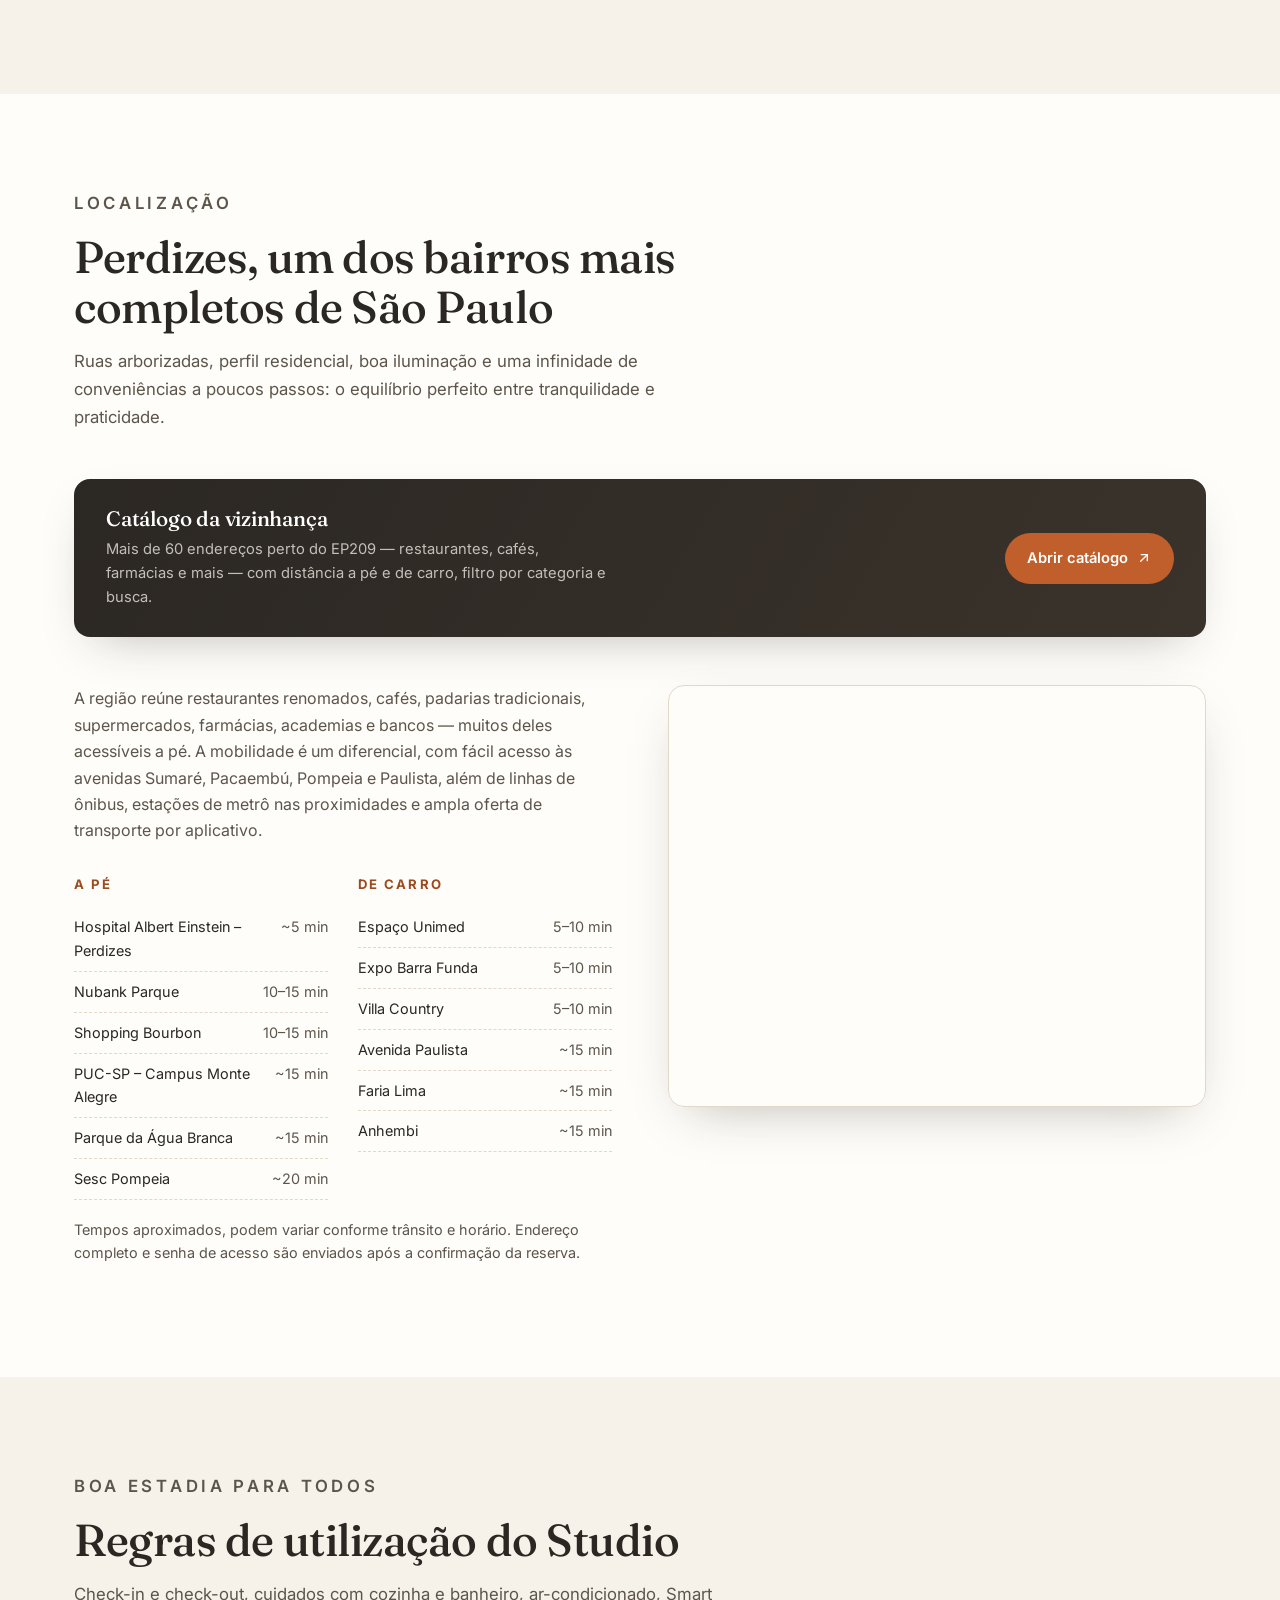
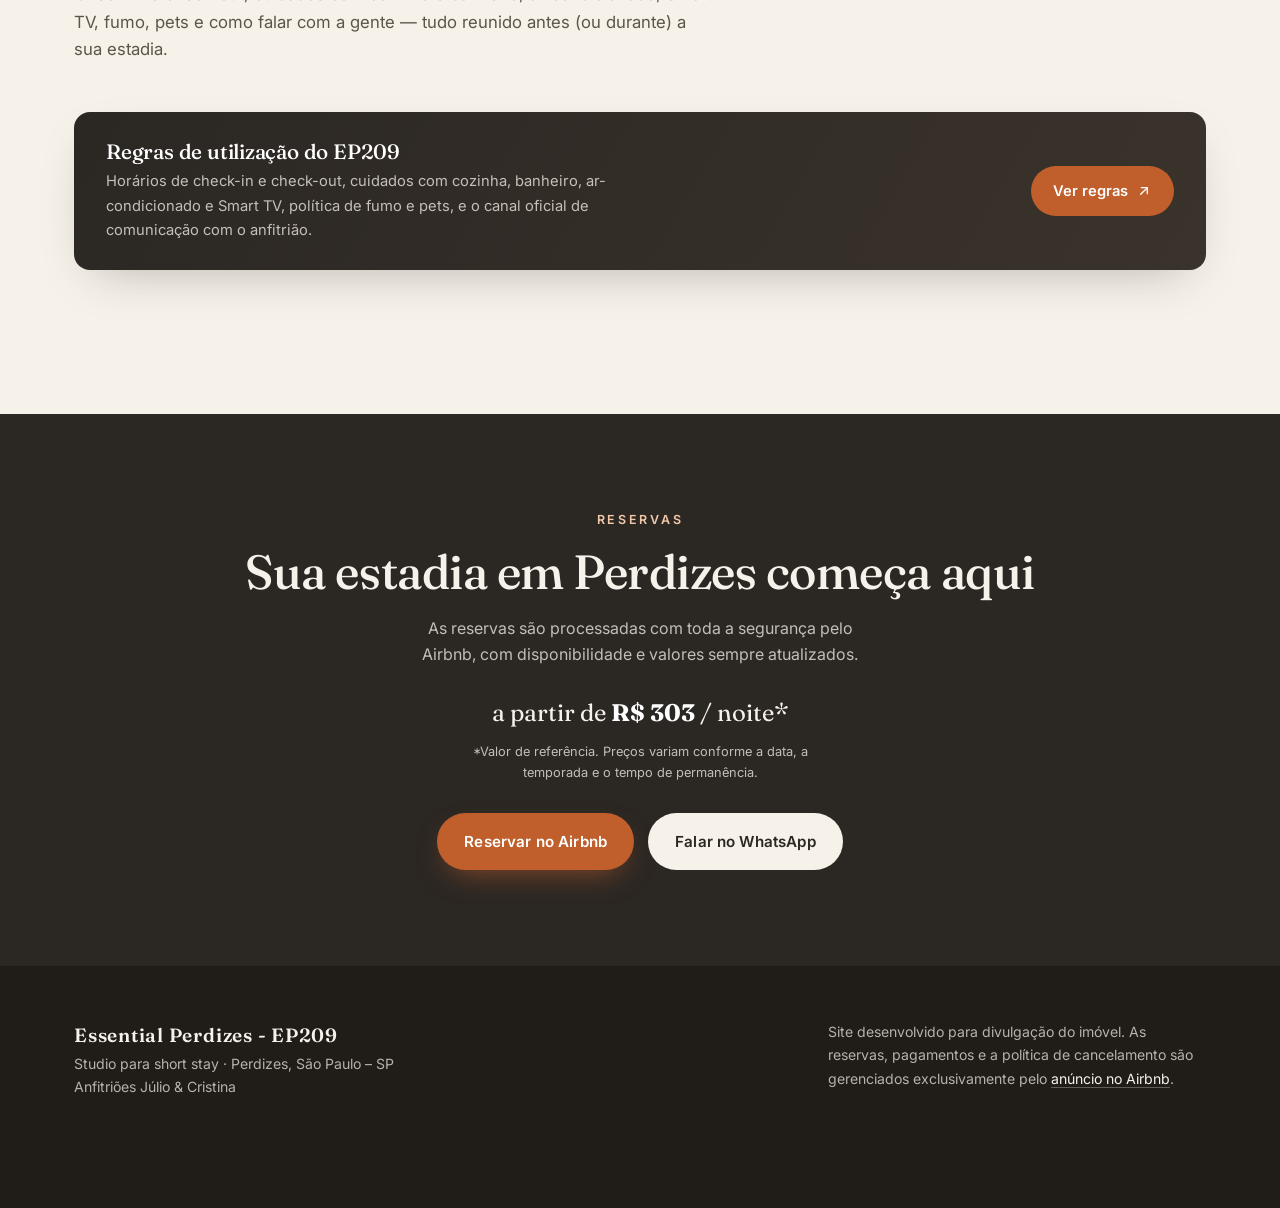
==== commit 97c33491: "Atualiza catálogo com novos parques, fotos da cama auxiliar e avaliações - Adiciona Parque Ibirapuer" ====
--- a/index.html
+++ b/index.html
@@ -56,7 +56,7 @@
     </div>
     <div class="hero__badge">
       <span>★★★★★</span>
-      <span><strong>5,0</strong> · 3 avaliações</span>
+      <span><strong>5,0</strong> · 5 avaliações</span>
       <span class="hero__badge-sep">·</span>
       <span class="hero__badge-host">Anfitriões Júlio &amp; Cristina</span>
     </div>
@@ -153,6 +153,9 @@
       <button data-src="assets/img/foto-03.jpg"><img src="assets/img/foto-03.jpg" alt="Cozinha equipada com cooktop de indução e micro-ondas" loading="lazy"></button>
       <button data-src="assets/img/foto-04.jpg"><img src="assets/img/foto-04.jpg" alt="Estação de trabalho com vista para a cidade" loading="lazy"></button>
       <button data-src="assets/img/foto-07.jpg"><img src="assets/img/foto-07.jpg" alt="Cama box Queen com iluminação aconchegante" loading="lazy"></button>
+      <button data-src="assets/img/foto-30.jpg"><img src="assets/img/foto-30.jpg" alt="Cama auxiliar montada ao lado da cama Queen" loading="lazy"></button>
+      <button data-src="assets/img/foto-31.jpg"><img src="assets/img/foto-31.jpg" alt="Cama auxiliar montada, vista aproximada" loading="lazy"></button>
+      <button data-src="assets/img/foto-32.jpg"><img src="assets/img/foto-32.jpg" alt="Quarto com as duas camas montadas, Queen e auxiliar" loading="lazy"></button>
       <button data-src="assets/img/foto-12.jpg"><img src="assets/img/foto-12.jpg" alt="Quarto visto do pé da cama, com Smart TV e closet" loading="lazy"></button>
       <button data-src="assets/img/foto-02.jpg"><img src="assets/img/foto-02.jpg" alt="Cozinha com cabideiro e entrada do studio" loading="lazy"></button>
       <button data-src="assets/img/foto-13.jpg"><img src="assets/img/foto-13.jpg" alt="Ambiente integrado: quarto e cozinha" loading="lazy"></button>
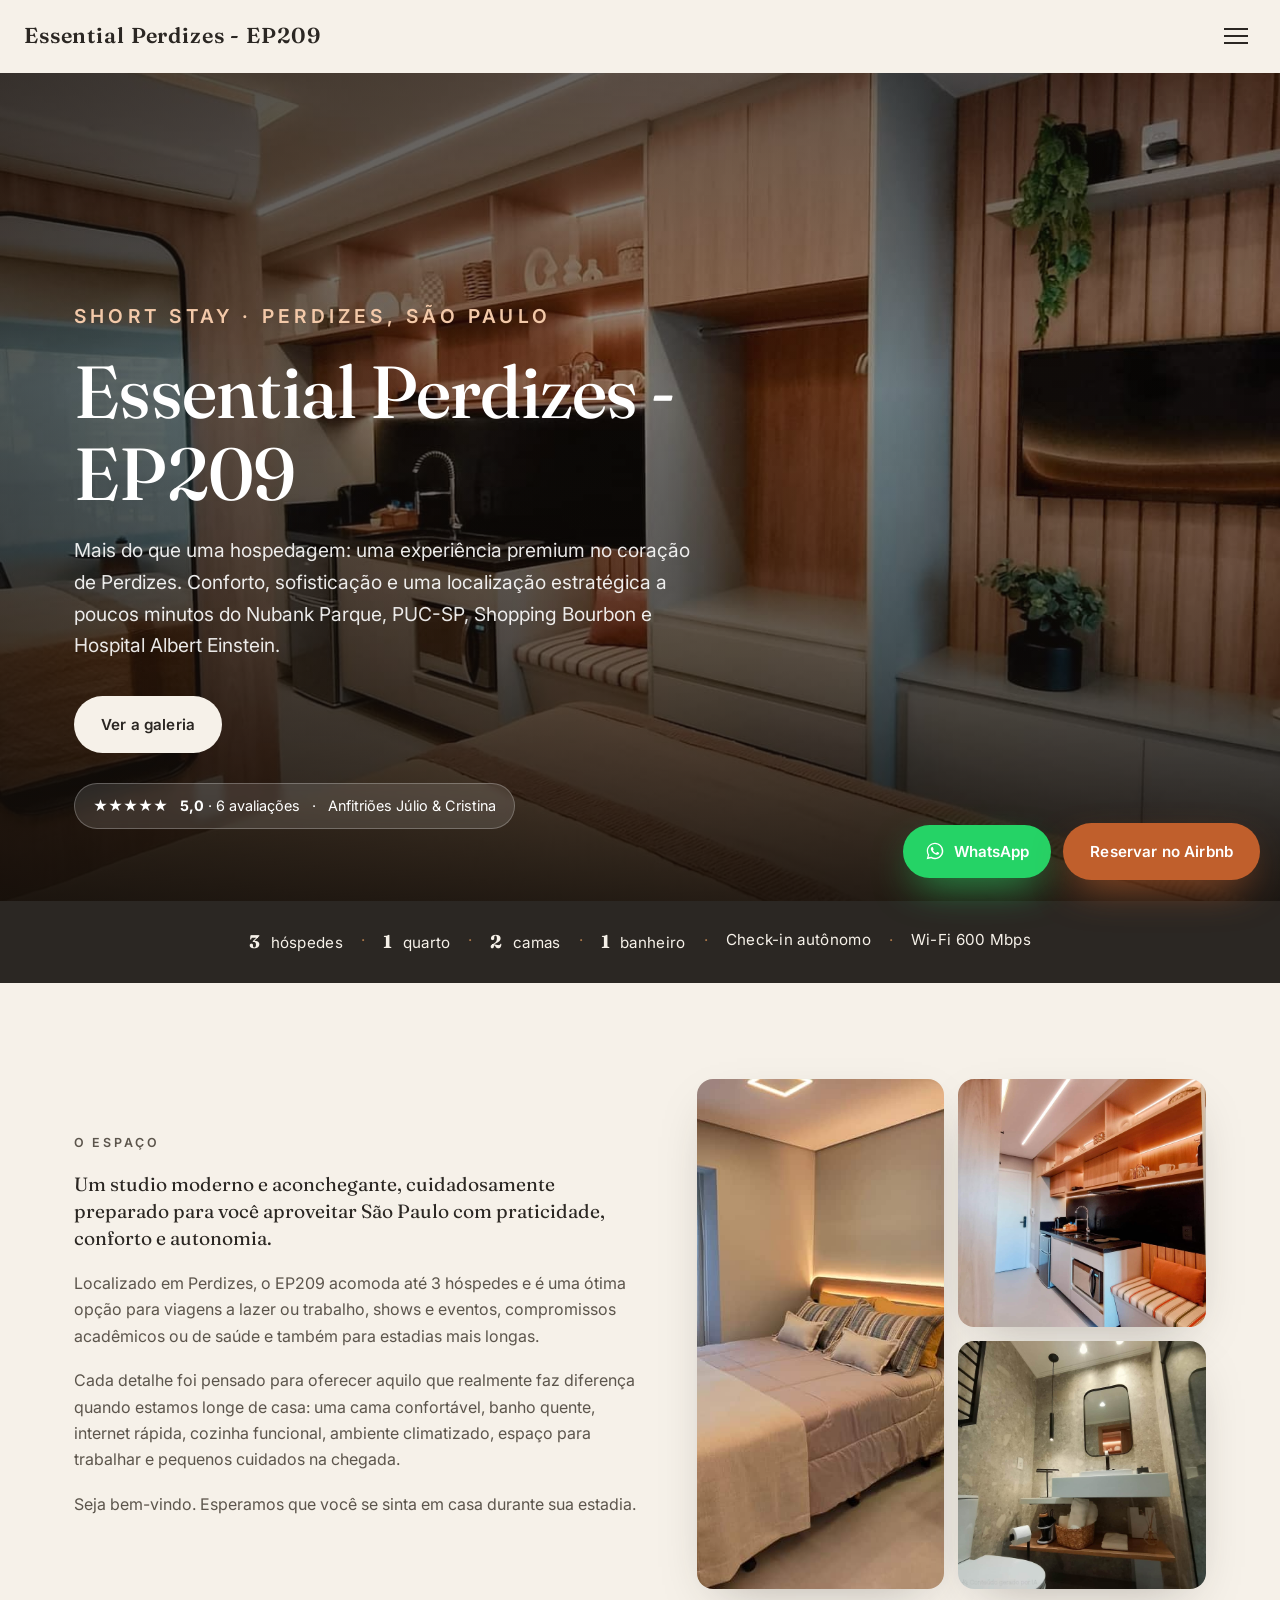
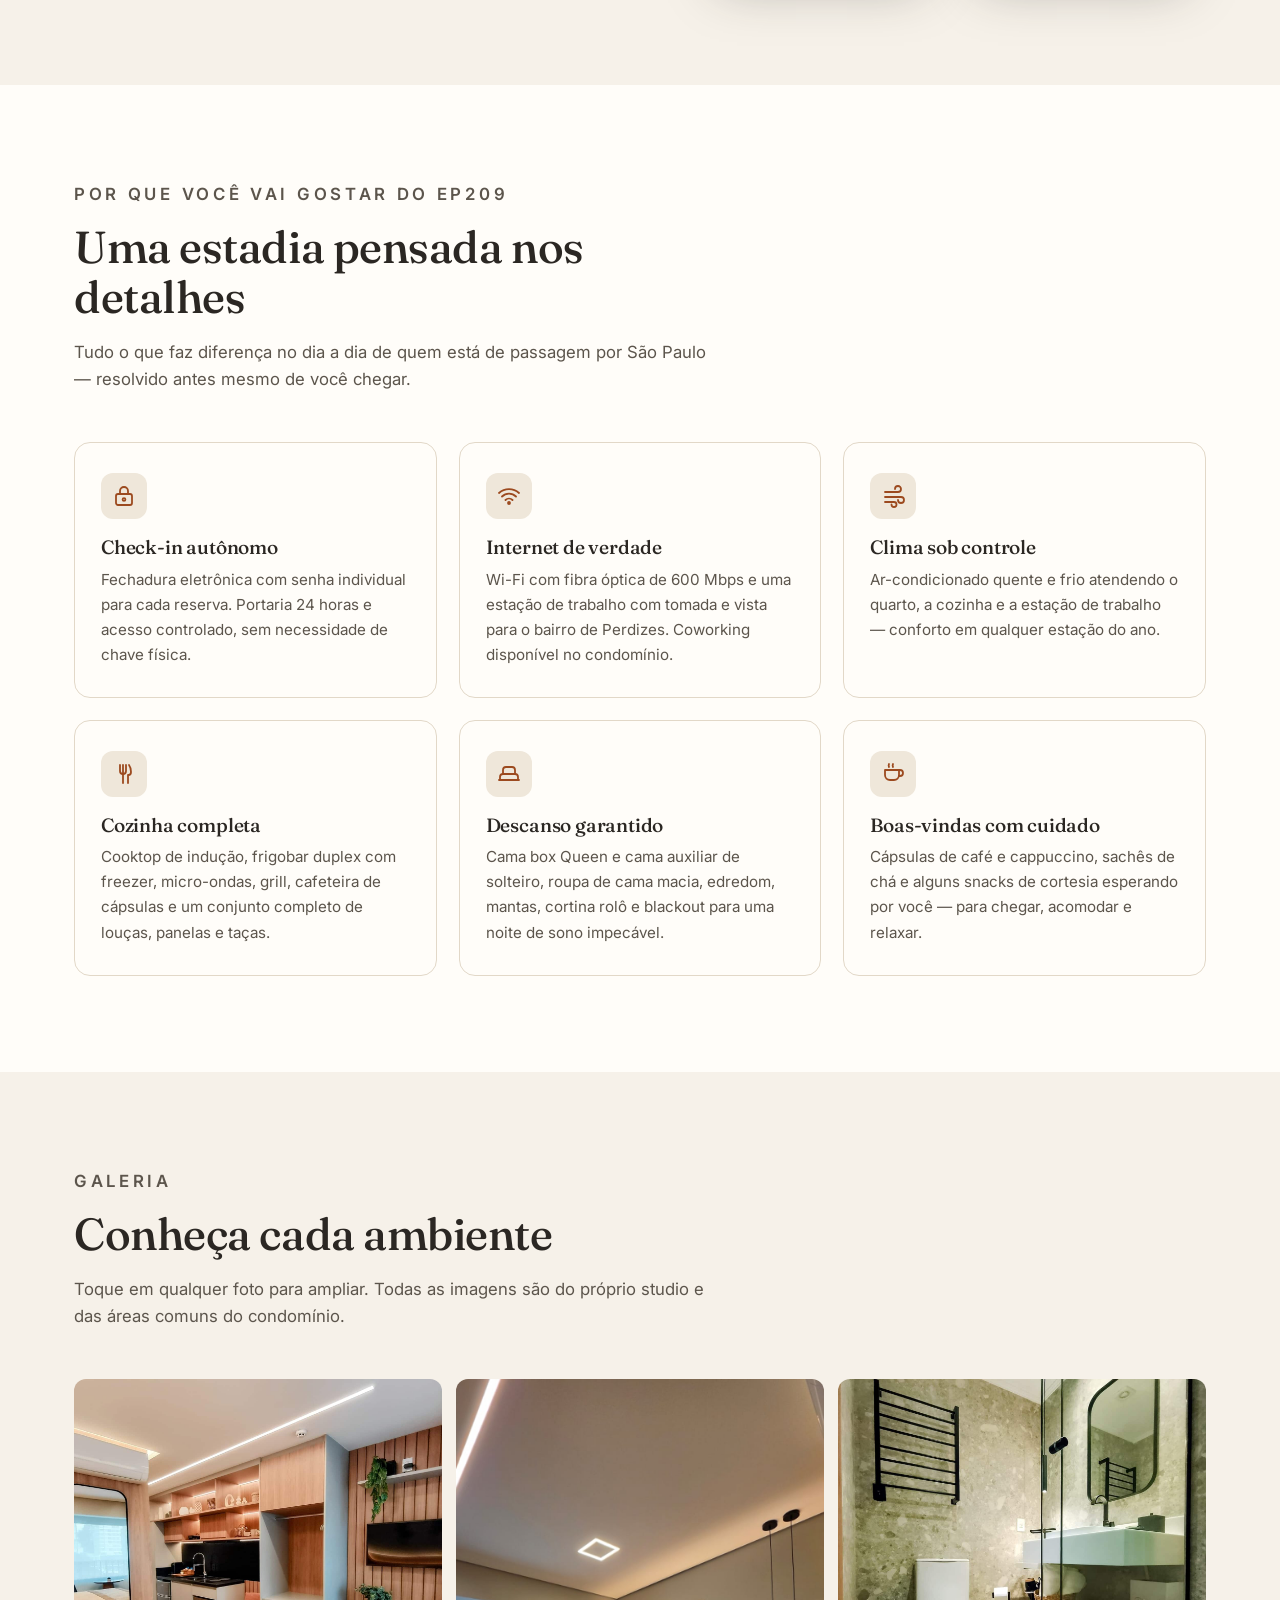
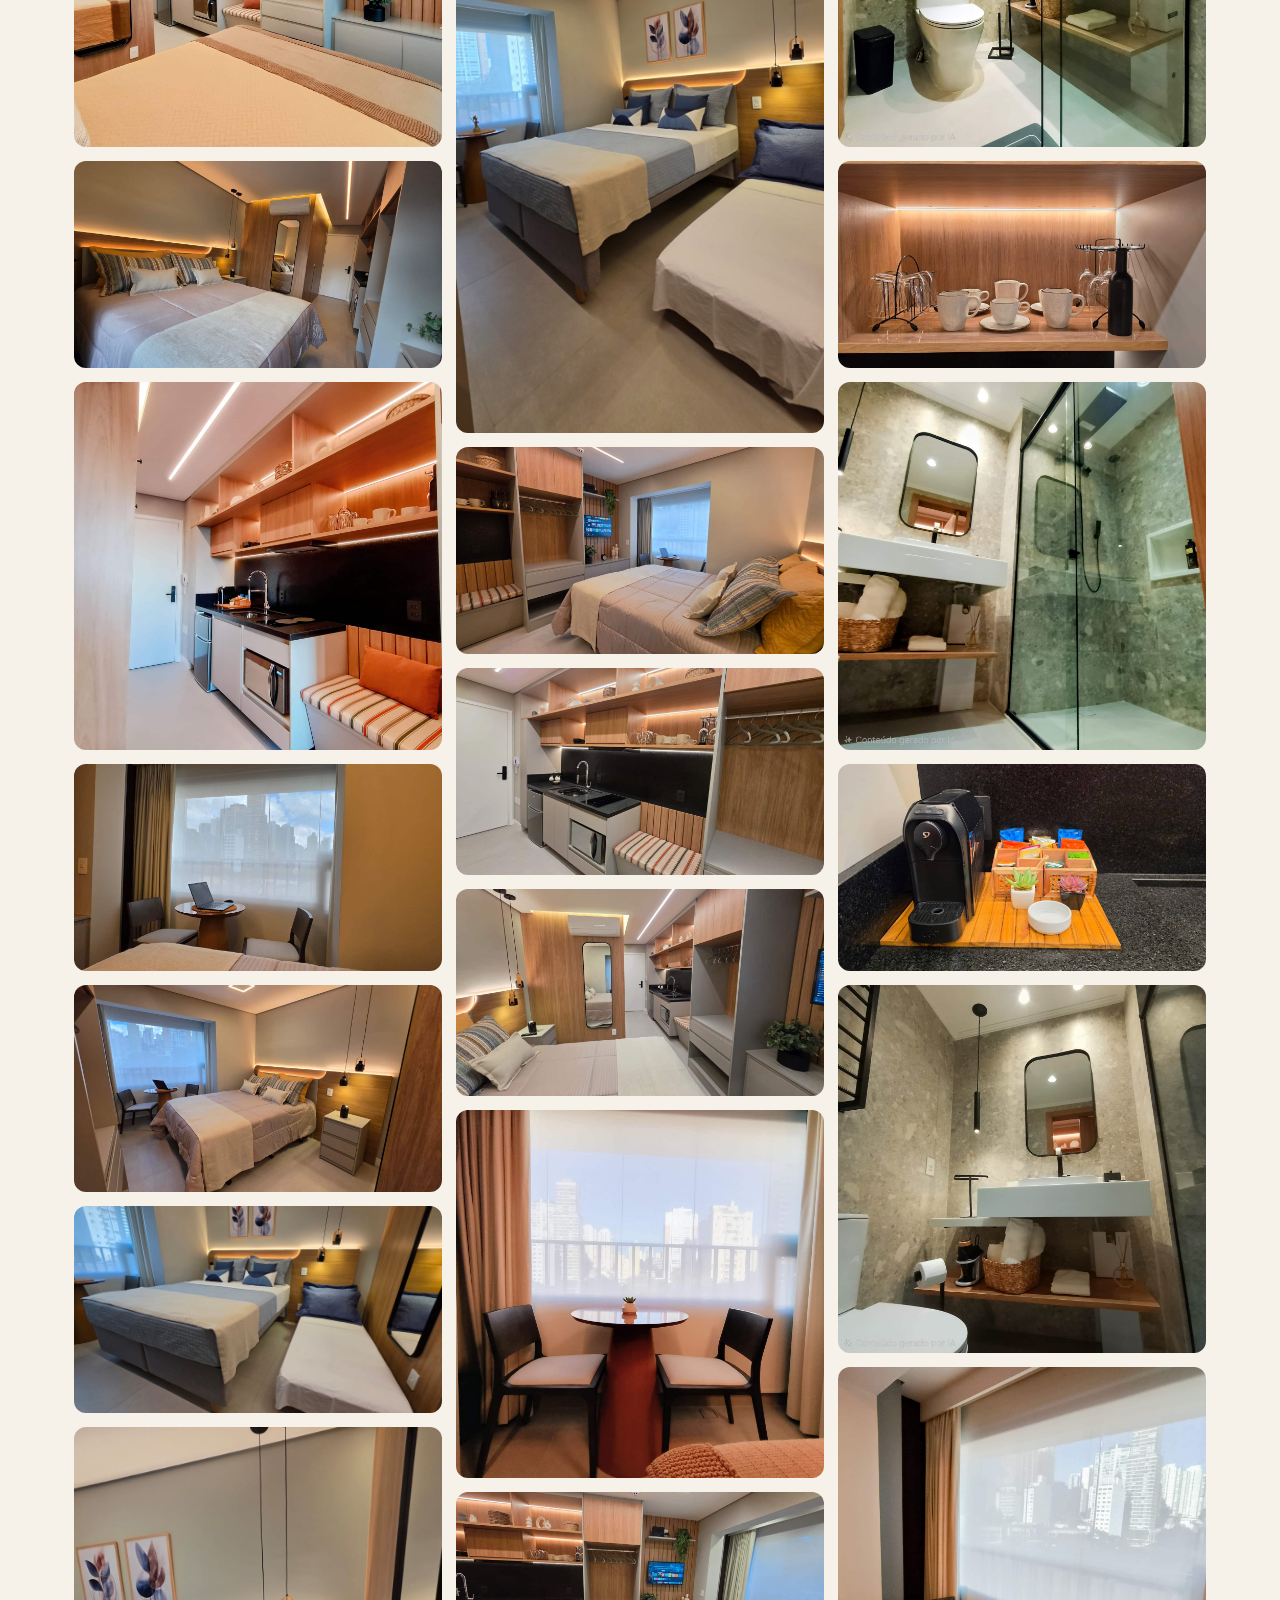
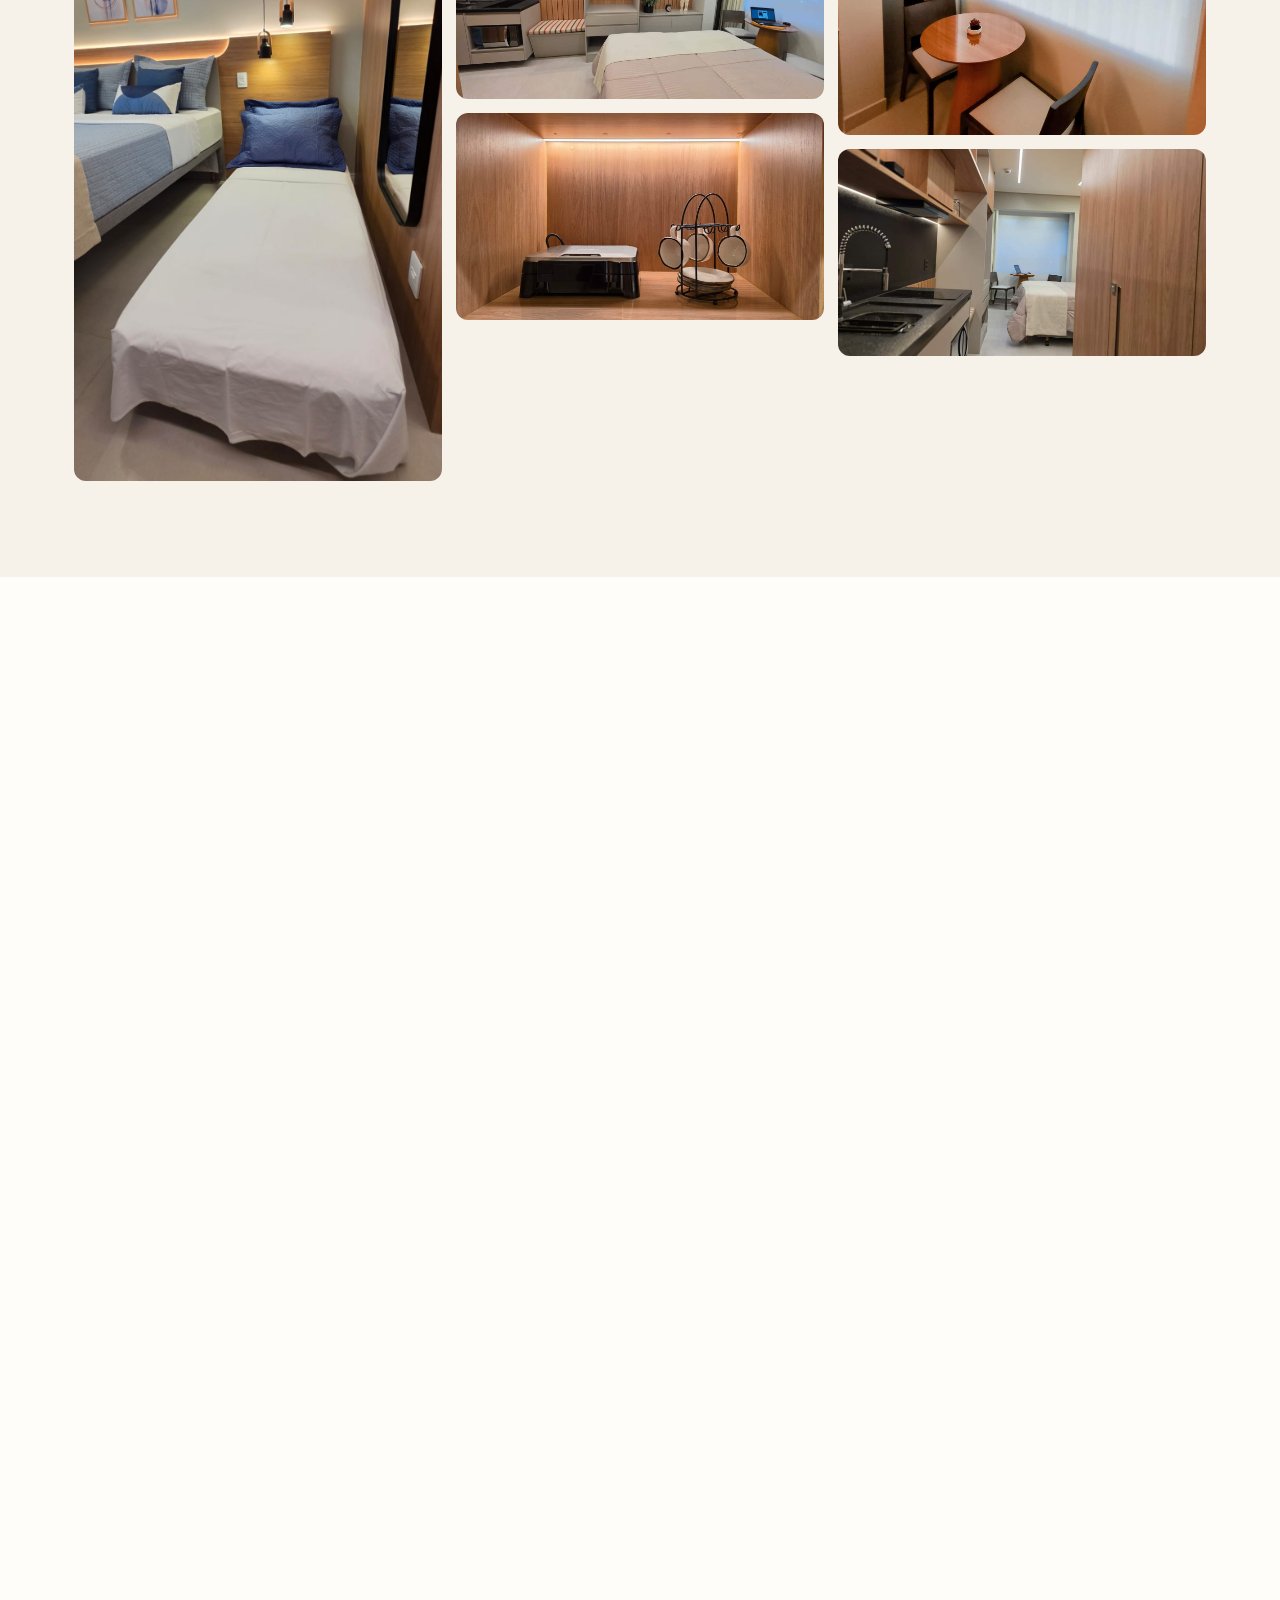
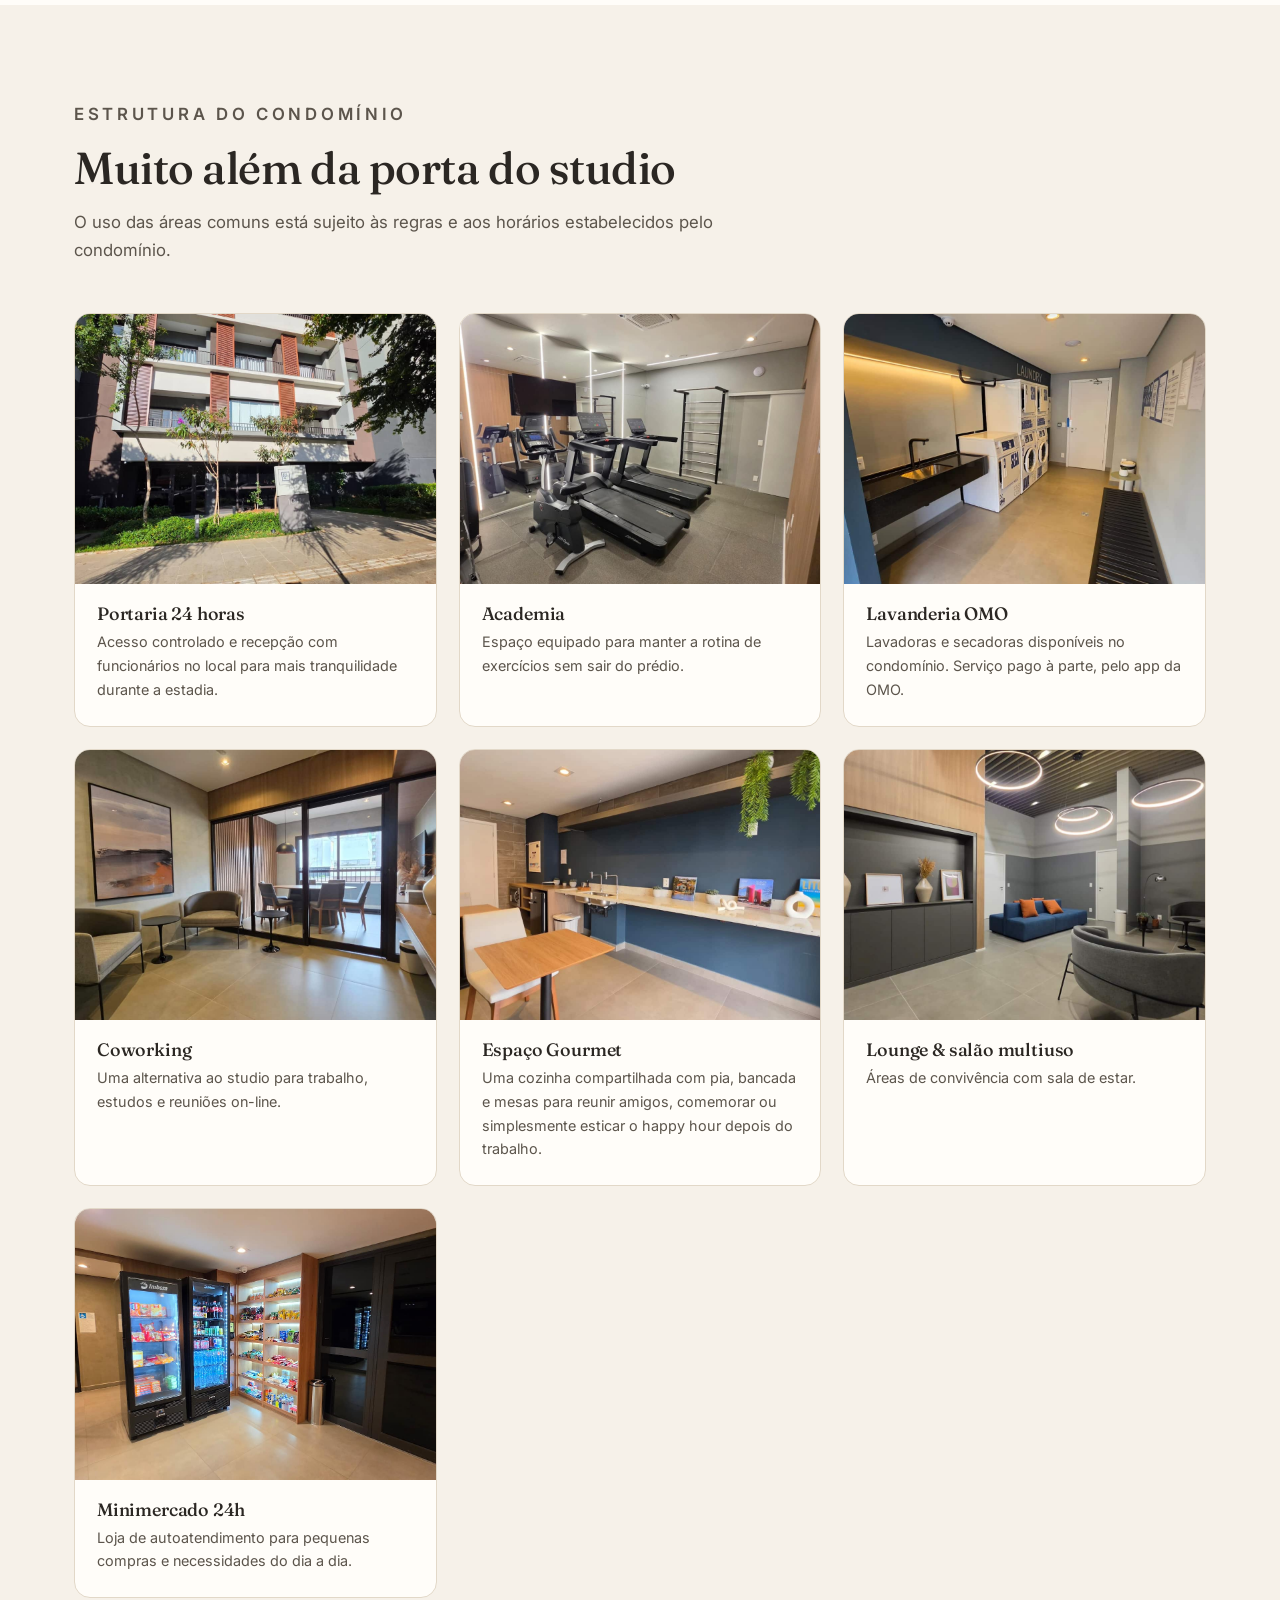
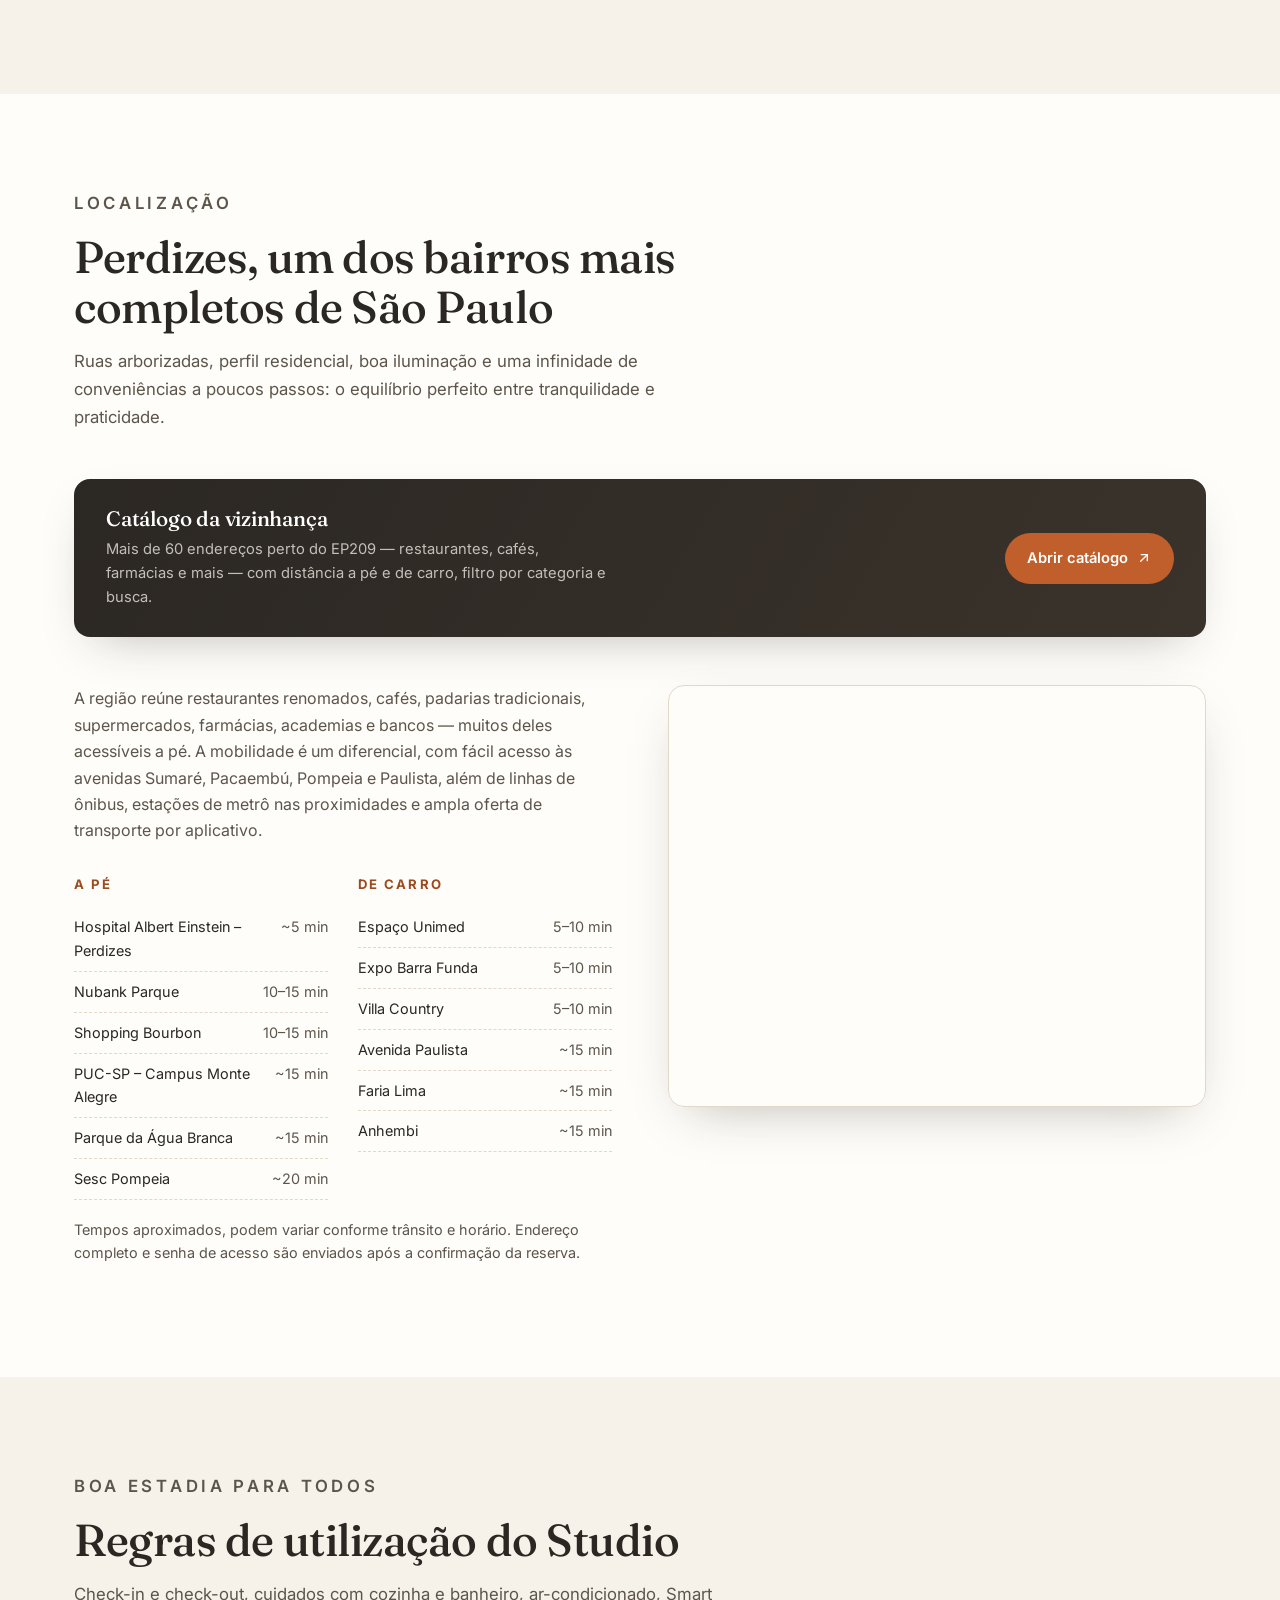
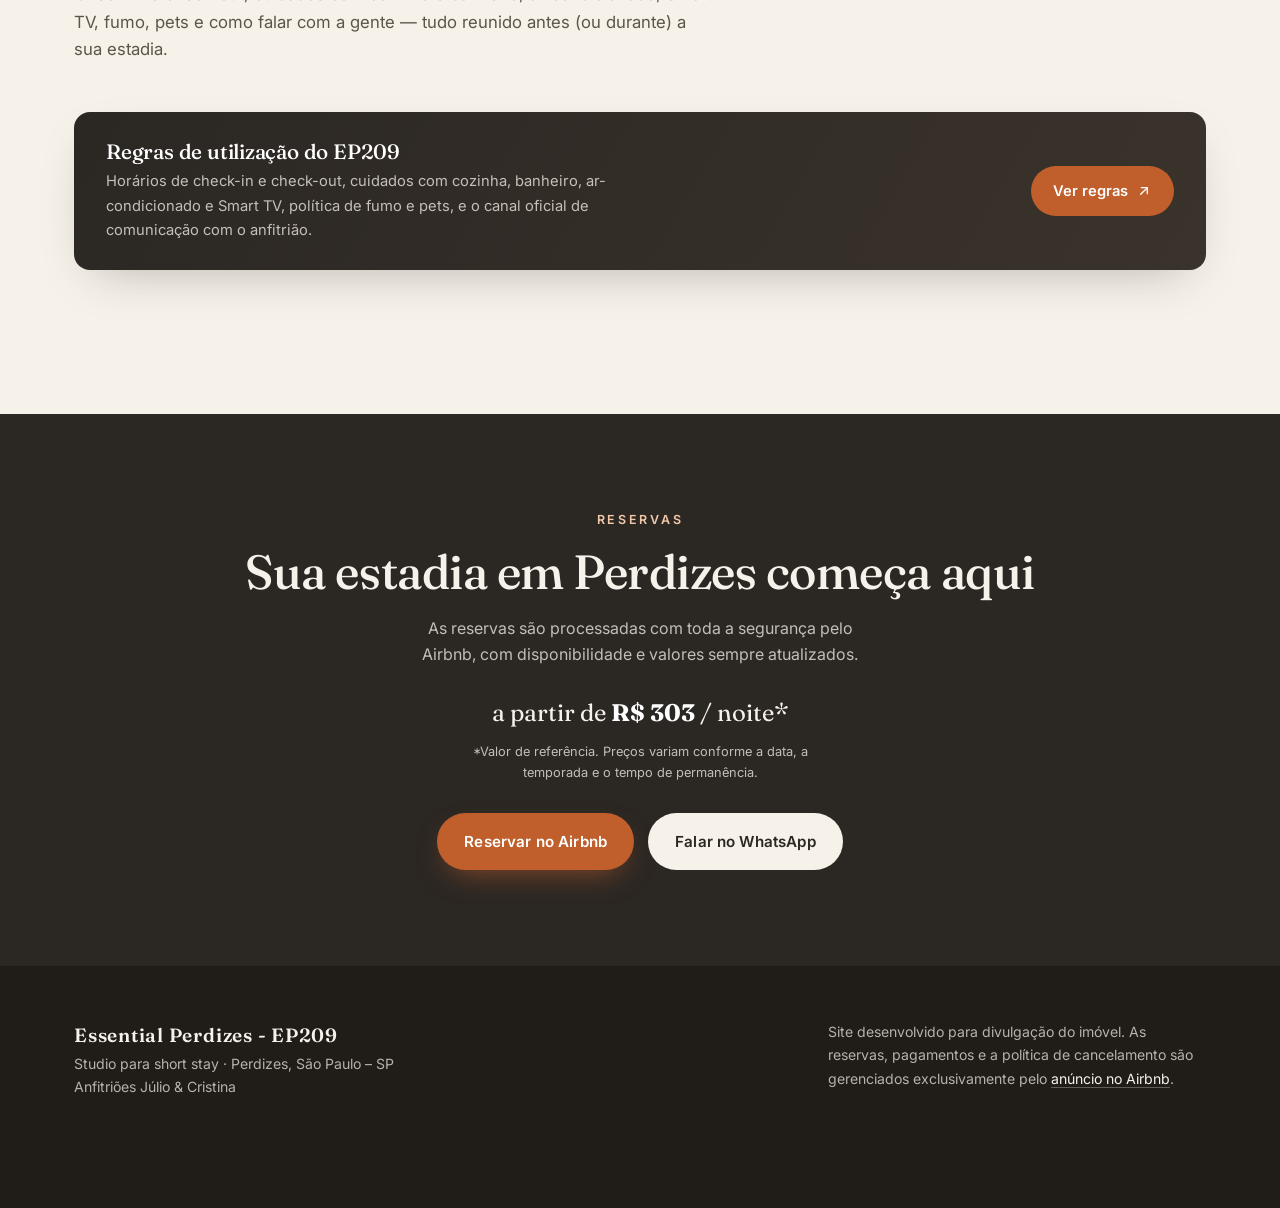
==== commit b4a97966: "Remove Império Barbearia (fechou), adiciona Kopenhagen e atualiza avaliações - Removida Império Barb" ====
--- a/index.html
+++ b/index.html
@@ -56,7 +56,7 @@
     </div>
     <div class="hero__badge">
       <span>★★★★★</span>
-      <span><strong>5,0</strong> · 5 avaliações</span>
+      <span><strong>5,0</strong> · 6 avaliações</span>
       <span class="hero__badge-sep">·</span>
       <span class="hero__badge-host">Anfitriões Júlio &amp; Cristina</span>
     </div>
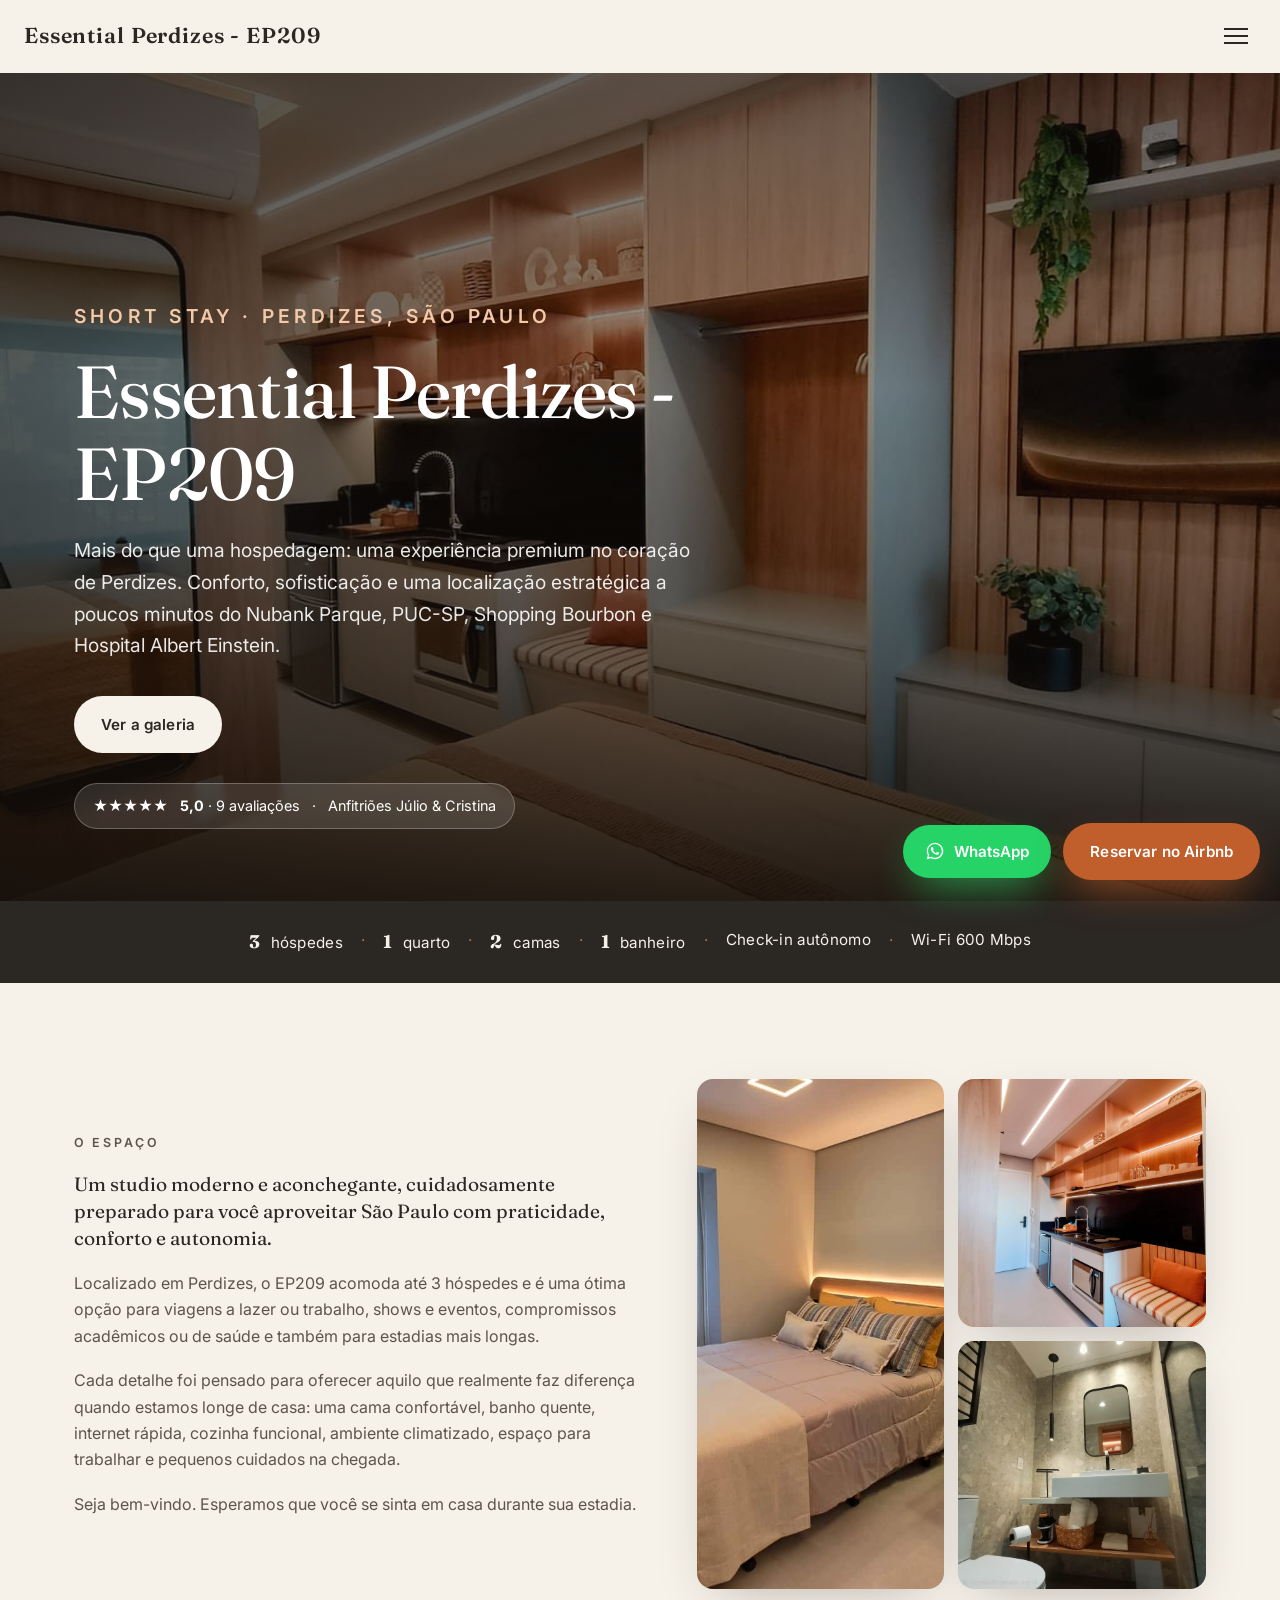
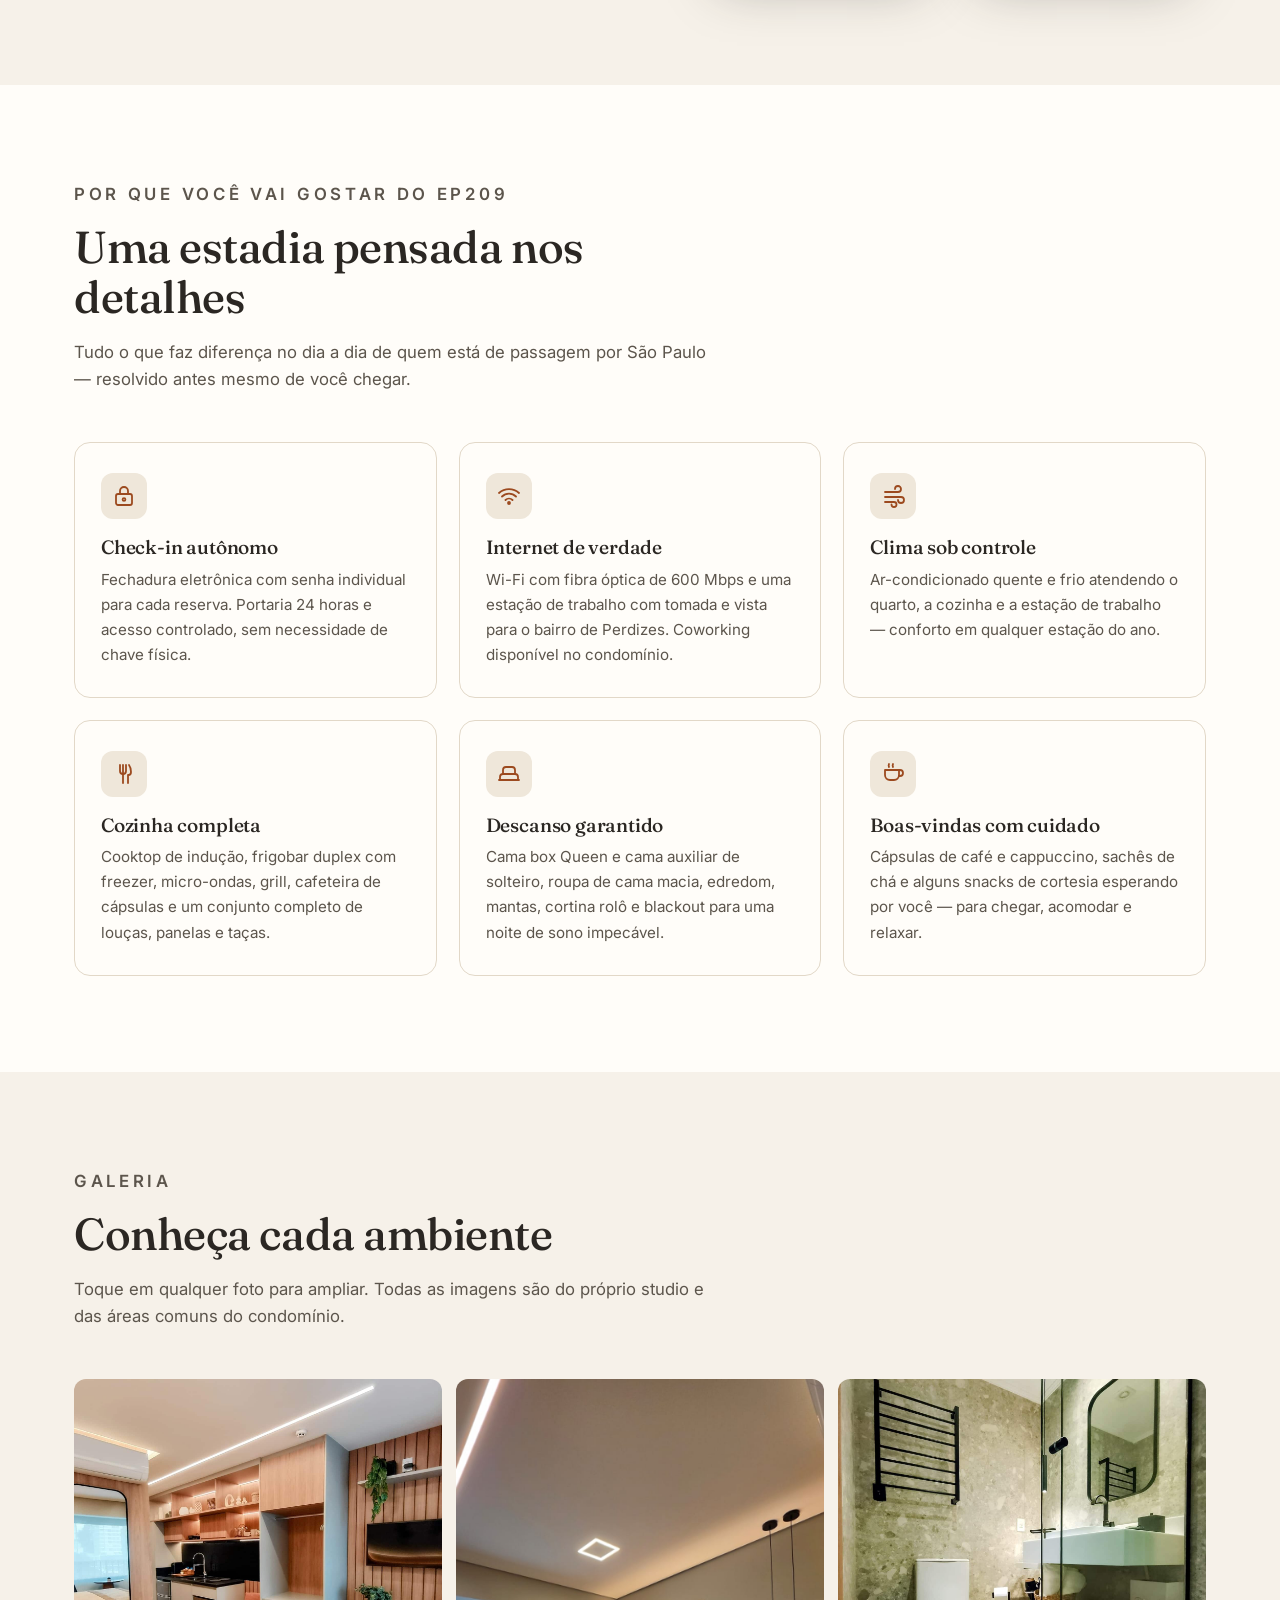
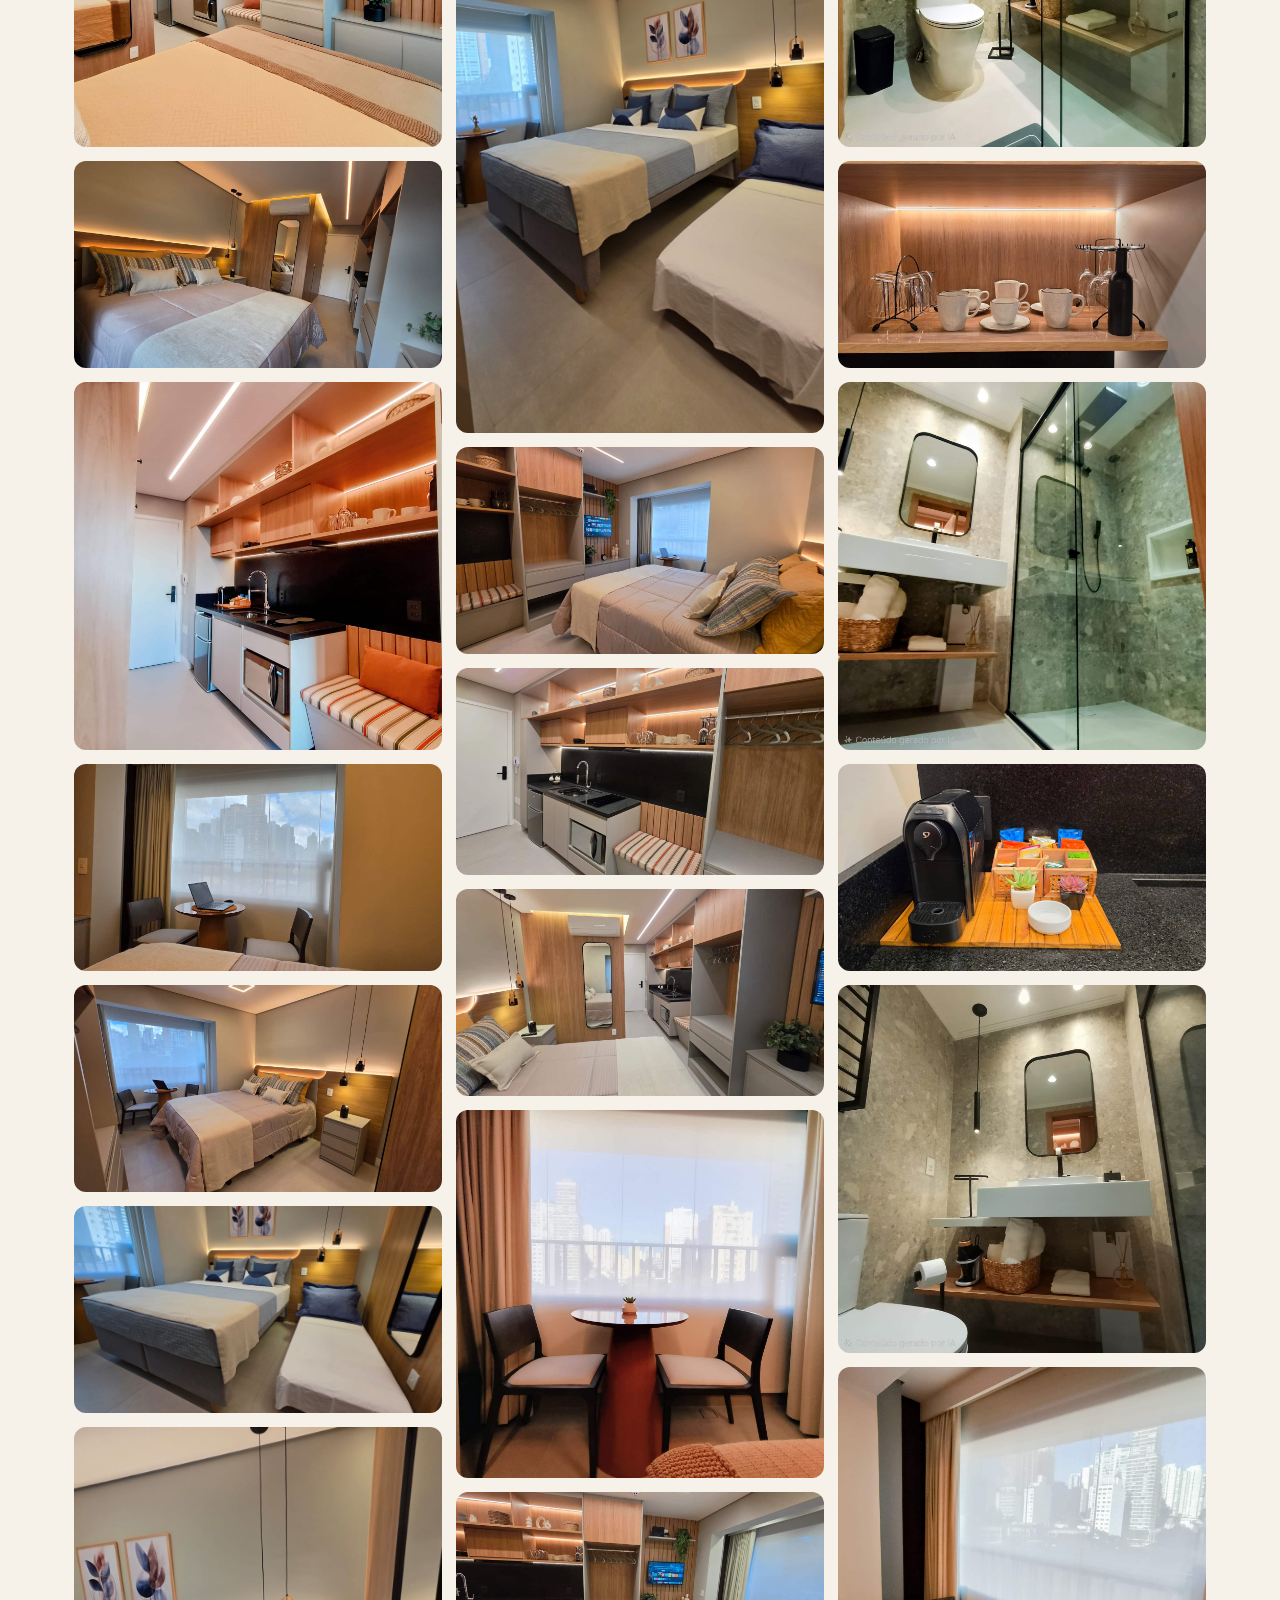
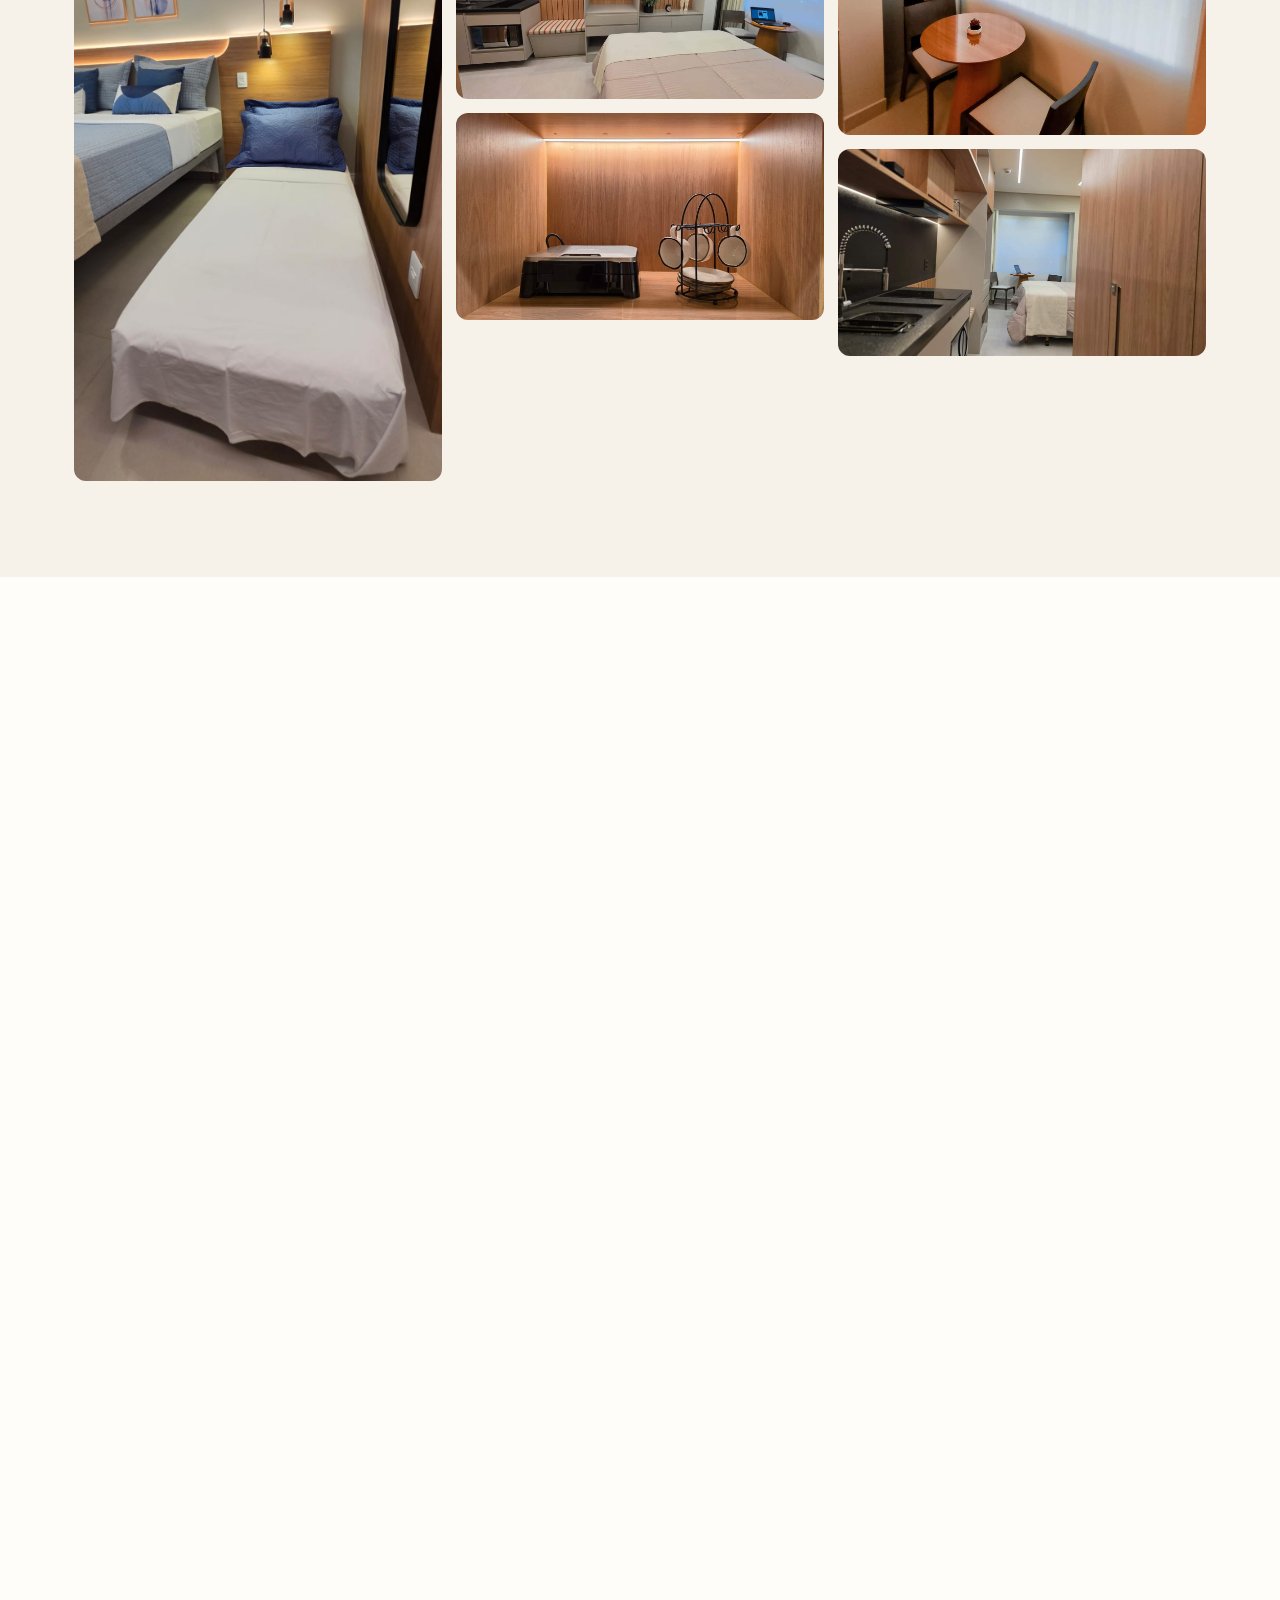
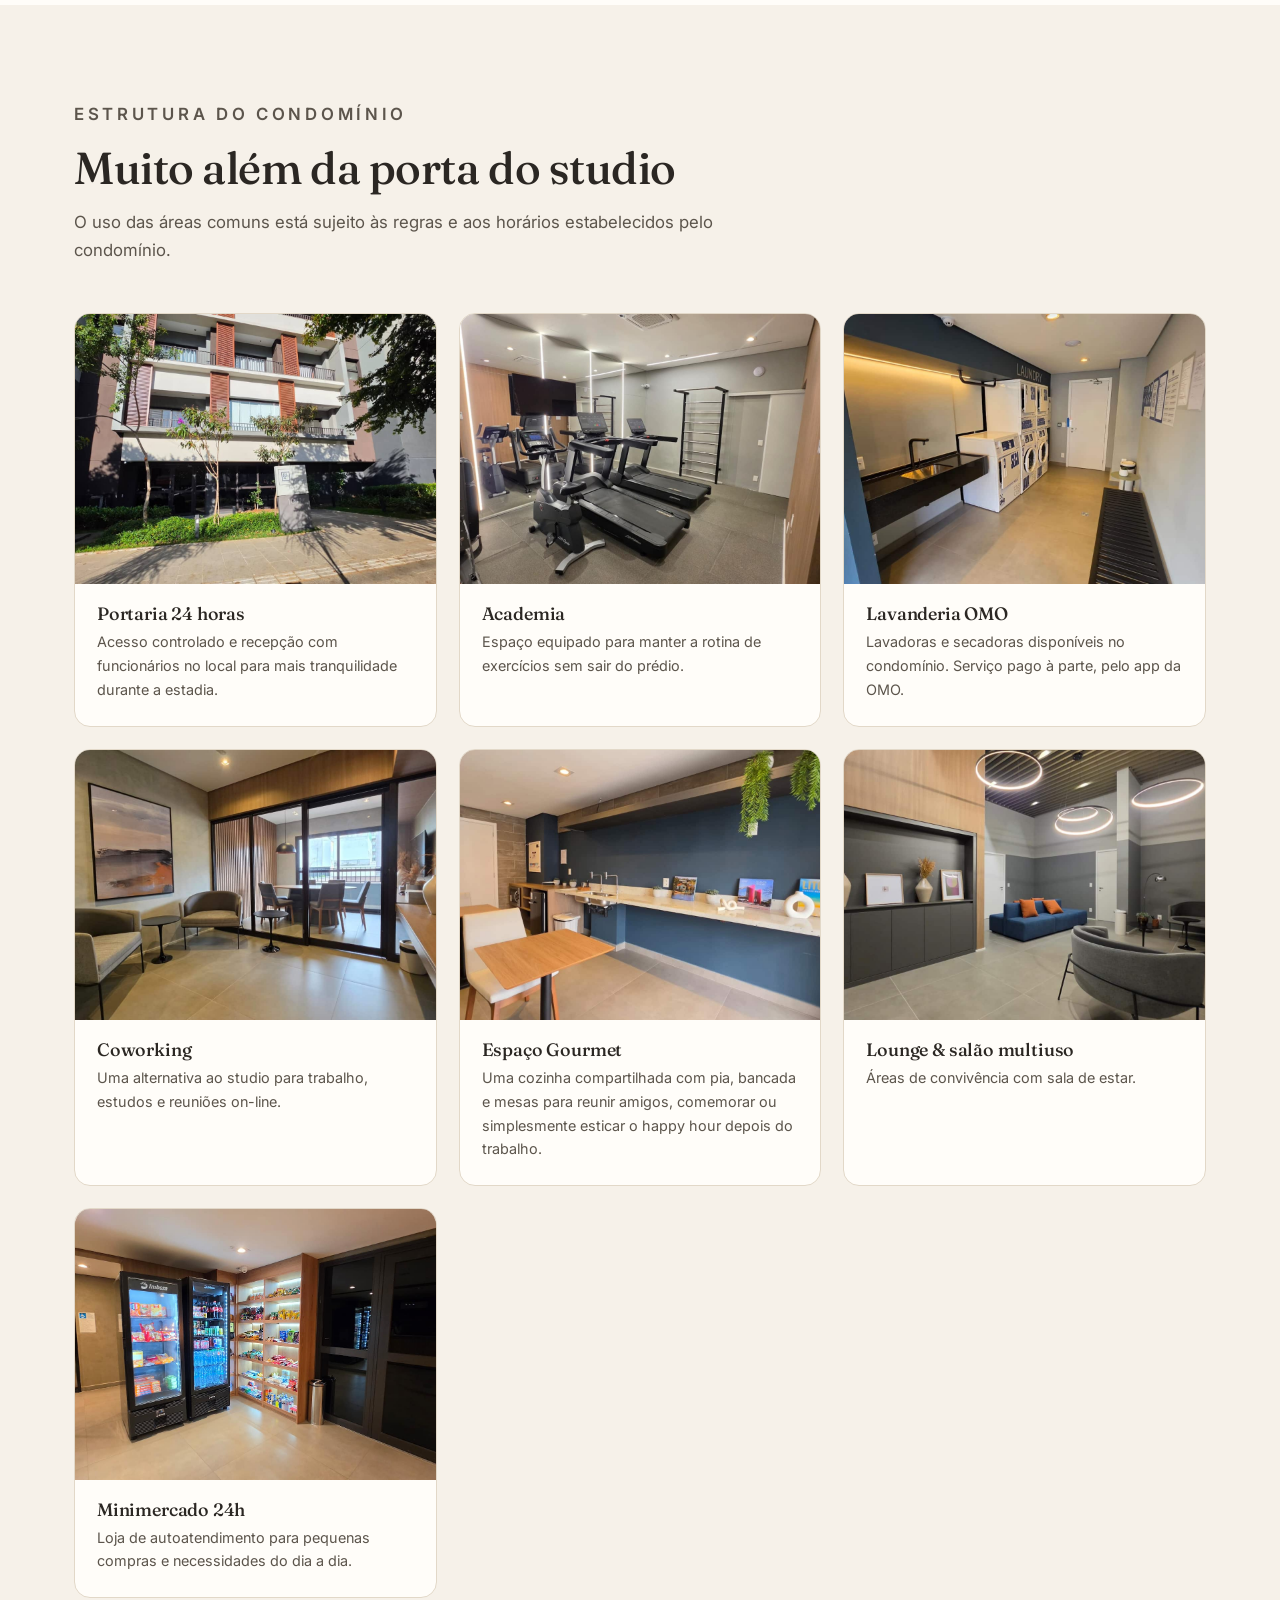
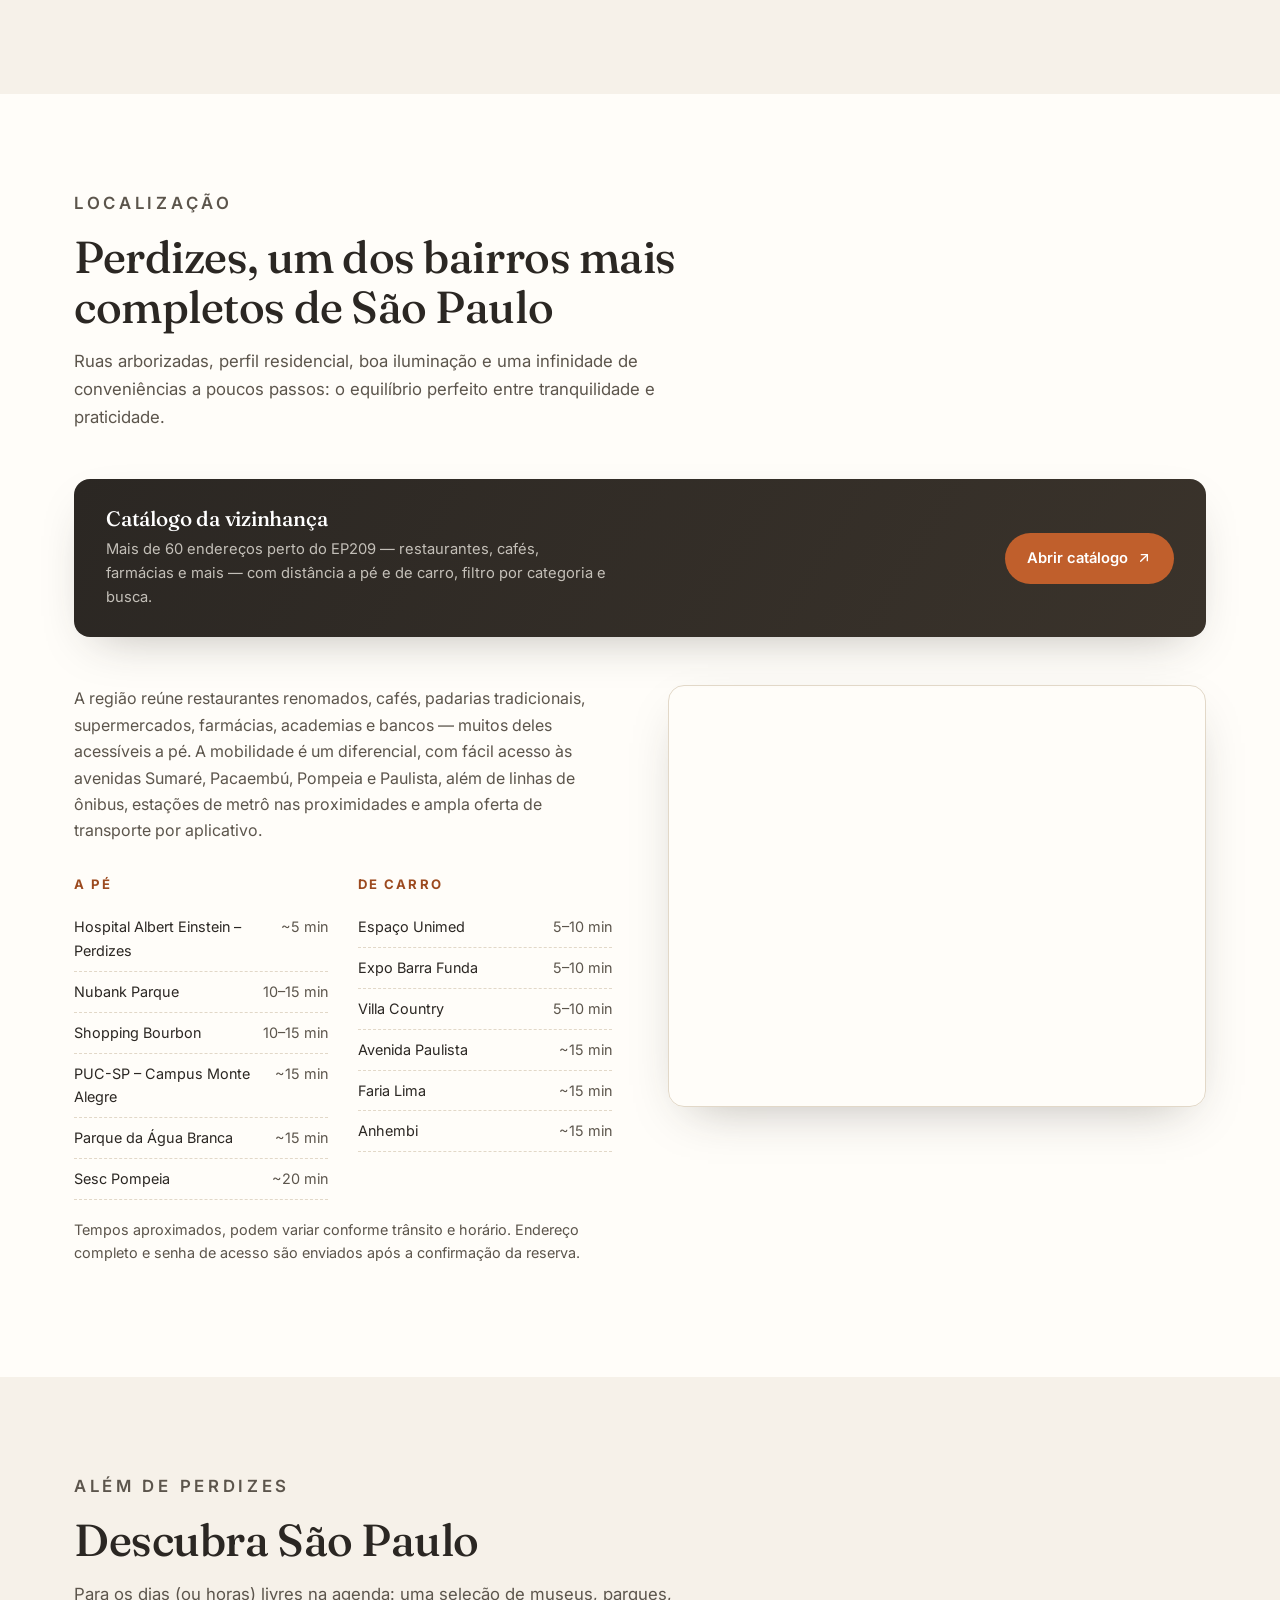
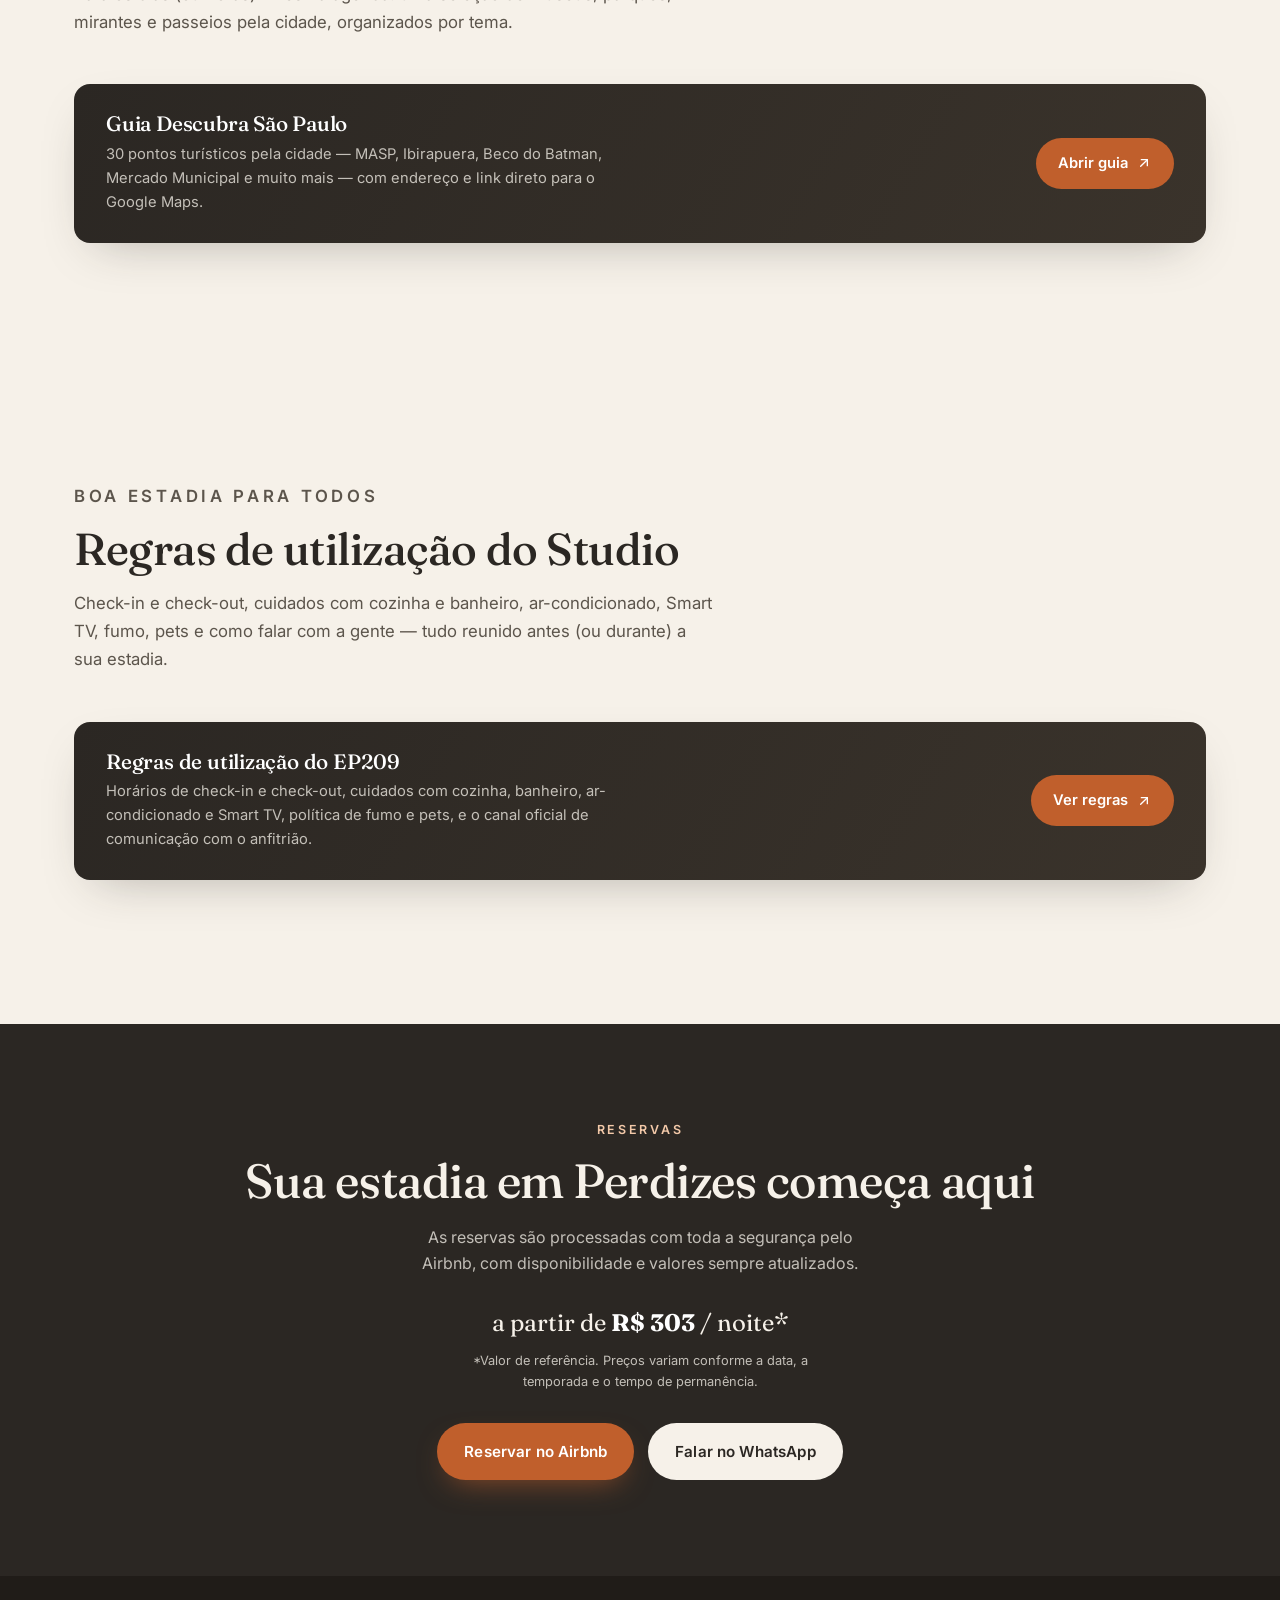
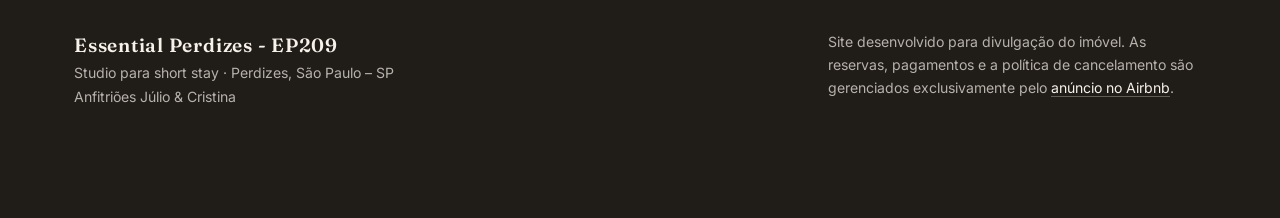
==== commit b459148e: "Atualiza avaliações, completa catálogo de vizinhança e cria página Descubra São Paulo - Atualiza o n" ====
--- a/index.html
+++ b/index.html
@@ -34,6 +34,7 @@
       <a href="guia-studio-ep209.html" target="_blank" rel="noopener">Guia do Studio ↗</a>
       <a href="catalogo-vizinhanca-ep209.html" target="_blank" rel="noopener">Vizinhança ↗</a>
       <a href="regras-studio-ep209.html" target="_blank" rel="noopener">Regras da Casa ↗</a>
+      <a href="descubra-sao-paulo-ep209.html" target="_blank" rel="noopener">Descubra SP ↗</a>
       <a class="btn btn--primary" href="https://www.airbnb.com.br/rooms/1728453226119477229" target="_blank" rel="noopener">Reservar no Airbnb</a>
     </nav>
     <button class="nav-toggle" id="navToggle" aria-label="Abrir menu" aria-expanded="false">
@@ -56,7 +57,7 @@
     </div>
     <div class="hero__badge">
       <span>★★★★★</span>
-      <span><strong>5,0</strong> · 6 avaliações</span>
+      <span><strong>5,0</strong> · 9 avaliações</span>
       <span class="hero__badge-sep">·</span>
       <span class="hero__badge-host">Anfitriões Júlio &amp; Cristina</span>
     </div>
@@ -359,6 +360,24 @@
   </div>
 </section>
 
+<!-- ============ DISCOVER SP ============ -->
+<section class="section" id="descubra-sp">
+  <div class="wrap">
+    <div class="section__head reveal">
+      <p class="eyebrow">Além de Perdizes</p>
+      <h2>Descubra São Paulo</h2>
+      <p>Para os dias (ou horas) livres na agenda: uma seleção de museus, parques, mirantes e passeios pela cidade, organizados por tema.</p>
+    </div>
+    <a class="loc-catalog reveal" href="descubra-sao-paulo-ep209.html" target="_blank" rel="noopener">
+      <div class="loc-catalog__text">
+        <h3>Guia Descubra São Paulo</h3>
+        <p>30 pontos turísticos pela cidade — MASP, Ibirapuera, Beco do Batman, Mercado Municipal e muito mais — com endereço e link direto para o Google Maps.</p>
+      </div>
+      <span class="loc-catalog__cta">Abrir guia <svg viewBox="0 0 24 24" fill="none" stroke="currentColor" stroke-width="2" stroke-linecap="round" stroke-linejoin="round"><path d="M7 17 17 7"/><path d="M8 7h9v9"/></svg></span>
+    </a>
+  </div>
+</section>
+
 <!-- ============ HOUSE RULES ============ -->
 <section class="section" id="regras">
   <div class="wrap">
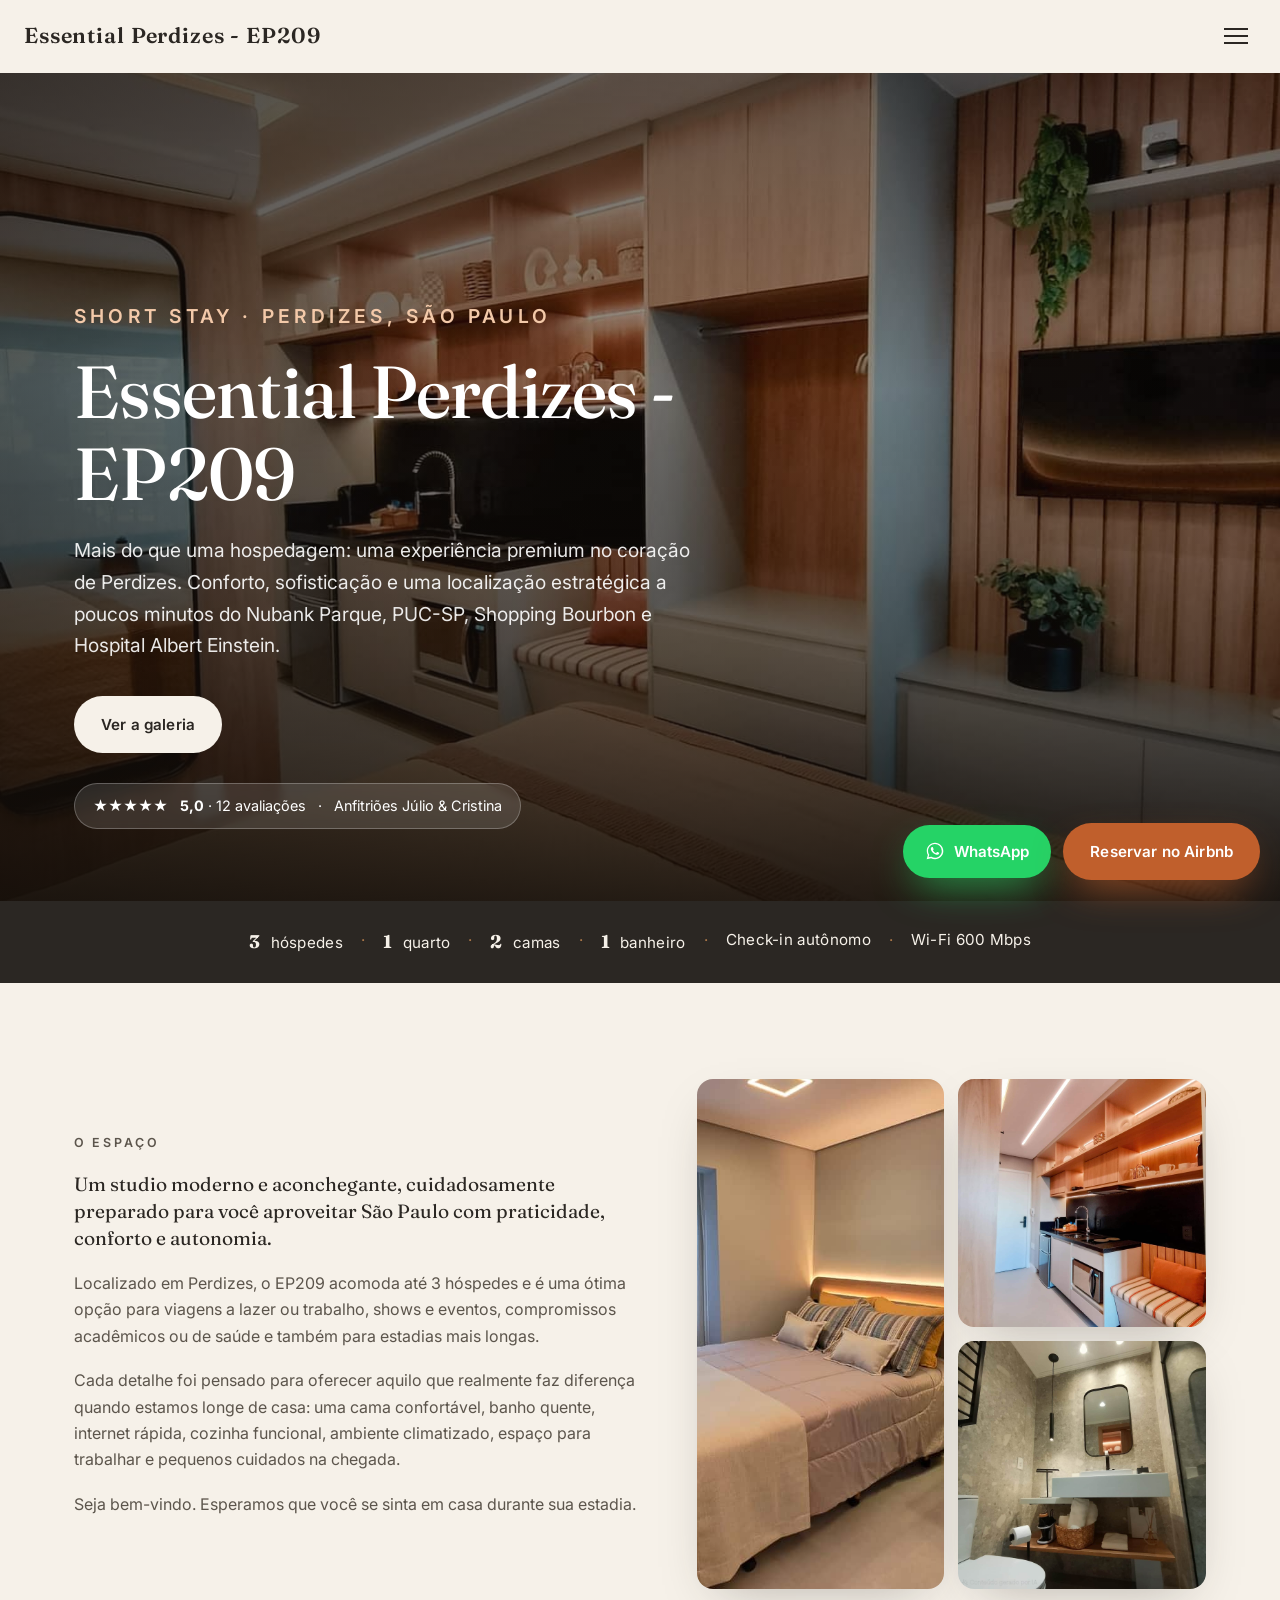
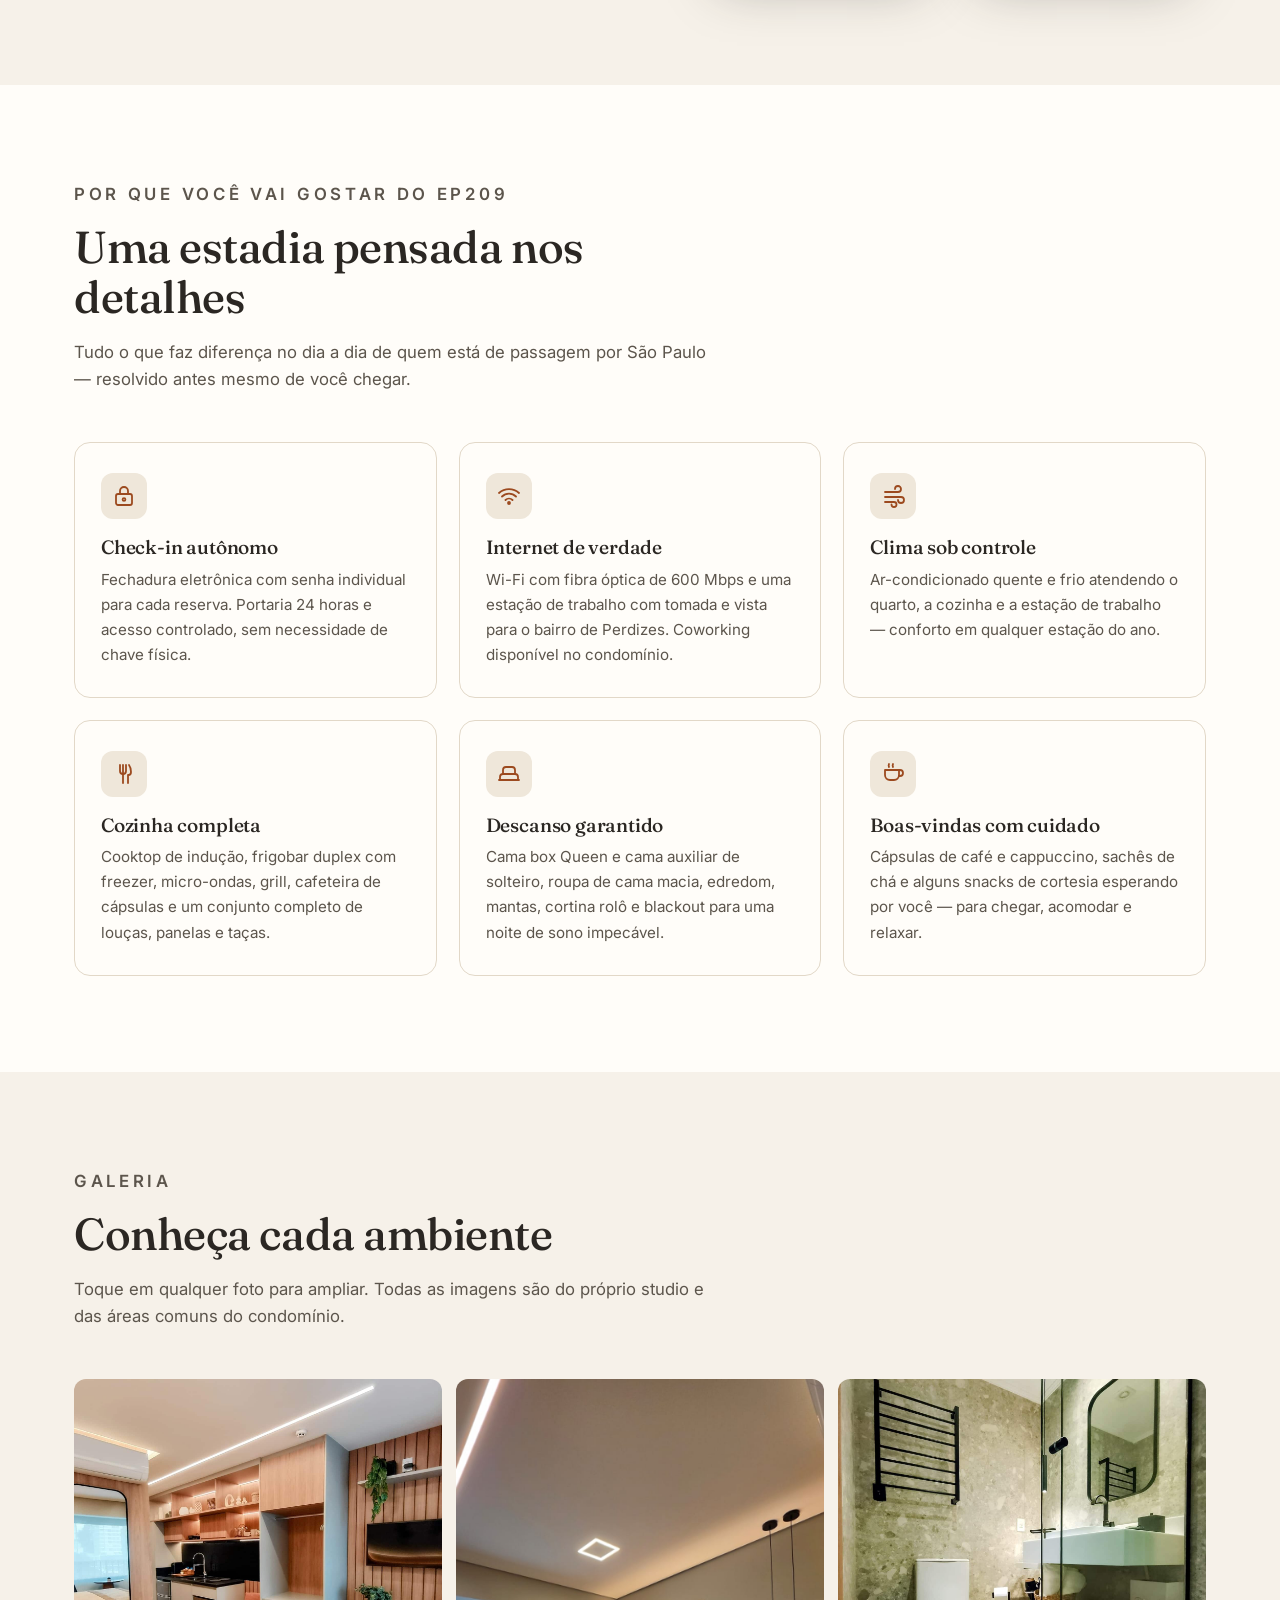
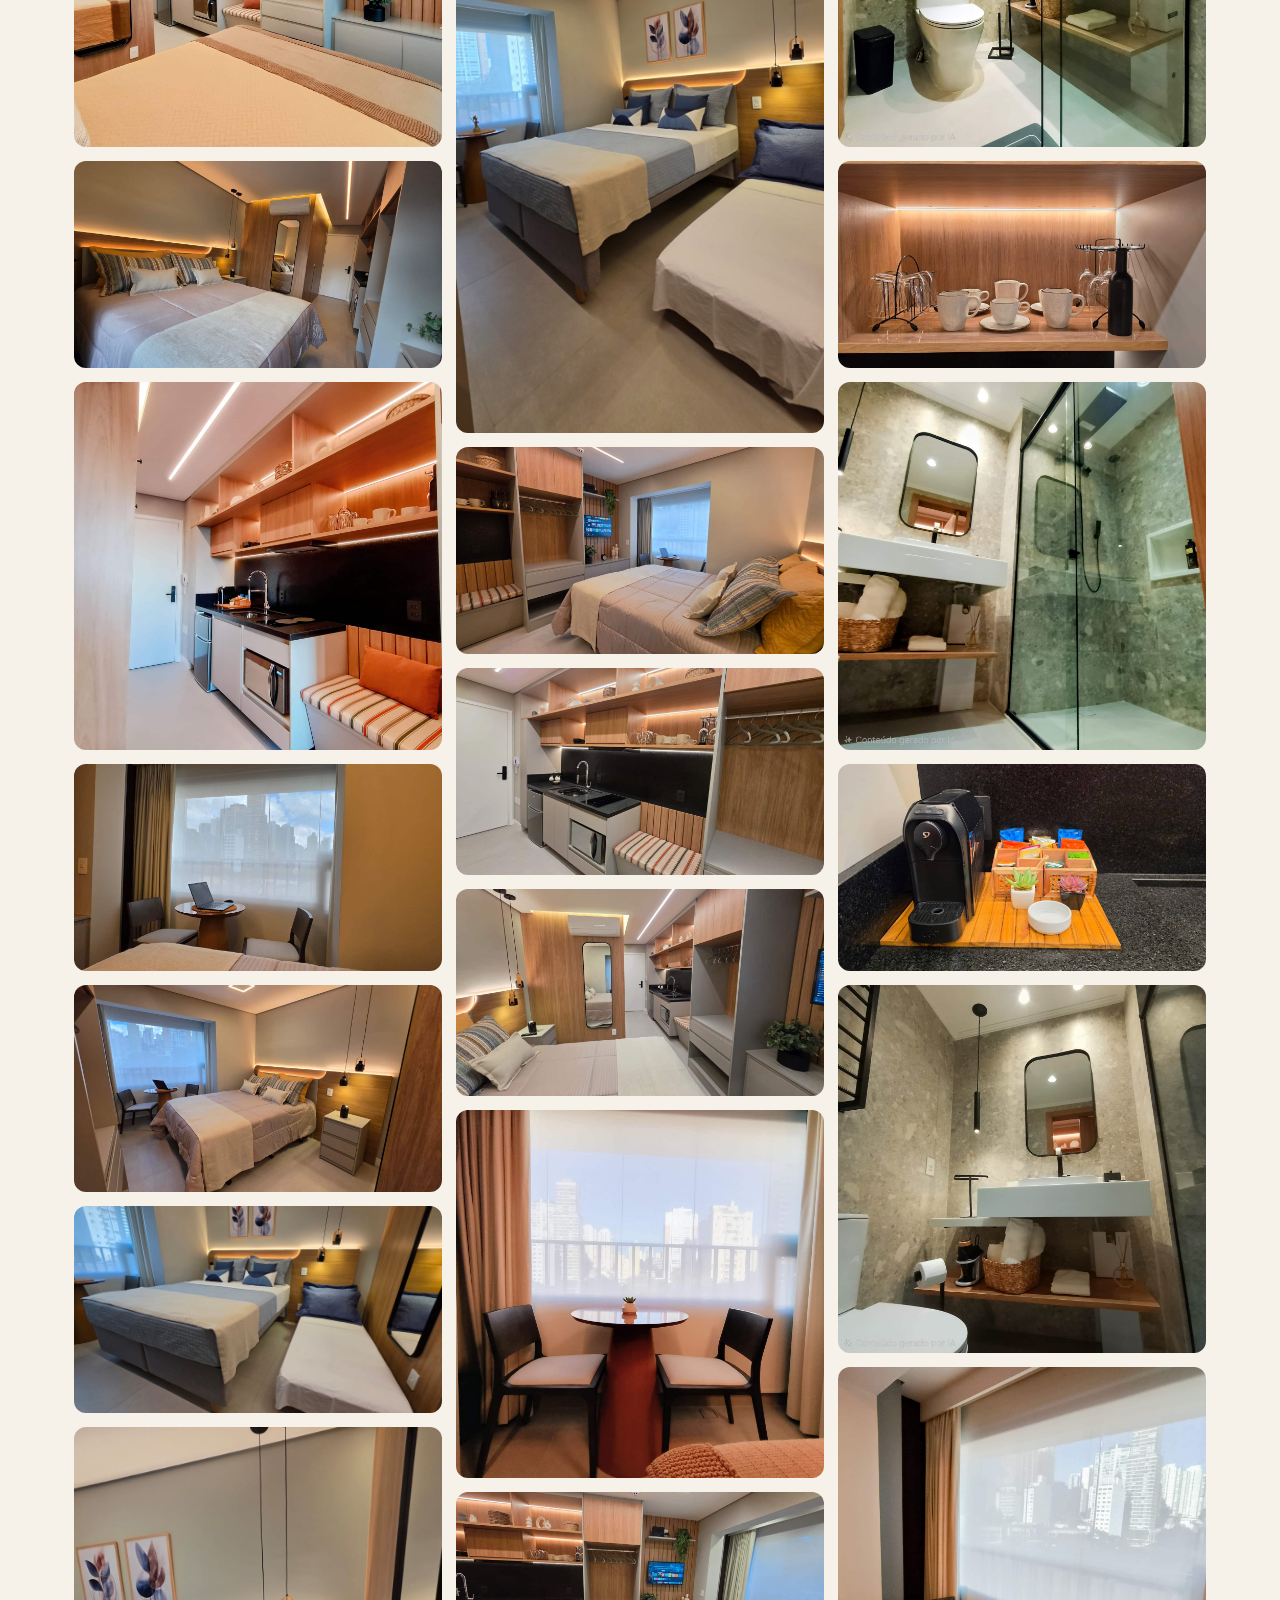
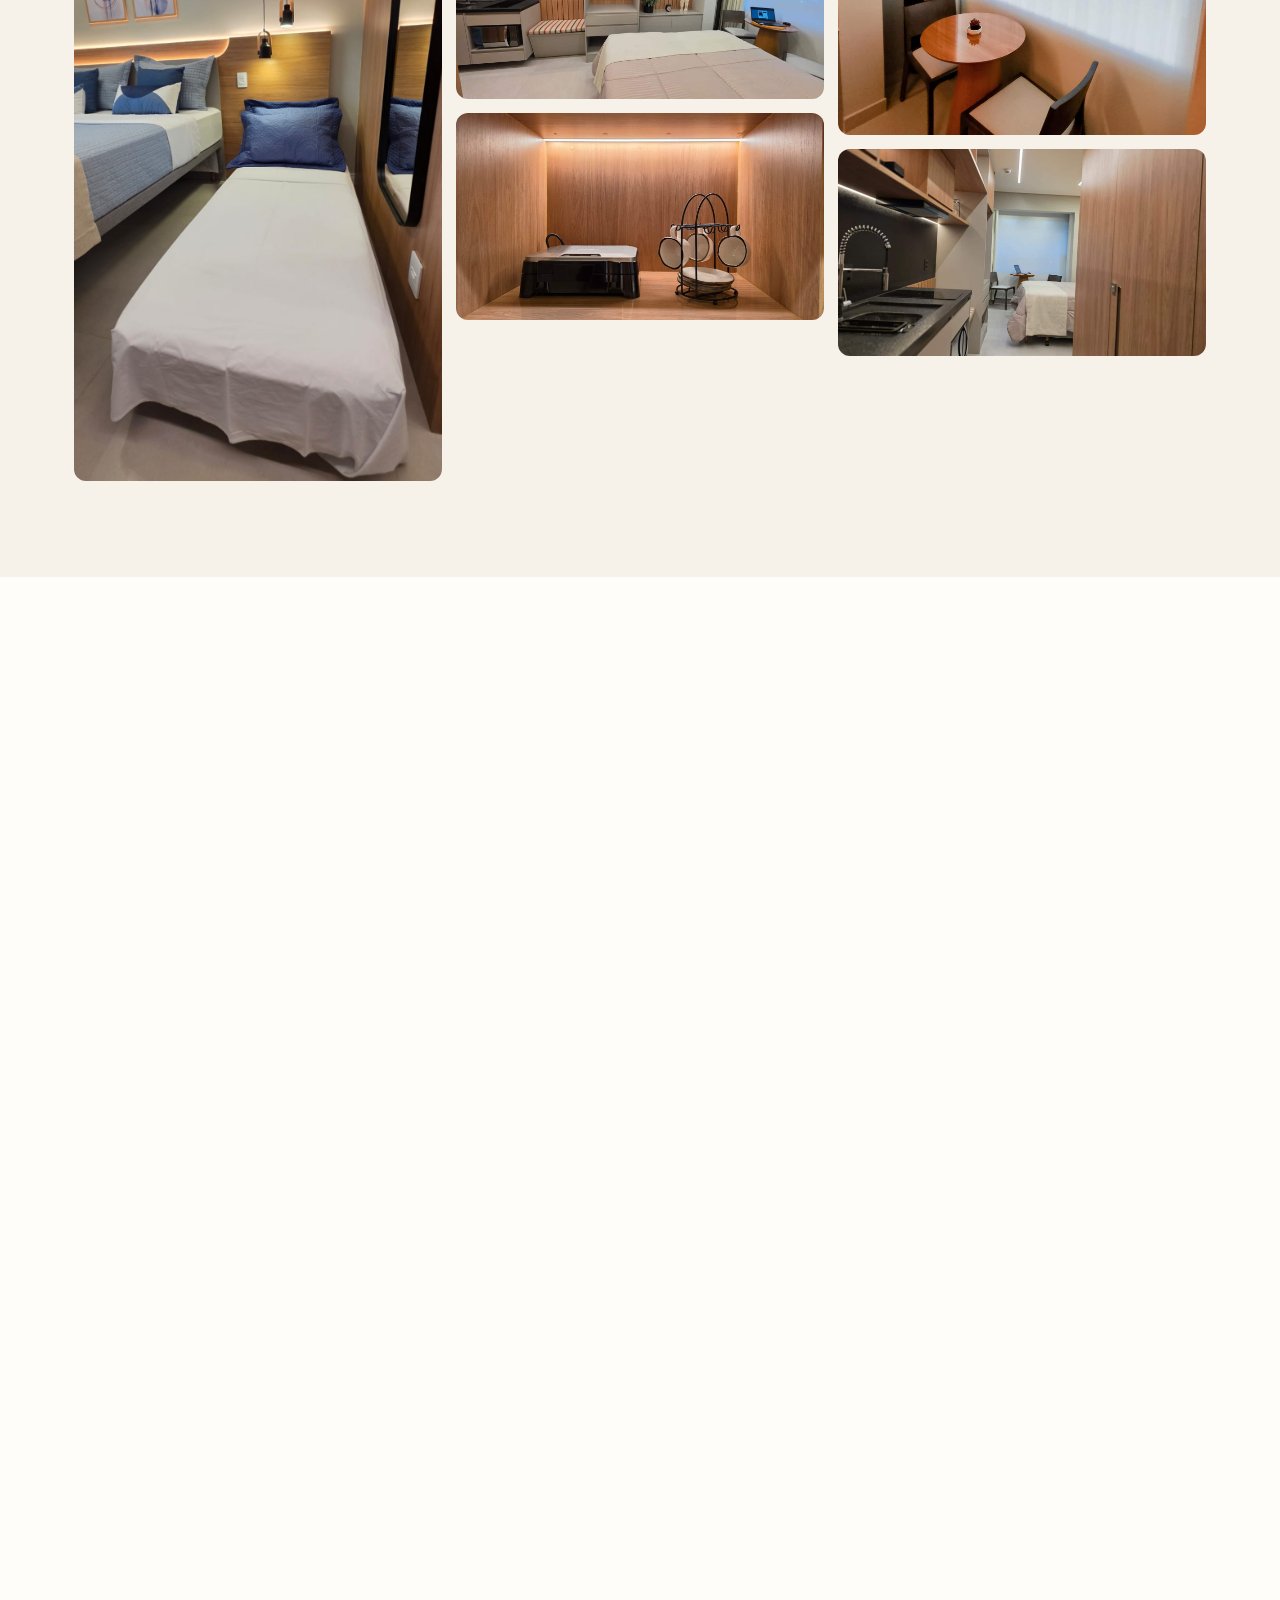
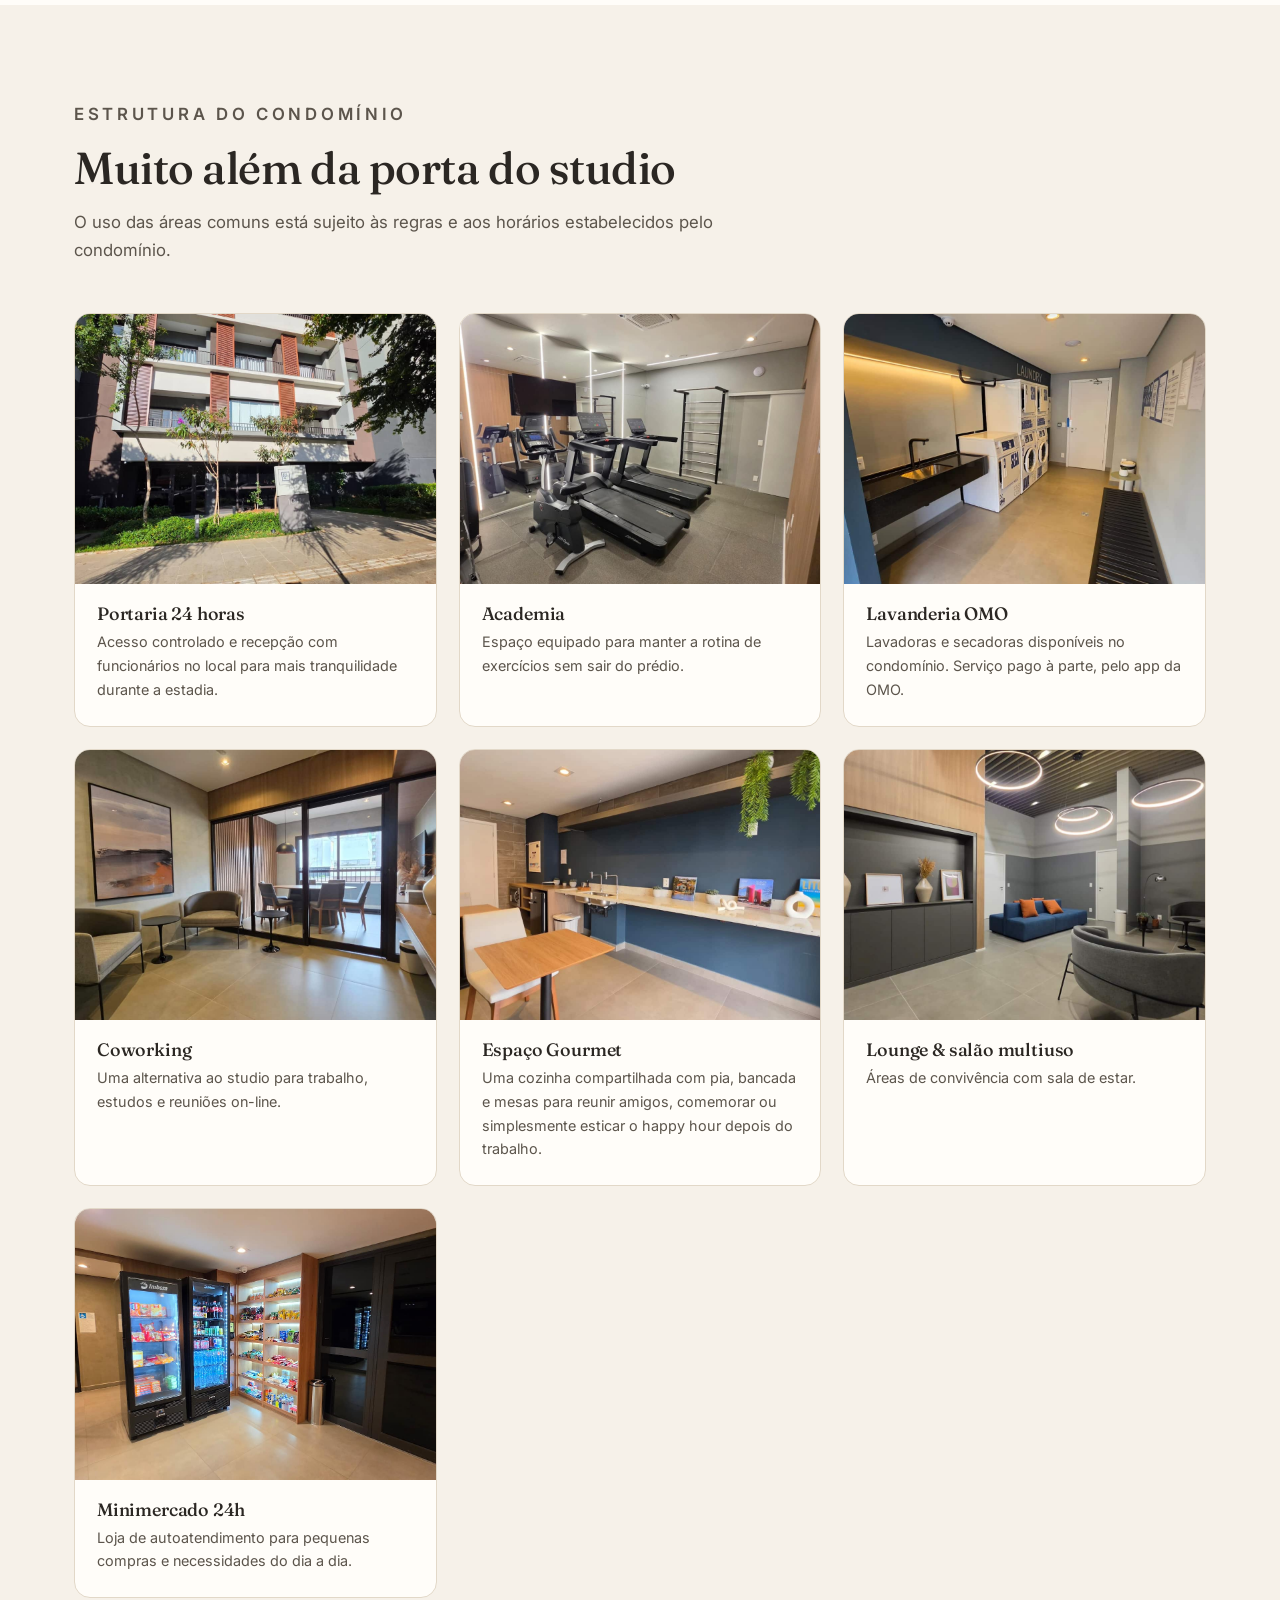
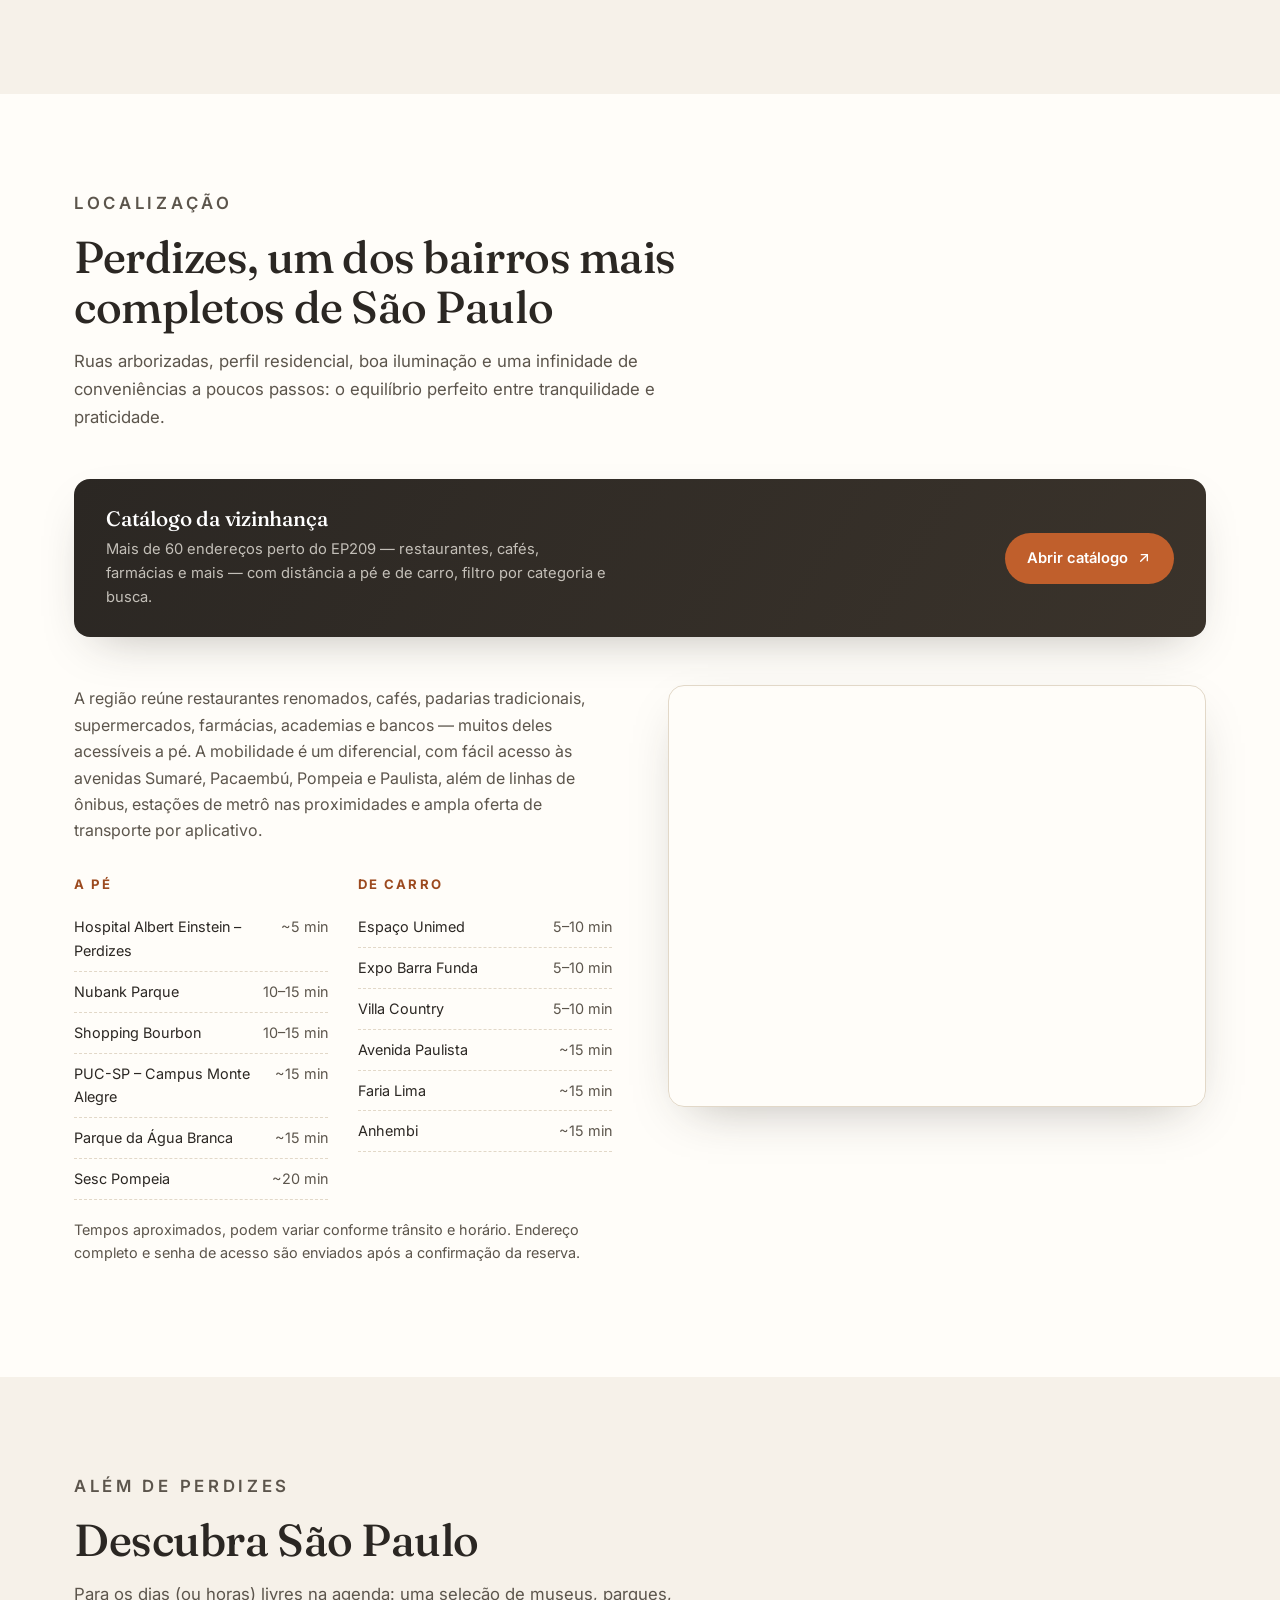
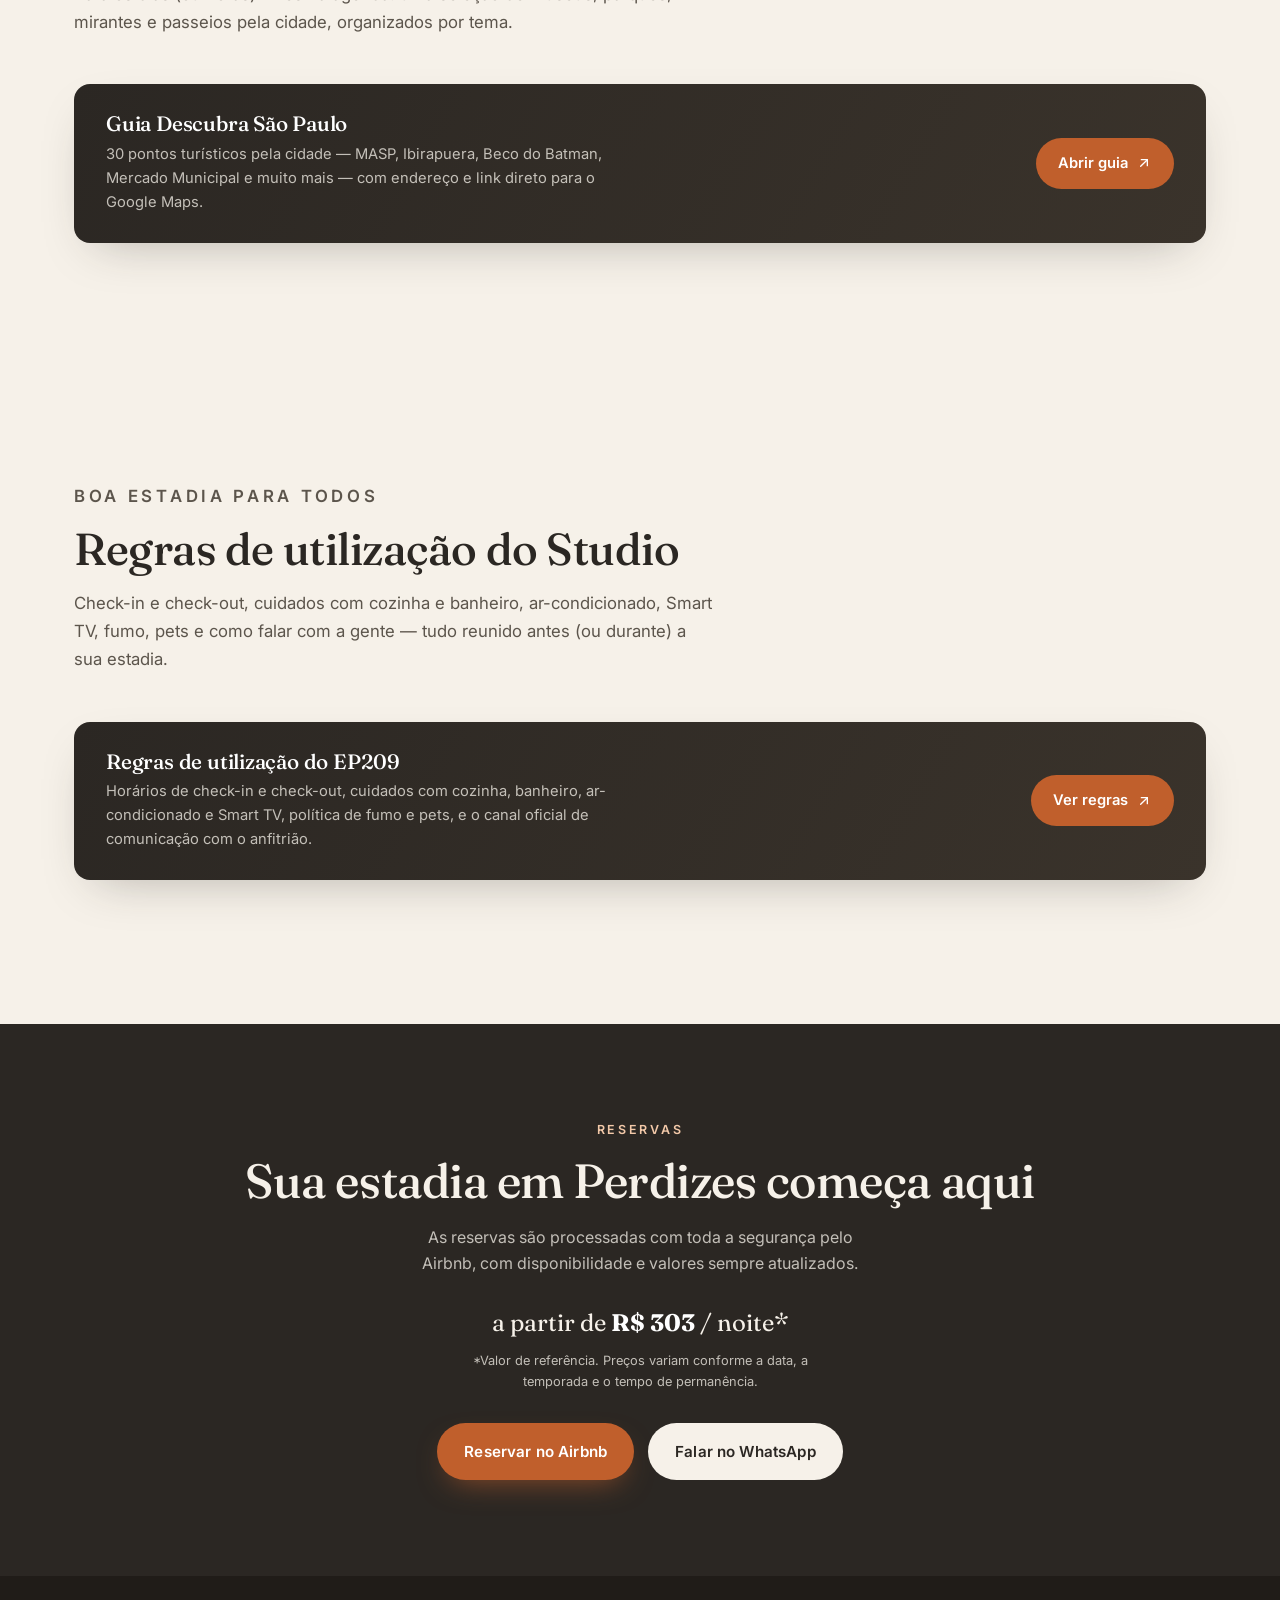
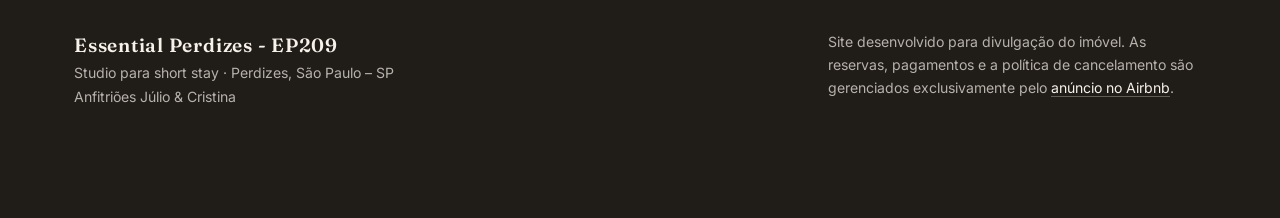
==== commit d367e620: "Adiciona estacionamento Gaucho's Park e atualiza avaliações para 12 - Novo item em Serviços: Gaucho'" ====
--- a/index.html
+++ b/index.html
@@ -57,7 +57,7 @@
     </div>
     <div class="hero__badge">
       <span>★★★★★</span>
-      <span><strong>5,0</strong> · 9 avaliações</span>
+      <span><strong>5,0</strong> · 12 avaliações</span>
       <span class="hero__badge-sep">·</span>
       <span class="hero__badge-host">Anfitriões Júlio &amp; Cristina</span>
     </div>
